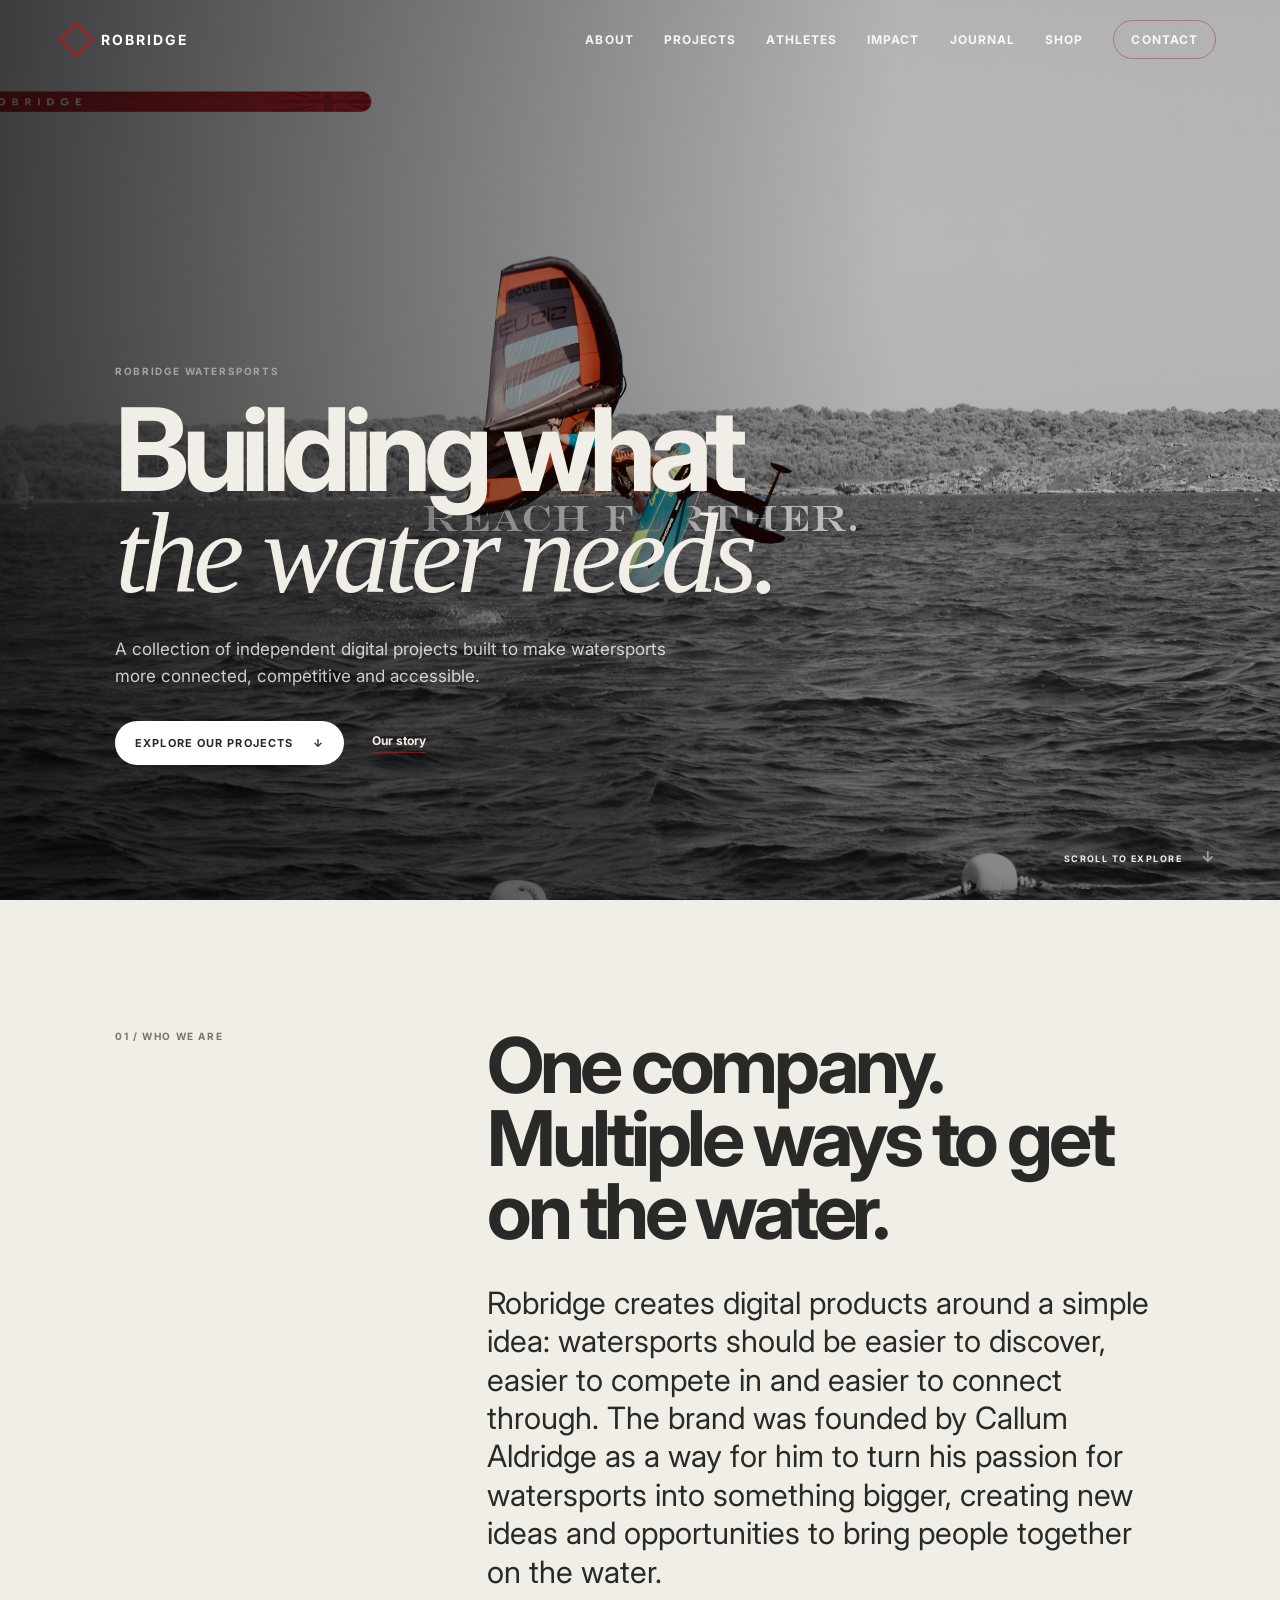
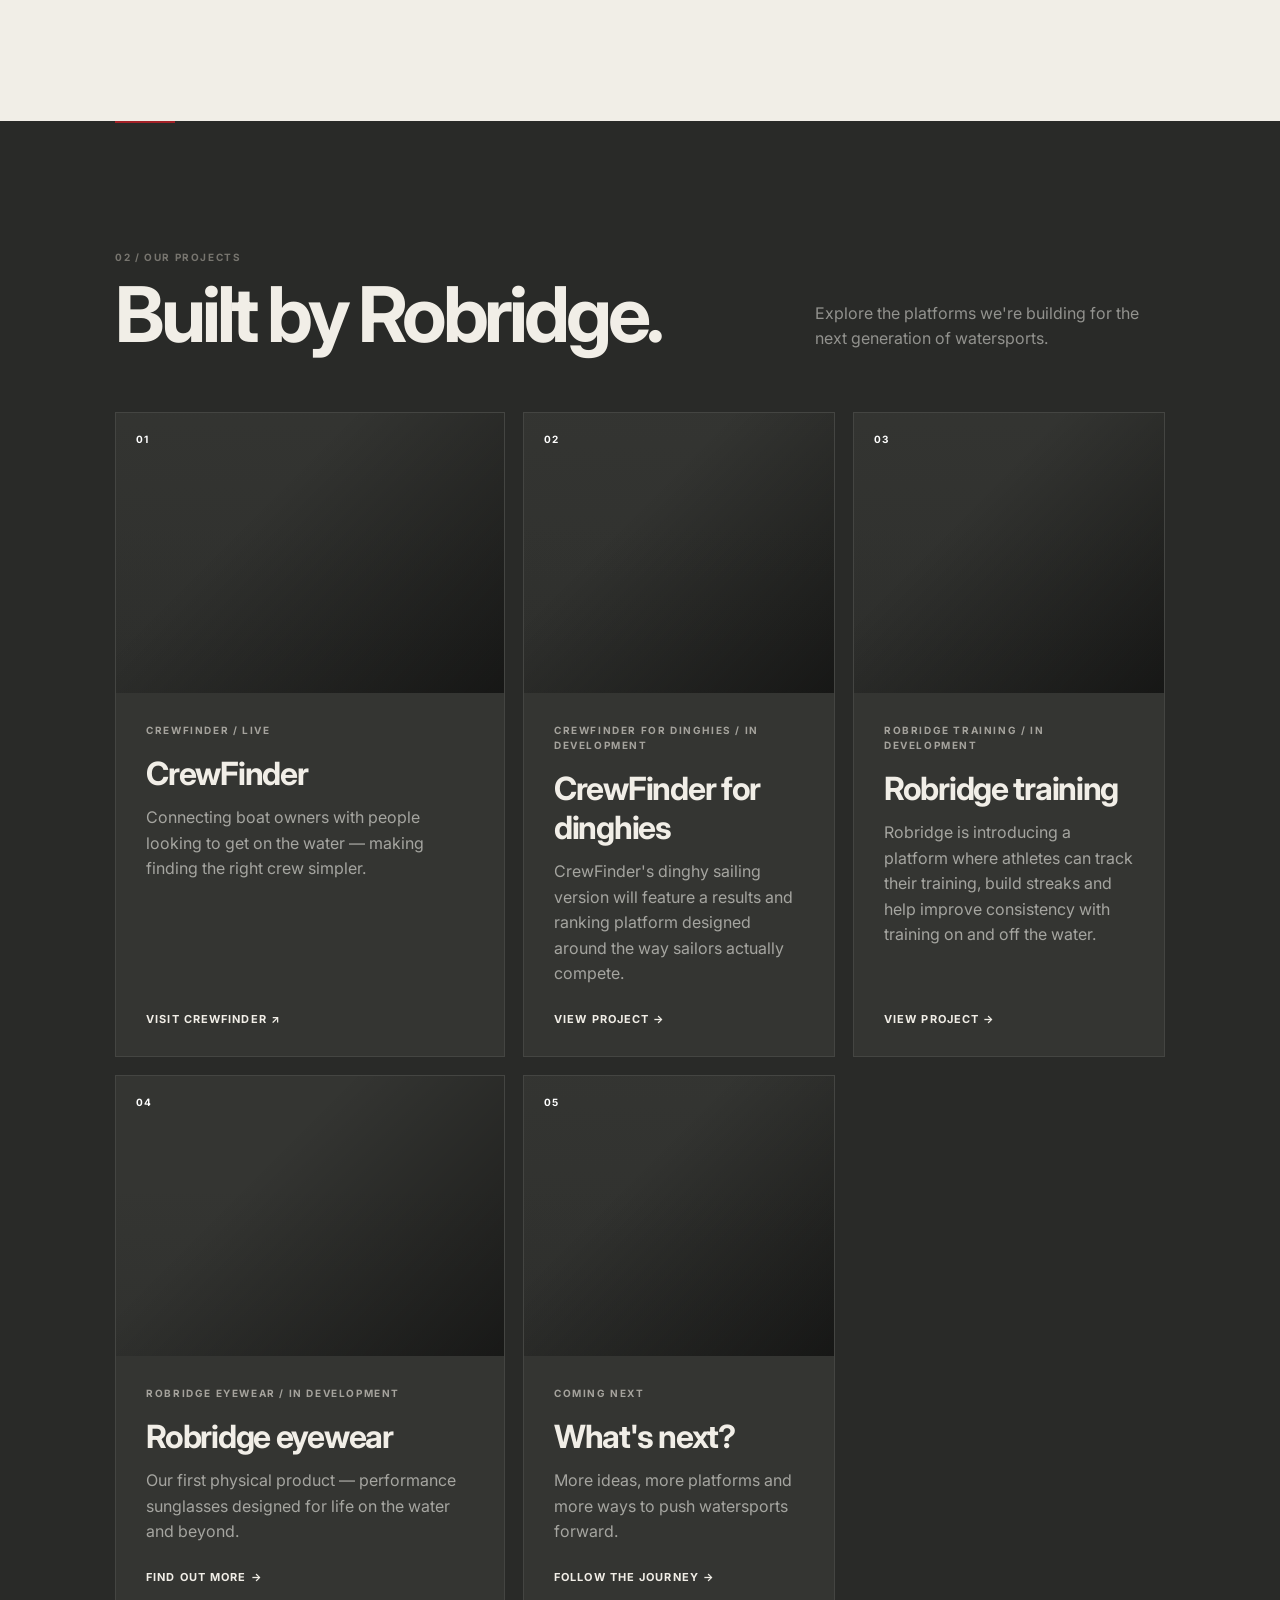
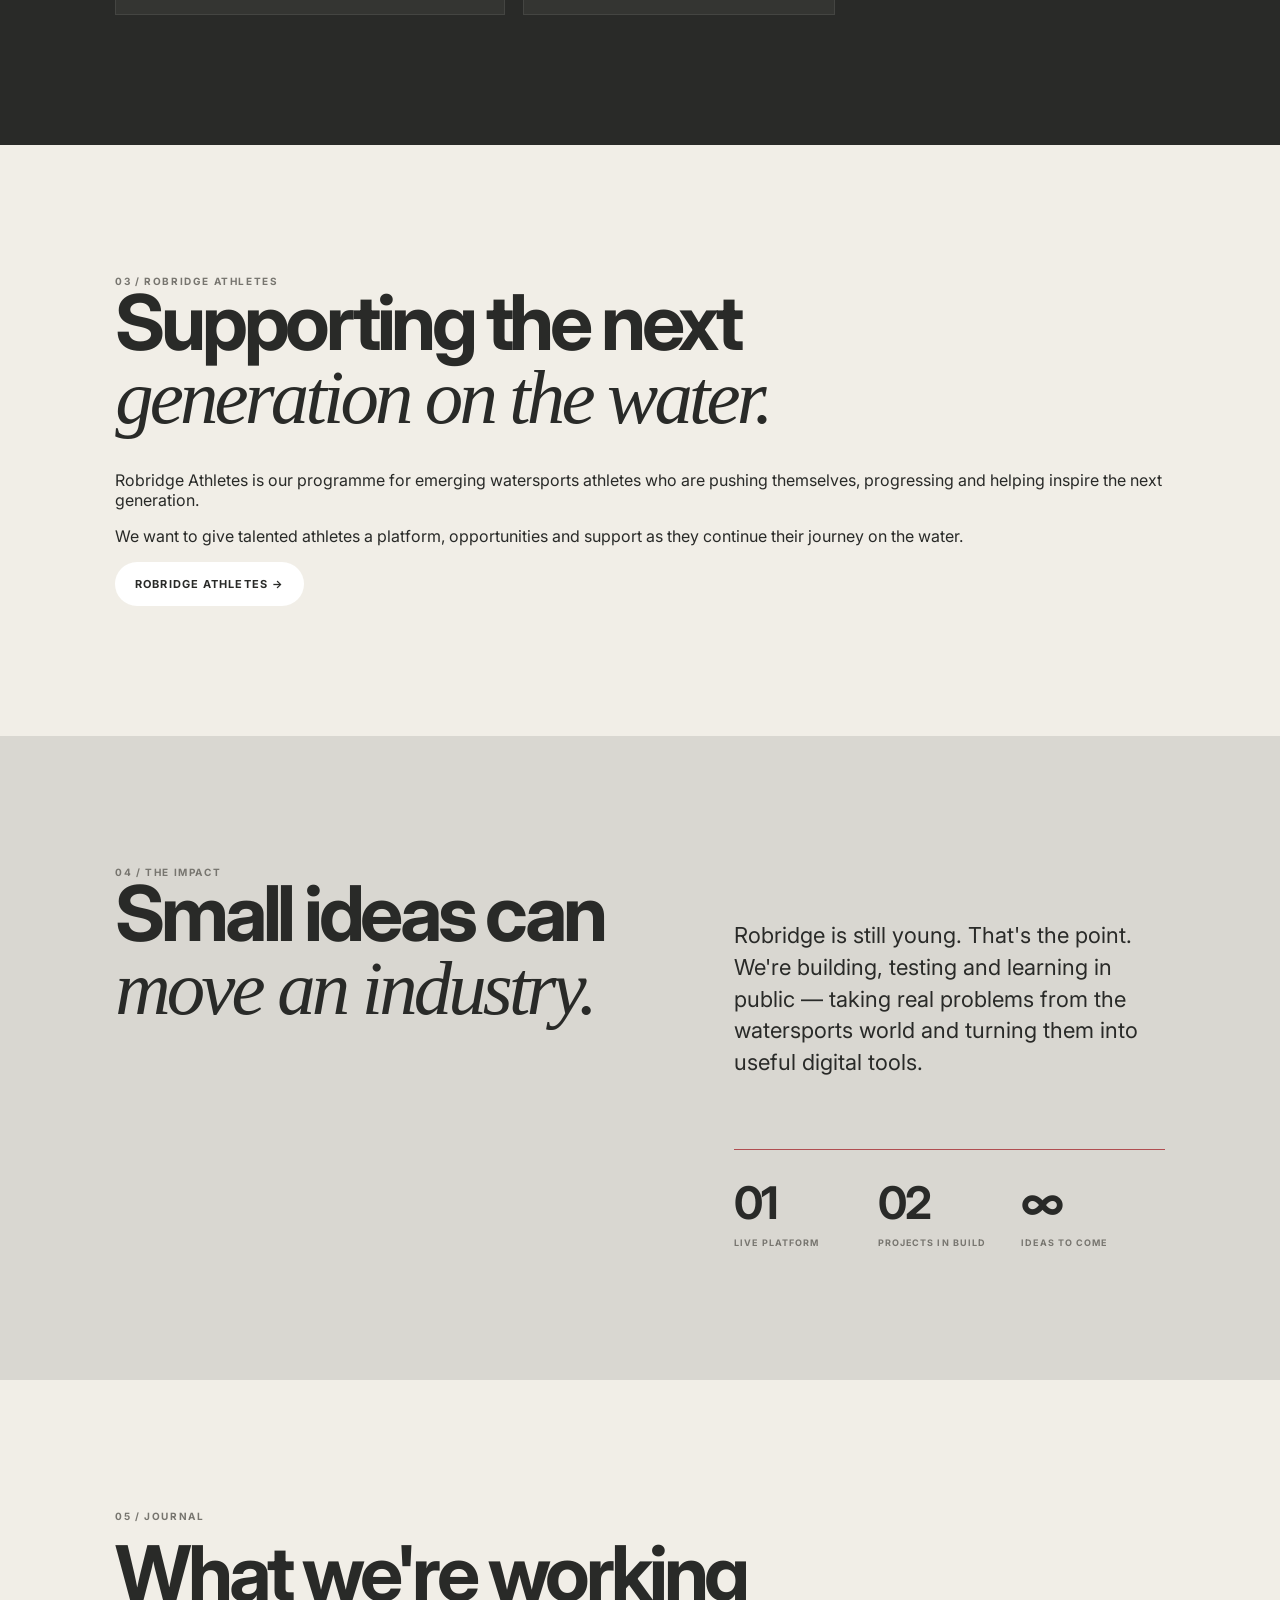
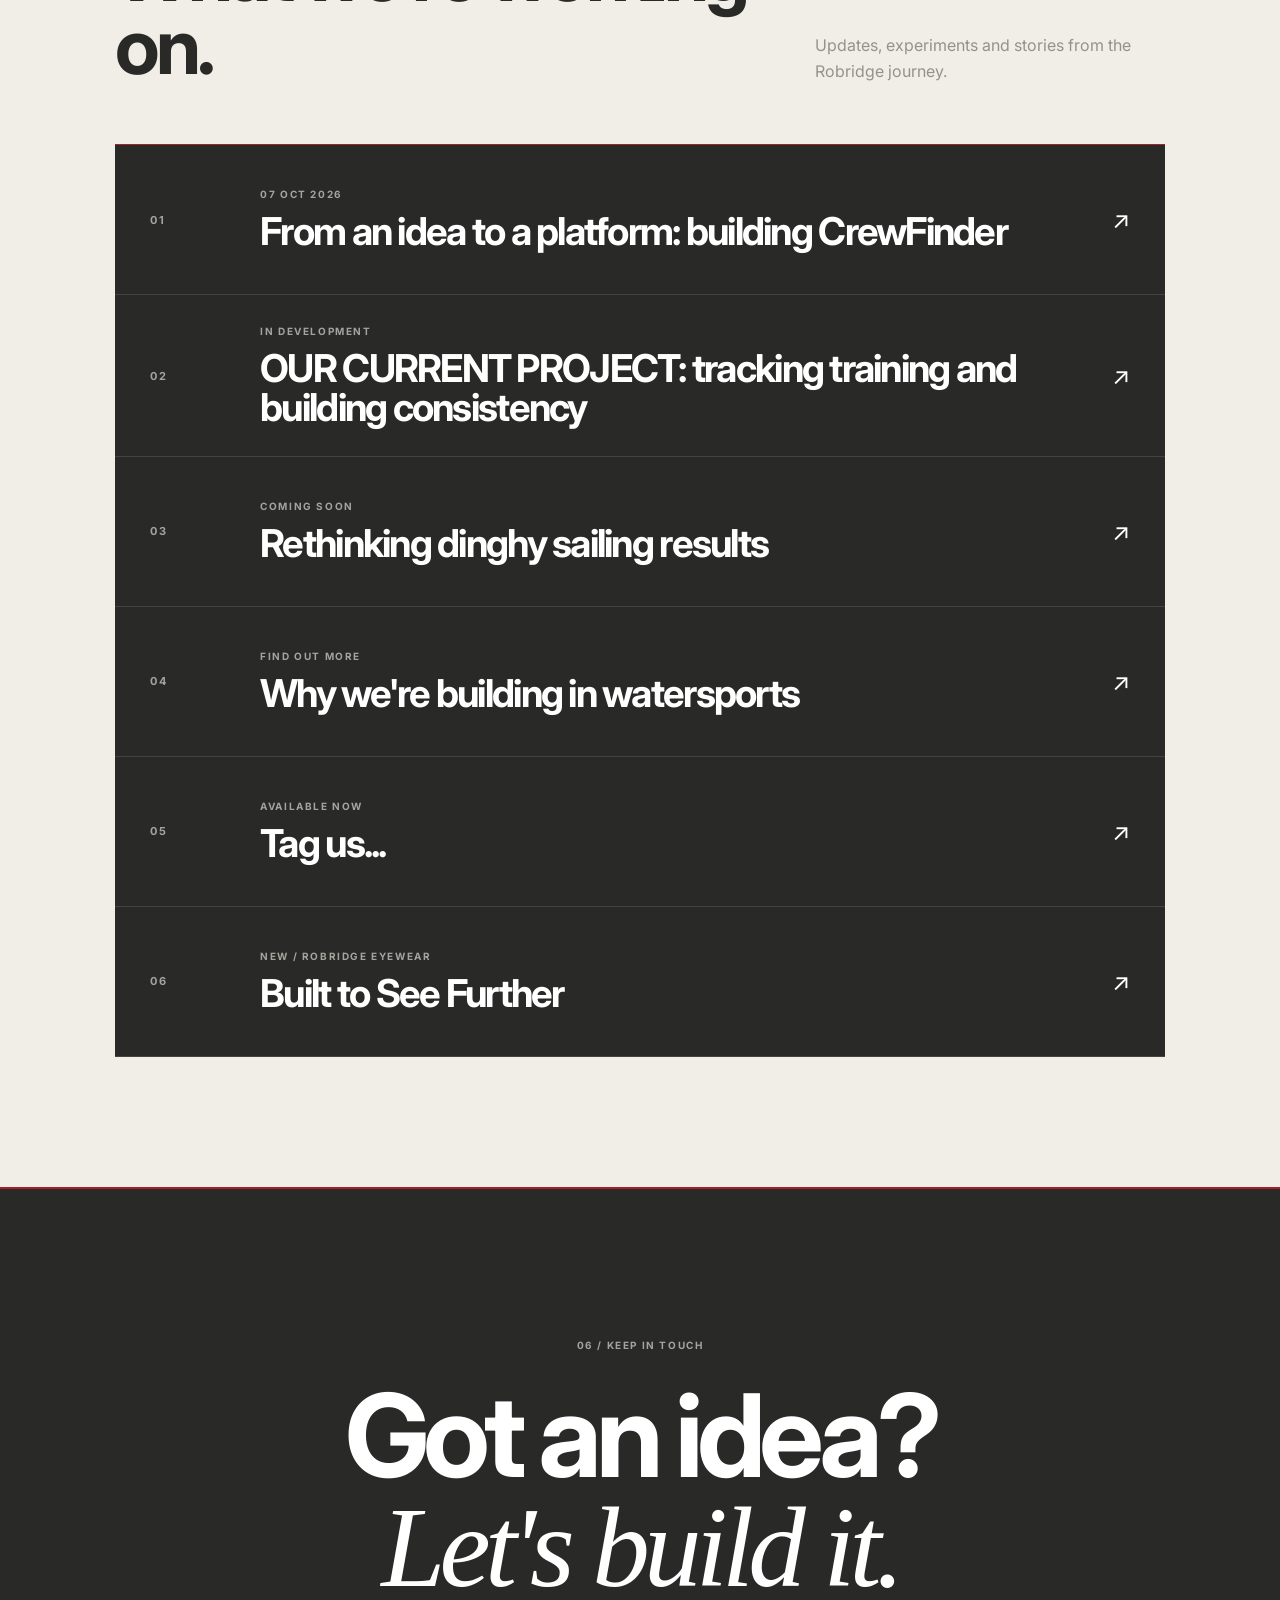
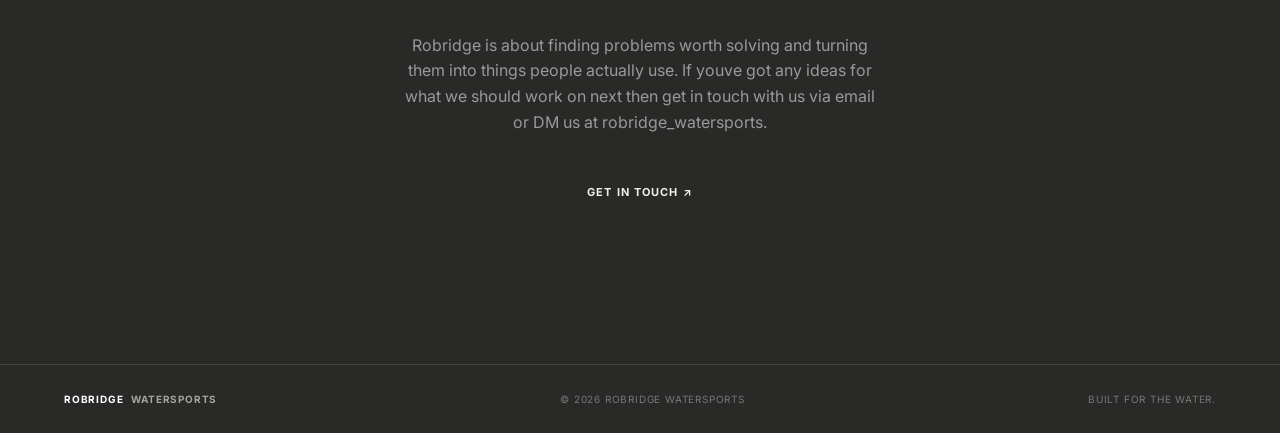
==== index.html @ 25fca072 "Update index.html" ====
<!doctype html>
<html lang="en">
<head>
  <link rel="icon" type="image/png" href="favcon.png">
  <link rel="apple-touch-icon" href="apple-touch-icon.png.png">
  <meta charset="UTF-8">
  <meta name="viewport" content="width=device-width, initial-scale=1.0">
  <meta name="description" content="Robridge Watersports — building digital platforms for the watersports community.">
  <title>Robridge Watersports</title>

  <link rel="preconnect" href="https://fonts.googleapis.com">
  <link rel="preconnect" href="https://fonts.gstatic.com" crossorigin>
  <link href="https://fonts.googleapis.com/css2?family=Inter:wght@400;500;600;700;800;900&display=swap" rel="stylesheet">

  <link rel="stylesheet" href="styles.css">
</head>

<body>

<header class="nav">
  <a class="brand" href="#top" aria-label="Robridge Watersports home">
    <span class="brand-mark"></span>
    <span>ROBRIDGE</span>
  </a>

  <button class="menu-toggle" aria-label="Open menu" aria-expanded="false">☰</button>

  <nav class="nav-links">
    <a href="#about">About</a>
    <a href="#projects">Projects</a>
    <a href="#athletes">Athletes</a>
    <a href="#impact">Impact</a>
    <a href="#journal">Journal</a>
    <a href="shop.html">Shop</a>
    <a class="nav-pill" href="#contact">Contact</a>
  </nav>
</header>

<main id="top">

  <!-- HERO -->

  <section class="hero">

    <img
      class="hero-video"
      src="copy_5648F309-B76D-4BE5-AB15-664E5B7E9C8A.jpeg"
      alt=""
      fetchpriority="high"
    >

    <div class="hero-overlay"></div>

    <div class="hero-content">

      <p class="eyebrow">
        ROBRIDGE WATERSPORTS
      </p>

      <h1>
        Building what<br>
        <em>the water needs.</em>
      </h1>

      <p class="hero-copy">
        A collection of independent digital projects built to make watersports
        more connected, competitive and accessible.
      </p>

      <div class="hero-actions">

        <a class="button button-light" href="#projects">
          Explore our projects <span>↓</span>
        </a>

        <a class="text-link" href="#about">
          Our story
        </a>

      </div>

    </div>

    <div class="scroll-hint">
      SCROLL TO EXPLORE <span>↓</span>
    </div>

  </section>


  <!-- ABOUT -->

  <section id="about" class="intro section">

    <div class="section-label">
      01 / WHO WE ARE
    </div>

    <div>

      <h2>
        One company.<br>
        <span>Multiple ways to get on the water.</span>
      </h2>

      <p class="lead">
        Robridge creates digital products around a simple idea:
        watersports should be easier to discover, easier to compete in and
        easier to connect through. The brand was founded by Callum Aldridge as a way for him to turn his passion for watersports into something bigger, creating new ideas and opportunities to bring people together on the water.
      </p>

    </div>

  </section>


  <!-- PROJECTS -->

  <section id="projects" class="projects section">

    <div class="section-head">

      <div>

        <div class="section-label">
          02 / OUR PROJECTS
        </div>

        <h2>
          Built by Robridge.
        </h2>

      </div>

      <p>
        Explore the platforms we're building for the next generation of
        watersports.
      </p>

    </div>


    <div class="project-grid">


      <!-- CREWFINDER -->

      <article class="project-card featured">

        <div class="project-image crewfinder-image">
          <span>01</span>
        </div>

        <div class="project-body">

          <div class="project-meta">
            CREWFINDER / LIVE
          </div>

          <h3>
            CrewFinder
          </h3>

          <p>
            Connecting boat owners with people looking to get on the water —
            making finding the right crew simpler.
          </p>

          <a
            href="https://crew-finder-roan.vercel.app/"
            target="_blank"
            rel="noopener"
          >
            Visit CrewFinder ↗
          </a>

        </div>

      </article>


      <!-- DINGHY CREWFINDER -->

      <article class="project-card">

        <div class="project-image dinghy-image">
          <span>02</span>
        </div>

        <div class="project-body">

          <div class="project-meta">
            CREWFINDER FOR DINGHIES / IN DEVELOPMENT
          </div>

          <h3>
            CrewFinder for dinghies
          </h3>

          <p>
            CrewFinder's dinghy sailing version will feature a results and
            ranking platform designed around the way sailors actually compete.
          </p>

          <a href="#contact">
            View project →
          </a>

        </div>

      </article>


      <!-- ROBRIDGE TRAINING -->

      <article class="project-card">

        <div class="project-image training-image">
          <span>03</span>
        </div>

        <div class="project-body">

          <div class="project-meta">
            ROBRIDGE TRAINING / IN DEVELOPMENT
          </div>

          <h3>
            Robridge training
          </h3>

          <p>
            Robridge is introducing a platform where athletes can track their
            training, build streaks and help improve consistency with training
            on and off the water.
          </p>

          <a href="#contact">
            View project →
          </a>

        </div>

      </article>


      <!-- ROBRIDGE EYEWEAR -->

      <article class="project-card">

        <div class="project-image sunglasses-image">
          <span>04</span>
        </div>

        <div class="project-body">

          <div class="project-meta">
            ROBRIDGE EYEWEAR / IN DEVELOPMENT
          </div>

          <h3>
            Robridge eyewear
          </h3>

          <p>
            Our first physical product — performance sunglasses designed for
            life on the water and beyond.
          </p>

          <a href="journal-sunglasses.html">
            Find out more →
          </a>

        </div>

      </article>


      <!-- WHAT'S NEXT -->

      <article class="project-card">

        <div class="project-image future-image">
          <span>05</span>
        </div>

        <div class="project-body">

          <div class="project-meta">
            COMING NEXT
          </div>

          <h3>
            What's next?
          </h3>

          <p>
            More ideas, more platforms and more ways to push watersports
            forward.
          </p>

          <a href="#contact">
            Follow the journey →
          </a>

        </div>

      </article>


    </div>

  </section>


  <!-- ATHLETES -->

  <section id="athletes" class="athletes section">

    <div class="athletes-inner">

      <div class="section-label">
        03 / ROBRIDGE ATHLETES
      </div>

      <div class="athletes-grid">

        <div>

          <h2>
            Supporting the next<br>
            <em>generation on the water.</em>
          </h2>

        </div>

        <div class="athletes-copy">

          <p>
            Robridge Athletes is our programme for emerging watersports
            athletes who are pushing themselves, progressing and helping
            inspire the next generation.
          </p>

          <p>
            We want to give talented athletes a platform, opportunities and
            support as they continue their journey on the water.
          </p>

          <a class="button button-light" href="athletes.html">
            Robridge Athletes →
          </a>

        </div>

      </div>

    </div>

  </section>


  <!-- IMPACT -->

  <section id="impact" class="impact section">

    <div class="section-label">
      04 / THE IMPACT
    </div>

    <div class="impact-grid">

      <div>

        <h2>
          Small ideas can<br>
          <em>move an industry.</em>
        </h2>

      </div>

      <div class="impact-copy">

        <p>
          Robridge is still young. That's the point. We're building, testing
          and learning in public — taking real problems from the watersports
          world and turning them into useful digital tools.
        </p>

        <div class="stats">

          <div>
            <strong>01</strong>
            <span>LIVE PLATFORM</span>
          </div>

          <div>
            <strong>02</strong>
            <span>PROJECTS IN BUILD</span>
          </div>

          <div>
            <strong>∞</strong>
            <span>IDEAS TO COME</span>
          </div>

        </div>

      </div>

    </div>

  </section>


  <!-- JOURNAL -->

  <section id="journal" class="journal section">

    <div class="section-head">

      <div>

        <div class="section-label">
          05 / JOURNAL
        </div>

        <h2>
          What we're working on.
        </h2>

      </div>

      <p>
        Updates, experiments and stories from the Robridge journey.
      </p>

    </div>


    <div class="journal-list">


      <a class="journal-row" href="journal-crewfinder.html">

        <div class="journal-number">01</div>

        <div class="journal-info">

          <p class="article-date">
            07 OCT 2026
          </p>

          <h3>
            From an idea to a platform: building CrewFinder
          </h3>

        </div>

        <div class="journal-arrow">↗</div>

      </a>


      <a class="journal-row" href="journal-robridgetraining.html">

        <div class="journal-number">02</div>

        <div class="journal-info">

          <p class="article-date">
            IN DEVELOPMENT
          </p>

          <h3>
            OUR CURRENT PROJECT: tracking training and building consistency
          </h3>

        </div>

        <div class="journal-arrow">↗</div>

      </a>


      <a class="journal-row" href="journal-dinghy-ranking.html">

        <div class="journal-number">03</div>

        <div class="journal-info">

          <p class="article-date">
            COMING SOON
          </p>

          <h3>
            Rethinking dinghy sailing results
          </h3>

        </div>

        <div class="journal-arrow">↗</div>

      </a>


      <a class="journal-row" href="journal-watersports.html">

        <div class="journal-number">04</div>

        <div class="journal-info">

          <p class="article-date">
            FIND OUT MORE
          </p>

          <h3>
            Why we're building in watersports
          </h3>

        </div>

        <div class="journal-arrow">↗</div>

      </a>


      <a class="journal-row" href="journal-tag-us.html">

        <div class="journal-number">05</div>

        <div class="journal-info">

          <p class="article-date">
            AVAILABLE NOW
          </p>

          <h3>
            Tag us...
          </h3>

        </div>

        <div class="journal-arrow">↗</div>

      </a>


      <a class="journal-row" href="journal-sunglasses.html">

        <div class="journal-number">06</div>

        <div class="journal-info">

          <p class="article-date">
            NEW / ROBRIDGE EYEWEAR
          </p>

          <h3>
            Built to See Further
          </h3>

        </div>

        <div class="journal-arrow">↗</div>

      </a>


    </div>

  </section>


  <!-- CONTACT -->

  <section id="contact" class="contact section">

    <div class="contact-inner">

      <div class="section-label">
        06 / KEEP IN TOUCH
      </div>

      <h2>
        Got an idea?<br>
        <em>Let's build it.</em>
      </h2>

      <p>
        Robridge is about finding problems worth solving and turning them
        into things people actually use. If youve got any ideas for what we
        should work on next then get in touch with us via email or DM us at
        robridge_watersports.
      </p>

      <a class="button button-dark" href="mailto:robridgewatersports@gmail.com">
        Get in touch ↗
      </a>

    </div>

  </section>

</main>


<footer>

  <div class="footer-brand">
    ROBRIDGE<span>WATERSPORTS</span>
  </div>

  <div>
    © 2026 Robridge Watersports
  </div>

  <div>
    Built for the water.
  </div>

</footer>


<script src="script.js"></script>

</body>
</html>
---- styles.css ----
:root{
  --ink:#292A28;
  --paper:#F1EEE7;
  --muted:#77756F;
  --line:rgba(41,42,40,.14);
  --white:#fff;
  --stone:#D9D7D1;
  --charcoal:#292A28;
  --charcoal-soft:#343532;

  /* ROBRIDGE RED */
  --accent:#A32127;
  --accent-dark:#292A28;
  --accent-light:#A5A39D;
}

*{
  box-sizing:border-box;
}

html{
  scroll-behavior:smooth;
}

body{
  margin:0;
  background:var(--paper);
  color:var(--ink);
  font-family:Inter,Arial,sans-serif;
}

a{
  color:inherit;
  text-decoration:none;
}


/* =========================
   NAVIGATION
========================= */

.nav{
  position:fixed;
  z-index:20;
  top:0;
  left:0;
  right:0;
  height:78px;
  padding:0 5vw;
  display:flex;
  align-items:center;
  justify-content:space-between;
  color:#fff;
  mix-blend-mode:normal;
}

.brand{
  display:flex;
  gap:12px;
  align-items:center;
  font-weight:700;
  letter-spacing:.14em;
  font-size:14px;
}

.brand-mark{
  width:25px;
  height:25px;
  border:2px solid var(--accent);
  display:block;
  transform:rotate(45deg);
  box-shadow:0 0 0 1px rgba(163,33,39,.05);
}

.nav-links{
  display:flex;
  align-items:center;
  gap:30px;
  font-size:12px;
  font-weight:700;
  text-transform:uppercase;
  letter-spacing:.09em;
}

.nav-links a{
  opacity:.9;
  transition:.2s;
}

.nav-links a:hover{
  opacity:1;
  color:#F1EEE7;
}

.nav-pill{
  border:1px solid rgba(163,33,39,.45);
  padding:11px 17px;
  border-radius:100px;
}

.menu-toggle{
  display:none;
  background:none;
  border:0;
  color:#F1EEE7;
  font-size:25px;
}


/* =========================
   HERO
========================= */

.hero{
  height:100svh;
  min-height:680px;
  position:relative;
  overflow:hidden;
  background:#292A28;
  color:#F1EEE7;
}

.hero-video{
  position:absolute;
  inset:0;
  width:100%;
  height:100%;
  object-fit:cover;
}

.hero-overlay{
  position:absolute;
  inset:0;
  background:
    linear-gradient(90deg,rgba(0,0,0,.72),rgba(0,0,0,.18) 70%),
    linear-gradient(0deg,rgba(0,0,0,.35),transparent 50%);
}

.hero-content{
  position:absolute;
  left:9vw;
  bottom:15vh;
  max-width:760px;
}

.eyebrow,
.section-label,
.project-meta,
.article-date{
  font-size:10px;
  letter-spacing:.16em;
  font-weight:700;
}

.eyebrow{
  margin-bottom:22px;
  color:var(--accent-light);
}

h1{
  font-size:clamp(60px,9vw,138px);
  line-height:.88;
  letter-spacing:-.065em;
  margin:0;
  font-weight:700;
}

h1 em,
h2 em{
  font-family:Georgia,serif;
  font-weight:400;
  letter-spacing:-.05em;
}

.hero-copy{
  font-size:17px;
  line-height:1.55;
  max-width:560px;
  color:rgba(255,255,255,.78);
  margin:32px 0;
}

.hero-actions{
  display:flex;
  align-items:center;
  gap:28px;
}

.button{
  display:inline-flex;
  align-items:center;
  gap:20px;
  padding:15px 20px;
  font-size:11px;
  font-weight:700;
  letter-spacing:.1em;
  text-transform:uppercase;
  border-radius:100px;
}

.button-light{
  background:#fff;
  color:#292A28;
}

.button-dark{
  background:#292A28;
  color:#F1EEE7;
  transition:background .2s ease;
}

.button-dark:hover{
  background:#343532;
}

.text-link{
  font-size:12px;
  font-weight:700;
  border-bottom:1px solid rgba(163,33,39,.65);
  padding-bottom:4px;
}

.scroll-hint{
  position:absolute;
  bottom:34px;
  right:5vw;
  font-size:9px;
  letter-spacing:.16em;
  font-weight:700;
}

.scroll-hint span{
  margin-left:15px;
  font-size:15px;
  color:#A5A39D;
}


/* =========================
   GENERAL SECTIONS
========================= */

.section{
  padding:130px 9vw;
}

.intro{
  display:grid;
  grid-template-columns:1fr 2.3fr;
  gap:6vw;
}

h2{
  font-size:clamp(44px,6vw,90px);
  line-height:.95;
  letter-spacing:-.055em;
  margin:0 0 35px;
  font-weight:700;
}

h2 span{
  color:inherit;
}

.lead{
  font-size:clamp(22px,2.4vw,34px);
  line-height:1.25;
  max-width:850px;
  margin:0;
}

.section-label{
  color:#77756F;
}


/* =========================
   PROJECTS
========================= */

.projects{
  background:#292A28;
  color:#F1EEE7;
  position:relative;
}

/* subtle Robridge red signature */
.projects:before{
  content:"";
  position:absolute;
  top:0;
  left:9vw;
  width:60px;
  height:2px;
  background:#A32127;
}

.section-head{
  display:flex;
  justify-content:space-between;
  align-items:flex-end;
  gap:40px;
  margin-bottom:60px;
}

.section-head h2{
  margin:16px 0 0;
}

.section-head>p{
  max-width:350px;
  color:#92928e;
  line-height:1.6;
  margin:0;
}

.project-grid{
  display:grid;
  grid-template-columns:1.25fr 1fr 1fr;
  gap:18px;
}

.project-card{
  background:#343532;
  border:1px solid rgba(255,255,255,.08);
  min-height:540px;
  display:flex;
  flex-direction:column;
  transition:
    border-color .25s ease,
    transform .25s ease;
}

.project-card:hover{
  border-color:rgba(163,33,39,.45);
  transform:translateY(-4px);
}

.project-image{
  height:280px;
  position:relative;
  overflow:hidden;
  background-size:cover;
  background-position:center;
}

.project-image:after{
  content:"";
  position:absolute;
  inset:0;
  background:
    linear-gradient(135deg,transparent 35%,rgba(0,0,0,.5)),
    linear-gradient(0deg,rgba(41,42,40,.35),transparent 60%);
}

.project-image span{
  position:absolute;
  z-index:2;
  top:20px;
  left:20px;
  font-size:10px;
  font-weight:700;
  letter-spacing:.1em;
  color:#fff;
}


/* CREWFINDER — high performance sailing */
.crewfinder-image{
  background-image:
    linear-gradient(rgba(41,42,40,.08),rgba(41,42,40,.48)),
    url("https://images.unsplash.com/photo-1790695904601-fc7c5a95091c?auto=format&fit=crop&w=1400&q=85");
  background-size:cover;
  background-position:center;
}


/* DINGHY — Nacra / 49er style racing image */
.dinghy-image{
  background-image:
    linear-gradient(rgba(41,42,40,.05),rgba(41,42,40,.42)),
    url("https://images.unsplash.com/photo-1772397677158-0b66fc93e85f?auto=format&fit=crop&fm=jpg&q=85&w=1400");
  background-size:cover;
  background-position:center;
}


/* TRAINING — performance / foiling */
.training-image{
  background-image:
    linear-gradient(rgba(41,42,40,.08),rgba(41,42,40,.48)),
    url("https://images.unsplash.com/photo-1467818488384-3a21f2b79959?auto=format&fit=crop&w=1400&q=85");
  background-size:cover;
  background-position:center;
}


/* WHAT'S NEXT */
.future-image{
  background-image:
    linear-gradient(rgba(41,42,40,.05),rgba(41,42,40,.45)),
    url("https://images.unsplash.com/photo-1763653740009-cc47d761ccb3?auto=format&fit=crop&w=1400&q=85");
  background-size:cover;
  background-position:center;
}

.project-body{
  padding:30px;
  display:flex;
  flex:1;
  flex-direction:column;
}

.project-meta{
  color:#A5A39D;
  line-height:1.5;
}

.project-body h3{
  font-size:32px;
  letter-spacing:-.04em;
  margin:16px 0 12px;
  font-weight:700;
}

.project-body p{
  color:#a5a5a0;
  line-height:1.6;
  margin:0 0 25px;
}

.project-body a{
  margin-top:auto;
  font-size:11px;
  font-weight:700;
  letter-spacing:.1em;
  text-transform:uppercase;
  transition:color .2s ease;
}

.project-body a:hover{
  color:#F1EEE7;
}


/* =========================
   IMPACT
========================= */

.impact{
  background:#d9d7d1;
}

.impact-grid{
  display:grid;
  grid-template-columns:1.2fr 1fr;
  gap:8vw;
}

.impact-copy{
  padding-top:20px;
}

.impact-copy>p{
  font-size:22px;
  line-height:1.45;
  max-width:600px;
}

.stats{
  display:grid;
  grid-template-columns:repeat(3,1fr);
  border-top:1px solid rgba(163,33,39,.75);
  margin-top:70px;
}

.stats div{
  padding:25px 15px 0 0;
}

.stats strong{
  display:block;
  font-size:45px;
  letter-spacing:-.05em;
  font-weight:700;
}

.stats span{
  font-size:9px;
  letter-spacing:.12em;
  font-weight:700;
  color:#77756F;
}


/* =========================
   JOURNAL
========================= */

.journal{
  background:var(--paper);
}

.journal-list{
  width:100%;
  border-top:1px solid #A32127;
}

.journal-row{
  width:100%;
  min-height:150px;
  background:#292A28;
  color:#fff;
  display:grid;
  grid-template-columns:80px 1fr 60px;
  align-items:center;
  gap:30px;
  padding:30px 35px;
  border-bottom:1px solid rgba(255,255,255,.12);
  transition:
    background .25s ease,
    padding .25s ease,
    border-color .25s ease;
}

.journal-row:hover{
  background:#3B3C39;
  padding-left:45px;
  border-bottom-color:rgba(163,33,39,.7);
}

.journal-number{
  font-size:11px;
  font-weight:700;
  letter-spacing:.12em;
  color:#A5A39D;
}

.journal-info{
  min-width:0;
}

.journal-info .article-date{
  margin:0 0 12px;
  color:#A5A39D;
}

.journal-info h3{
  margin:0;
  font-size:clamp(24px,3vw,42px);
  line-height:1;
  letter-spacing:-.045em;
  font-weight:700;
}

.journal-arrow{
  justify-self:end;
  font-size:24px;
  font-weight:400;
  transition:transform .25s ease;
}

.journal-row:hover .journal-arrow{
  transform:translate(5px,-5px);
  color:#F1EEE7;
}


/* =========================
   ARTICLE PAGES
========================= */

.article-page{
  background:var(--paper);
  min-height:100vh;
}

.article-hero{
  background:#292A28;
  color:#fff;
  padding:190px 9vw 90px;
  border-bottom:2px solid #A32127;
}

.article-hero-inner{
  max-width:1200px;
}

.article-hero .article-date{
  color:#A5A39D;
  margin:0 0 25px;
}

.article-hero h1{
  font-size:clamp(52px,8vw,110px);
  max-width:1100px;
  margin:0;
  line-height:.9;
}

.article-content{
  max-width:850px;
  margin:0 auto;
  padding:100px 30px 140px;
}

.article-content .article-intro{
  font-size:28px;
  line-height:1.35;
  letter-spacing:-.025em;
  margin-bottom:60px;
}

.article-content p{
  font-size:18px;
  line-height:1.75;
  color:#4e4c48;
  margin:0 0 30px;
}

.article-content h2{
  font-size:42px;
  margin:80px 0 25px;
  letter-spacing:-.045em;
}

.article-content h3{
  font-size:28px;
  margin:50px 0 20px;
  letter-spacing:-.03em;
}

.article-back{
  display:inline-flex;
  align-items:center;
  gap:12px;
  font-size:11px;
  font-weight:700;
  letter-spacing:.1em;
  text-transform:uppercase;
  border-bottom:1px solid rgba(163,33,39,.7);
  padding-bottom:6px;
  margin-top:55px;
}

.article-placeholder{
  padding:30px;
  background:#e3e0d9;
  border-left:2px solid rgba(163,33,39,.65);
  margin:30px 0;
}

.article-placeholder p{
  margin:0;
  color:#777;
  font-size:15px;
}


/* =========================
   CONTACT
========================= */

.contact{
  background:#292A28;
  color:#fff;
  text-align:center;
  padding-top:150px;
  padding-bottom:150px;
  border-top:2px solid #A32127;
}

.contact-inner{
  max-width:800px;
  margin:auto;
}

.contact .section-label{
  color:#A5A39D;
}

.contact h2{
  font-size:clamp(65px,9vw,130px);
  margin:30px 0;
}

.contact p{
  color:#999;
  max-width:480px;
  margin:0 auto 35px;
  line-height:1.6;
}


/* =========================
   FOOTER
========================= */

footer{
  background:#292A28;
  color:#777;
  border-top:1px solid #42433F;
  padding:28px 5vw;
  display:flex;
  justify-content:space-between;
  font-size:10px;
  letter-spacing:.08em;
  text-transform:uppercase;
}

.footer-brand{
  color:#fff;
  font-weight:700;
}

.footer-brand span{
  color:#A5A39D;
  margin-left:8px;
}


/* =========================
   MOBILE
========================= */

@media(max-width:850px){

  .nav{
    height:68px;
    padding:0 6vw;
  }

  .menu-toggle{
    display:block;
  }

  .nav-links{
    display:none;
    position:absolute;
    top:68px;
    left:0;
    right:0;
    background:#292A28;
    padding:25px 6vw;
    flex-direction:column;
    align-items:flex-start;
  }

  .nav-links.open{
    display:flex;
  }

  .hero-content{
    left:7vw;
    right:7vw;
    bottom:12vh;
  }

  .hero-copy{
    font-size:15px;
  }

  .section{
    padding:90px 7vw;
  }

  .intro,
  .impact-grid{
    grid-template-columns:1fr;
  }

  .project-grid,
  .article-grid{
    grid-template-columns:1fr;
  }

  .project-card{
    min-height:470px;
  }

  .project-image{
    height:230px;
  }

  .section-head{
    display:block;
  }

  .section-head>p{
    margin-top:20px;
  }

  .stats{
    margin-top:40px;
  }

  .journal-row{
    min-height:135px;
    grid-template-columns:45px 1fr 35px;
    gap:15px;
    padding:25px 18px;
  }

  .journal-row:hover{
    padding-left:23px;
  }

  .journal-info h3{
    font-size:24px;
  }

  .journal-arrow{
    font-size:20px;
  }

  .article-hero{
    padding:145px 7vw 70px;
  }

  .article-hero h1{
    font-size:clamp(48px,13vw,75px);
  }

  .article-content{
    padding:70px 7vw 100px;
  }

  .article-content .article-intro{
    font-size:23px;
  }

  .article-content p{
    font-size:17px;
    line-height:1.7;
  }

  .article-content h2{
    font-size:36px;
    margin-top:60px;
  }

  footer{
    flex-direction:column;
    gap:12px;
  }

}
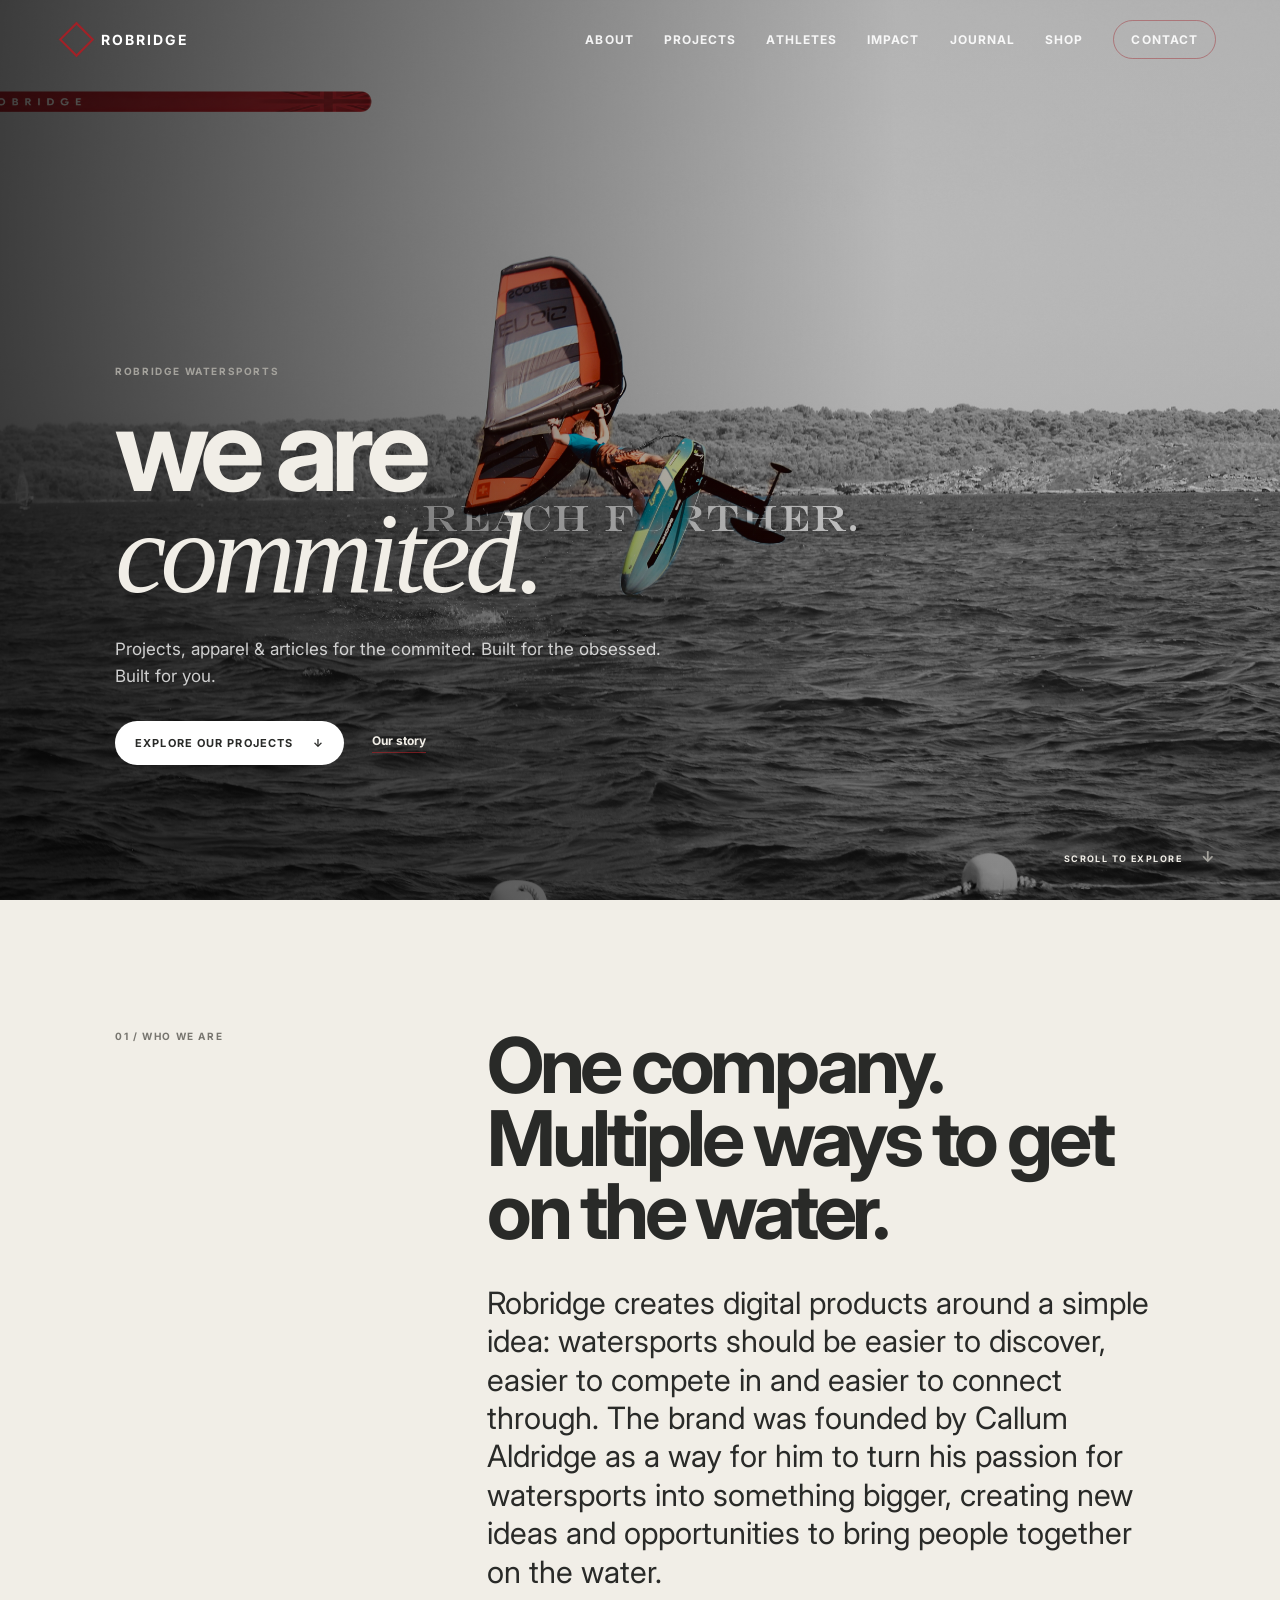
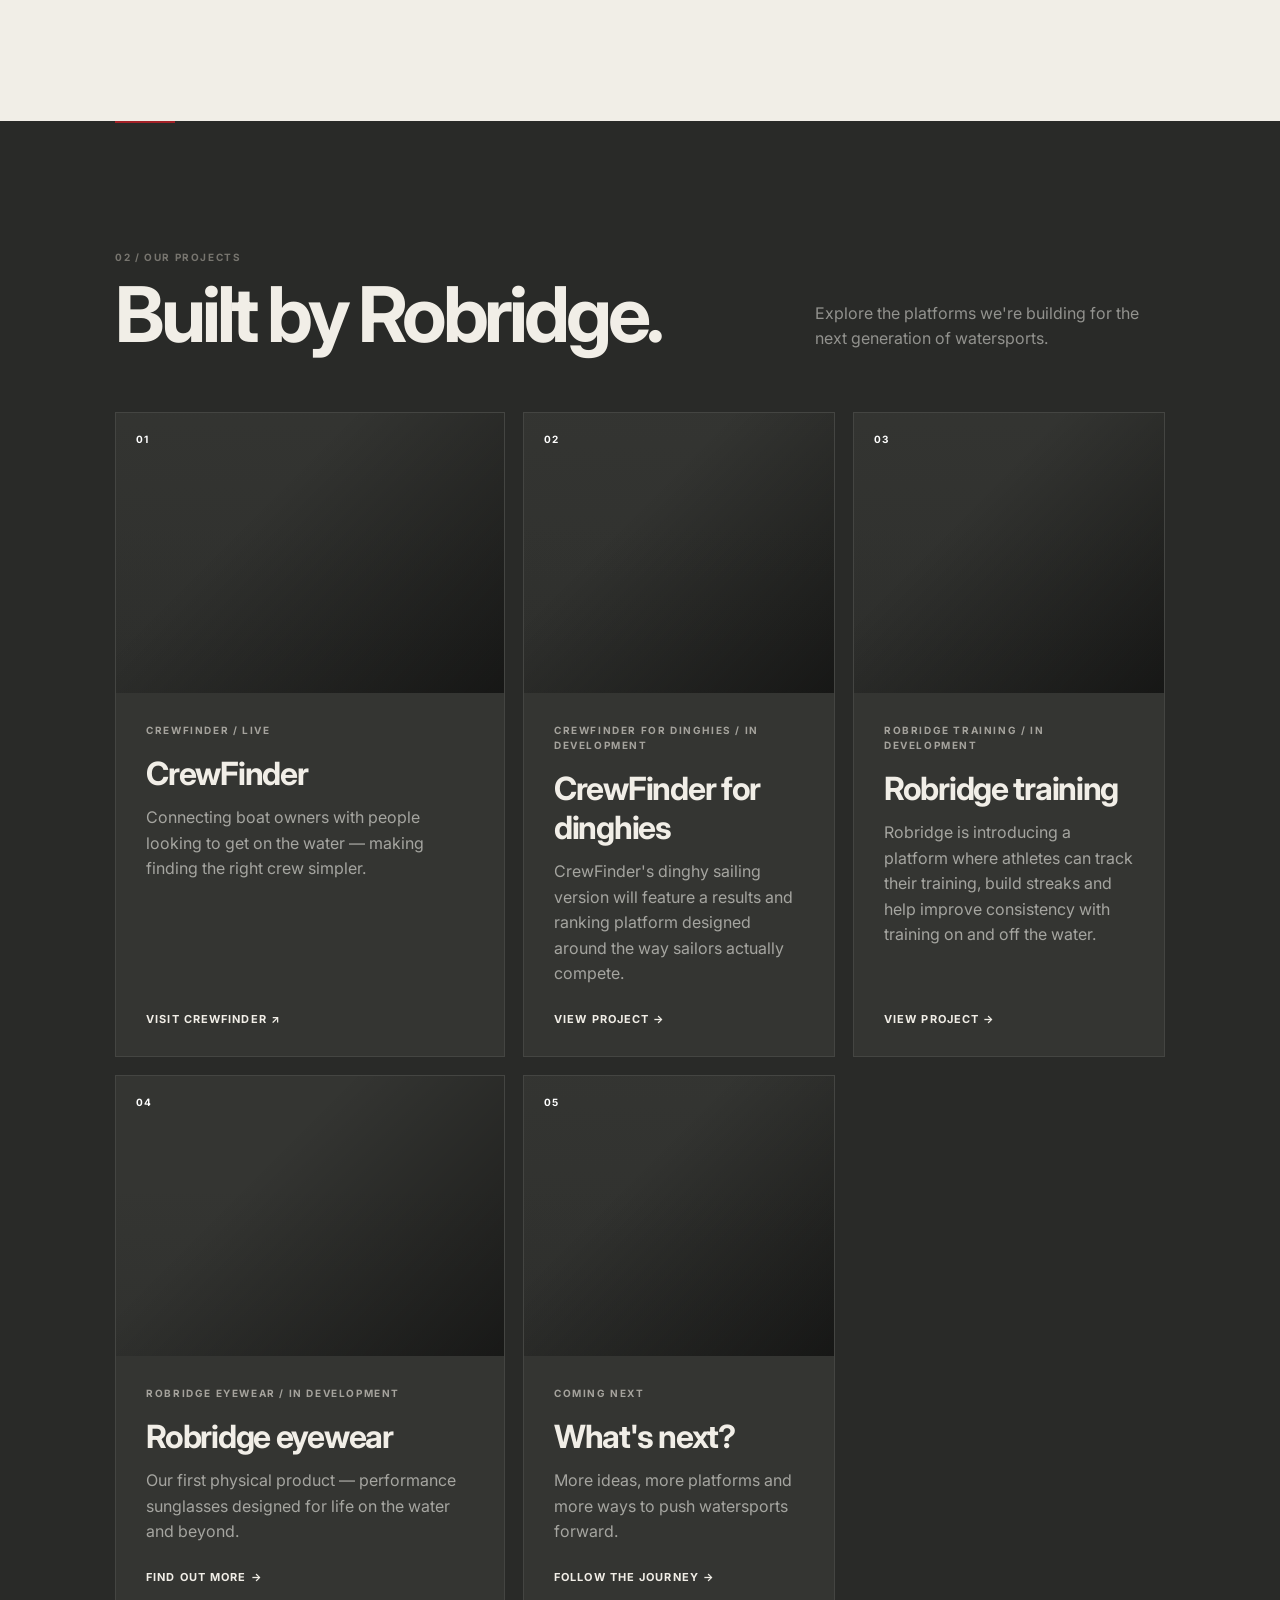
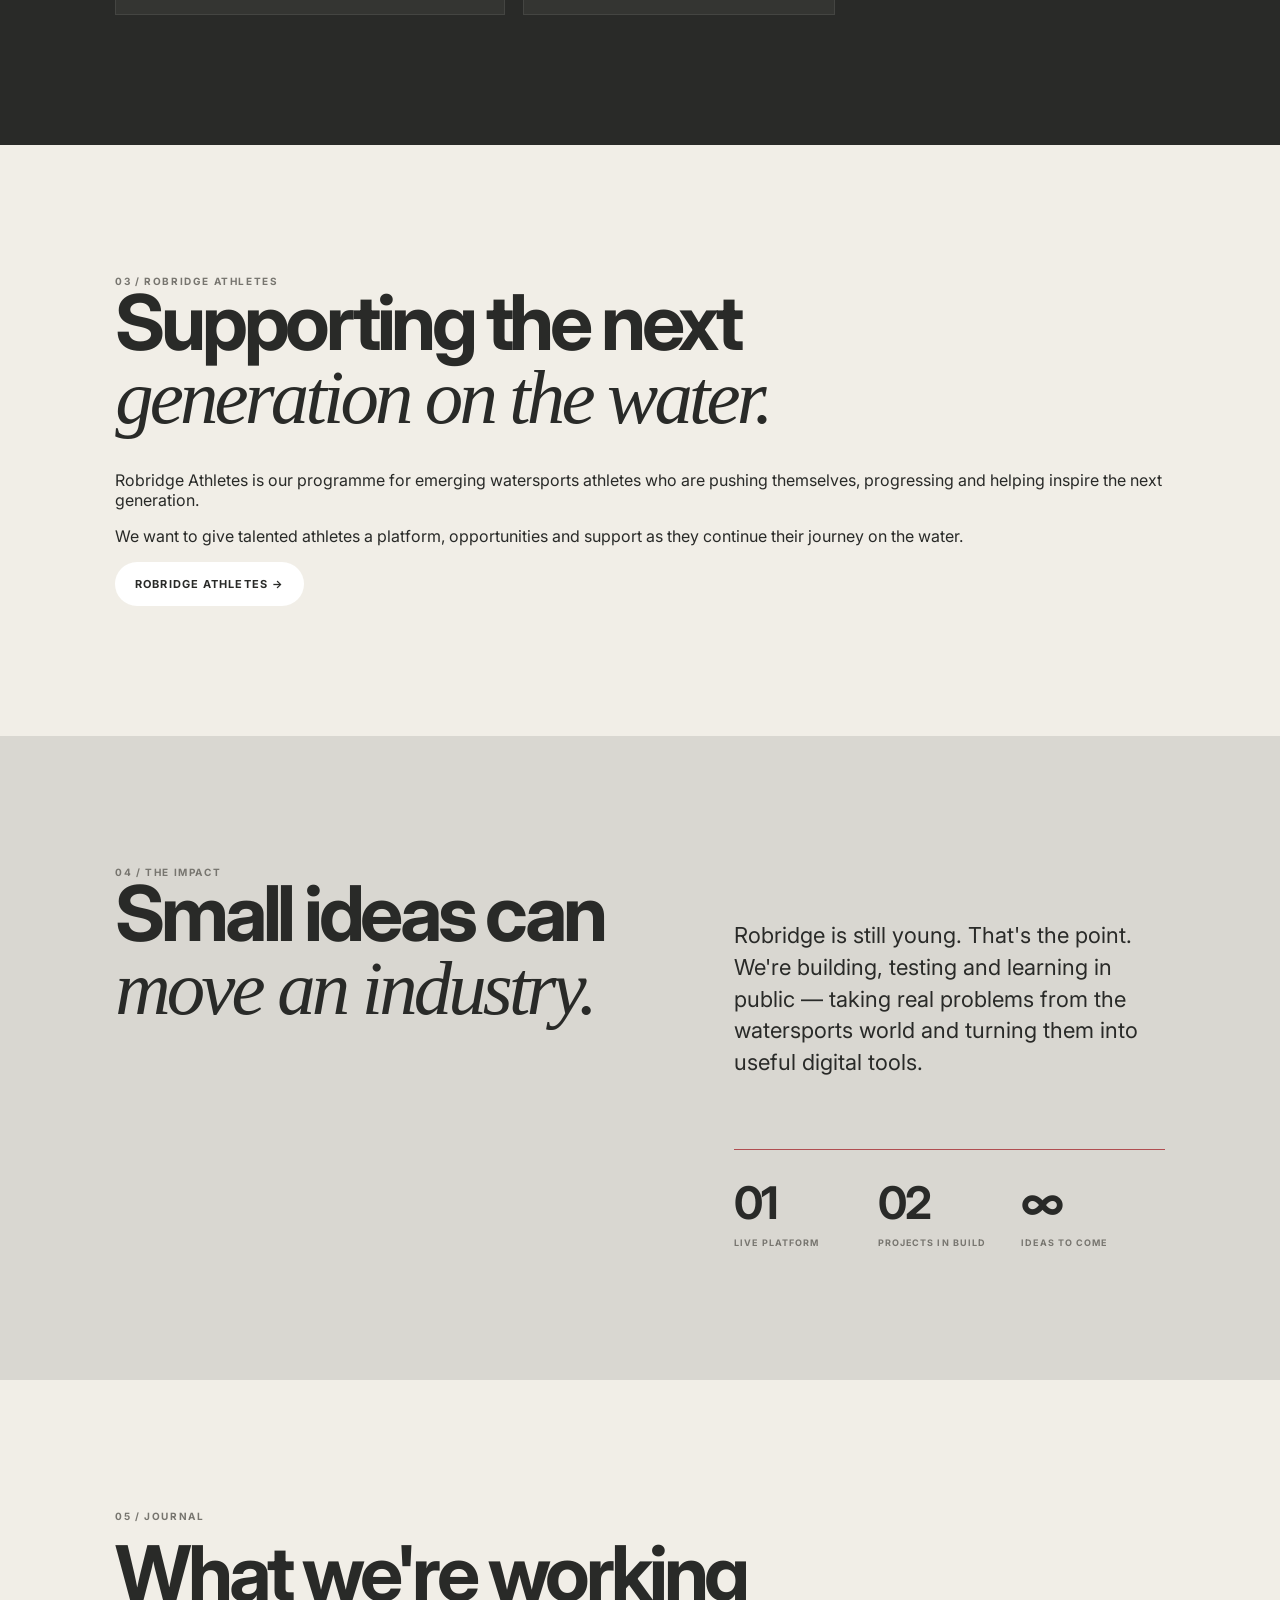
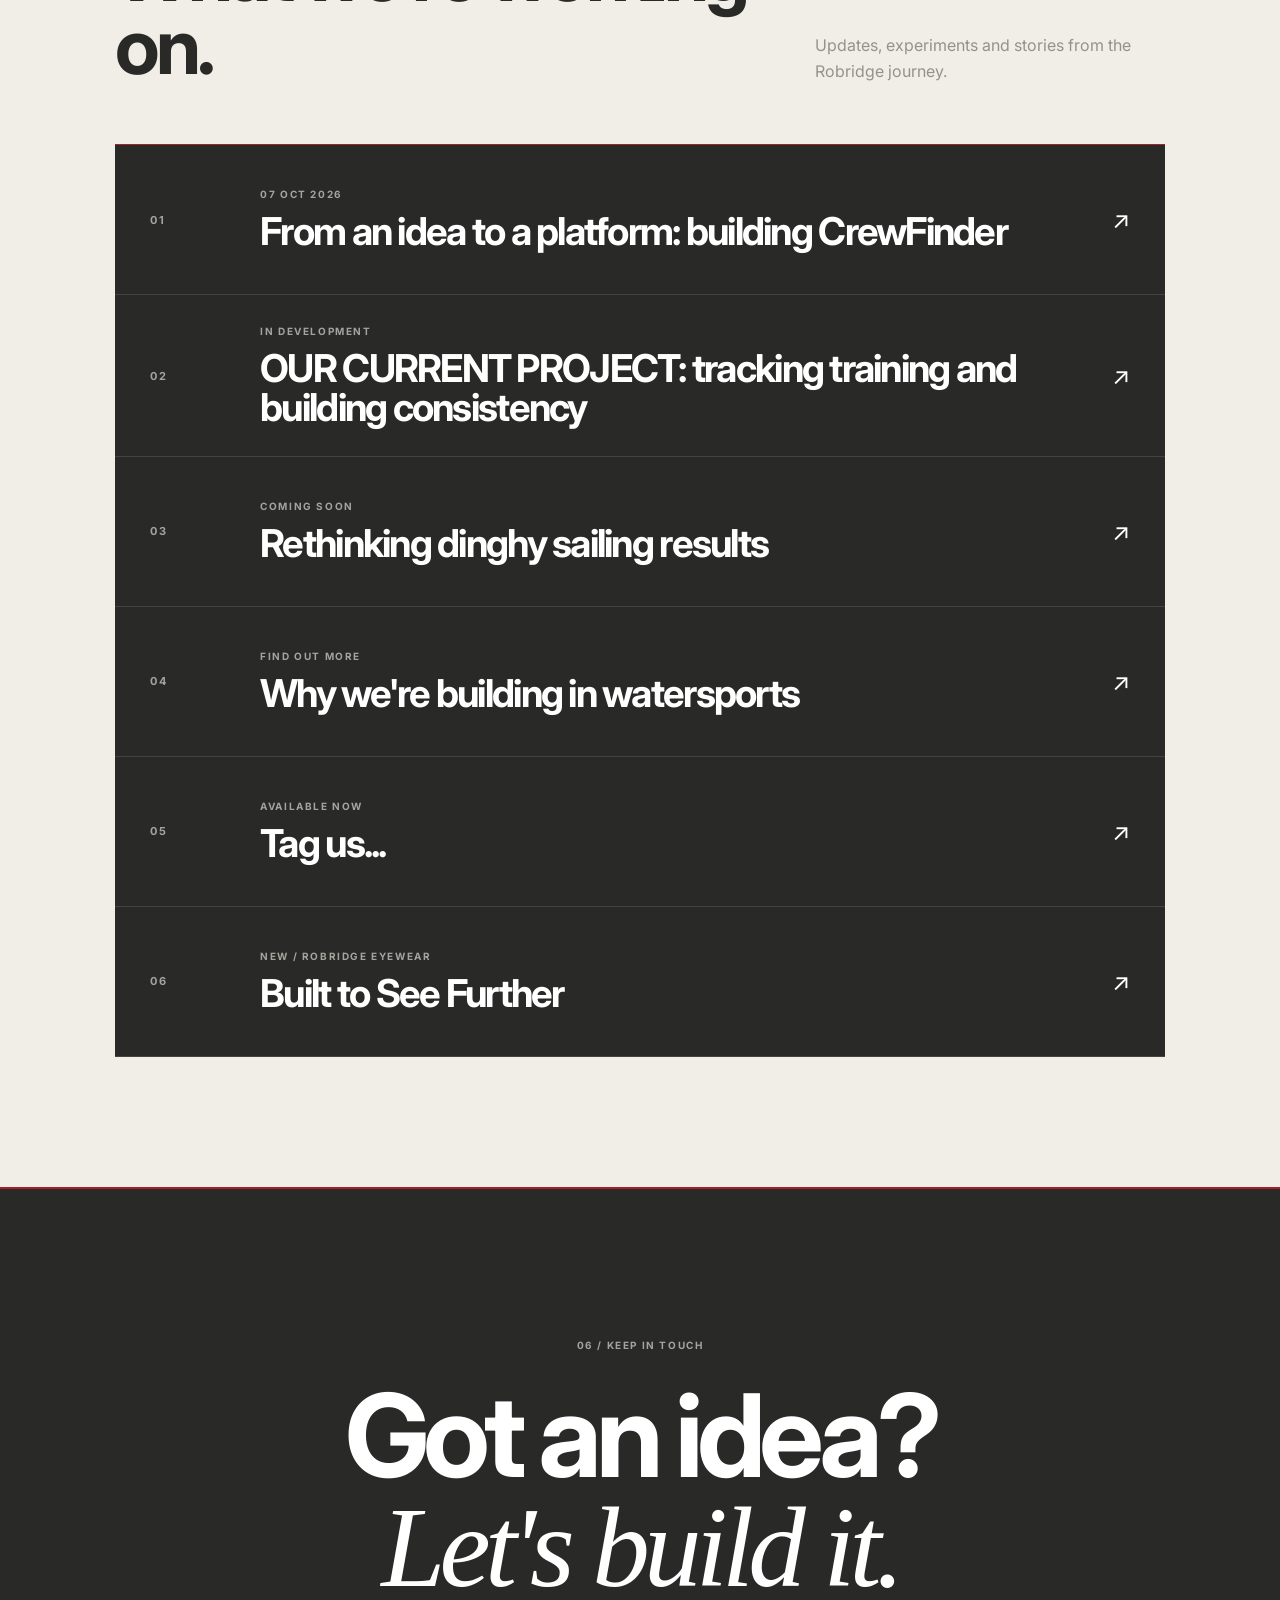
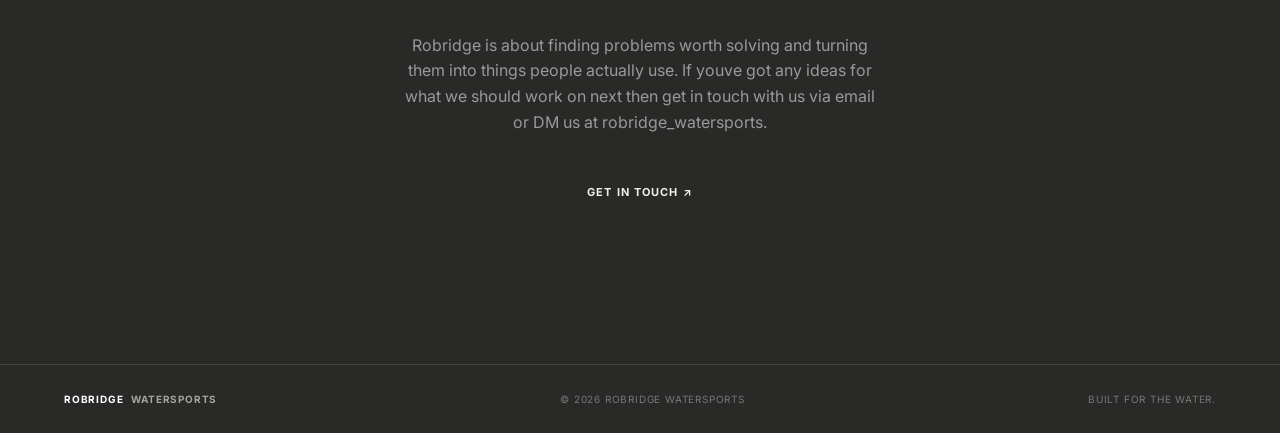
==== commit 2eee9b0d: "Update index.html" ====
--- a/index.html
+++ b/index.html
@@ -58,13 +58,12 @@
       </p>
 
       <h1>
-        Building what<br>
-        <em>the water needs.</em>
+        we are<br>
+        <em>commited.</em>
       </h1>
 
       <p class="hero-copy">
-        A collection of independent digital projects built to make watersports
-        more connected, competitive and accessible.
+        Projects, apparel & articles for the commited. Built for the obsessed. Built for you.
       </p>
 
       <div class="hero-actions">
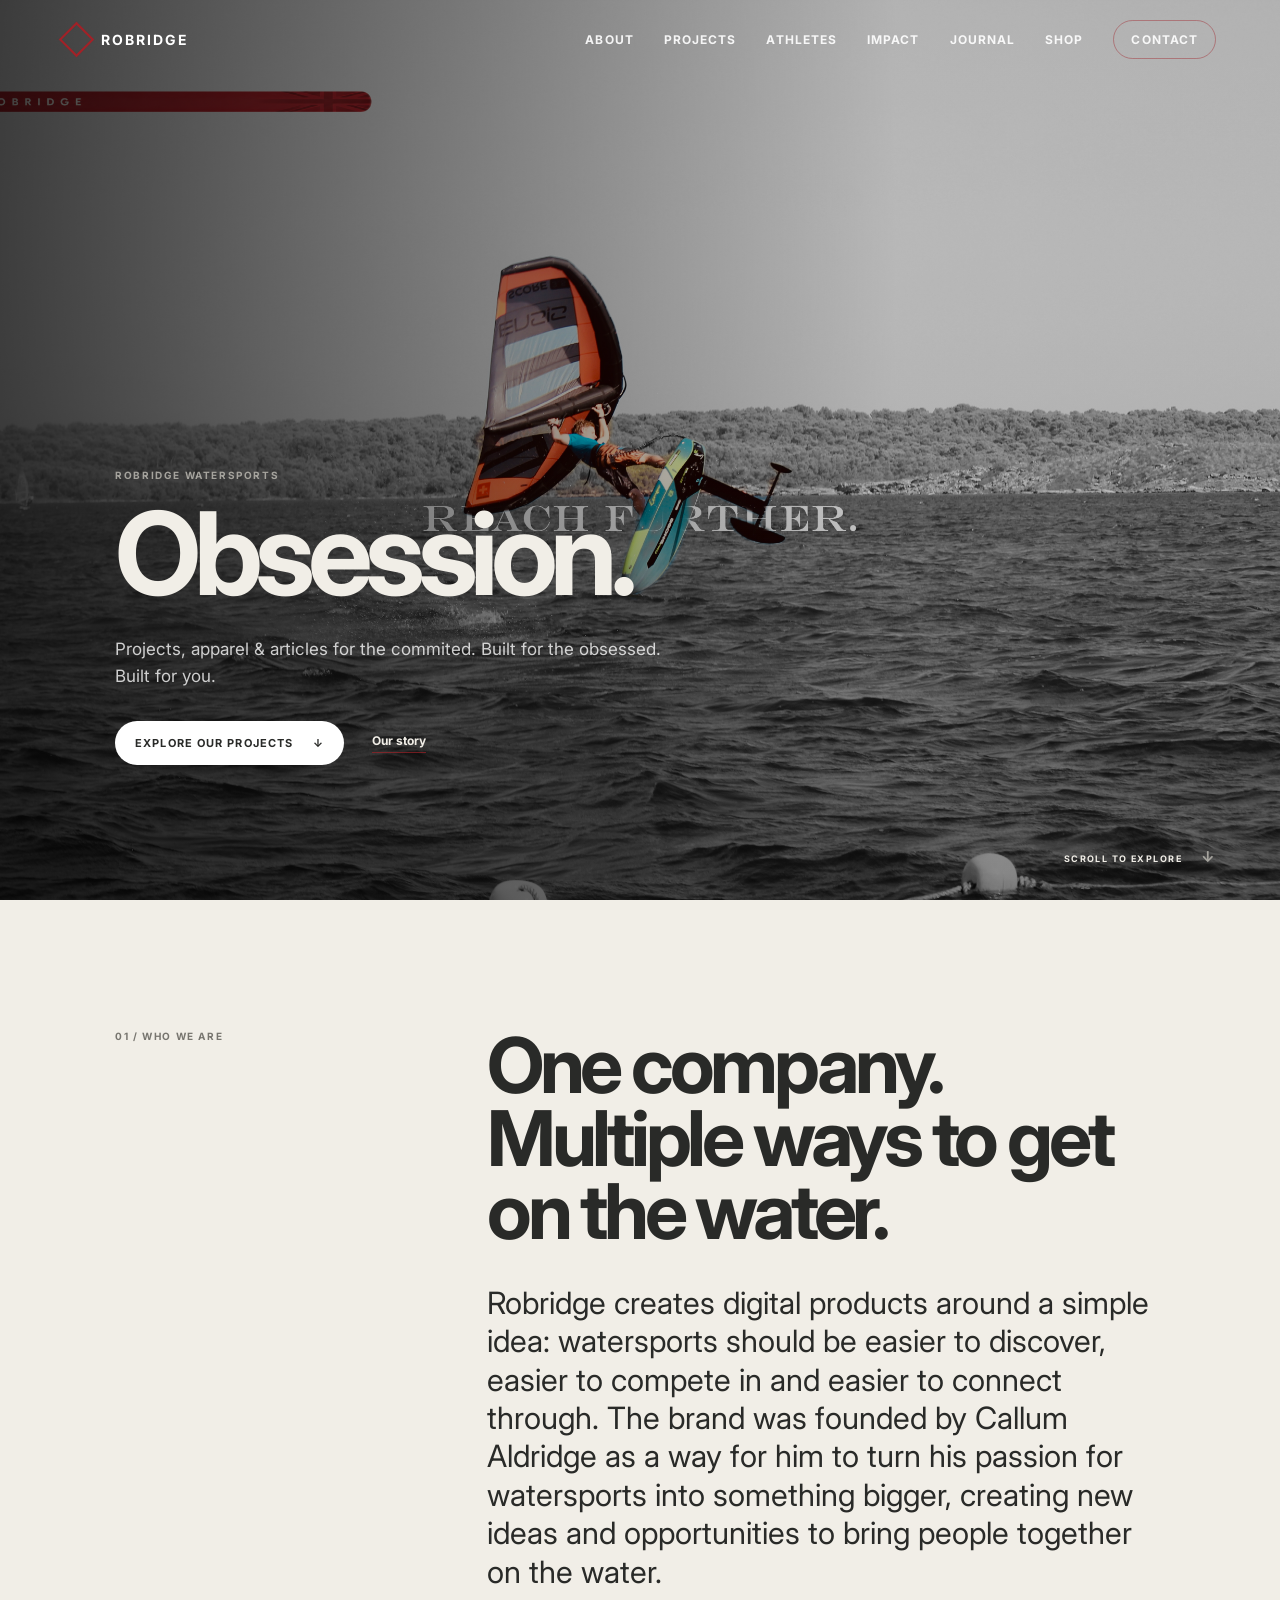
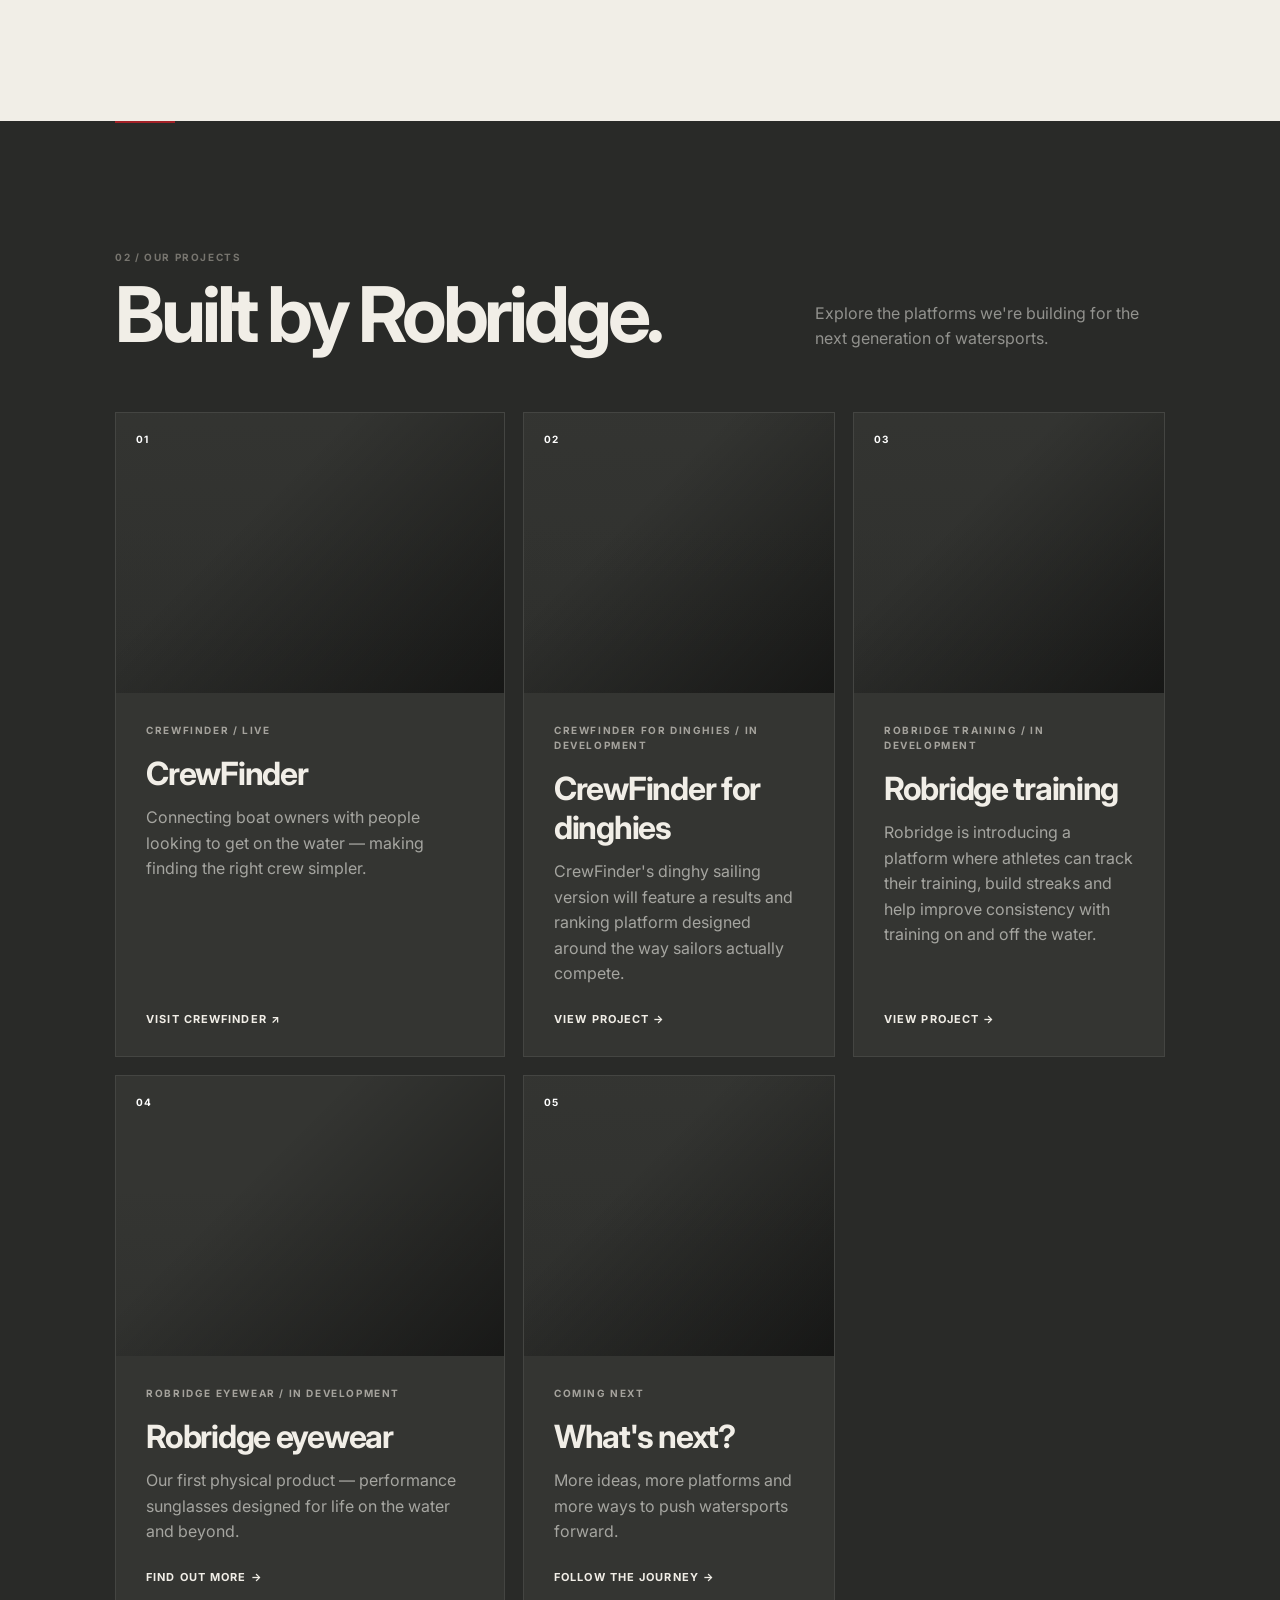
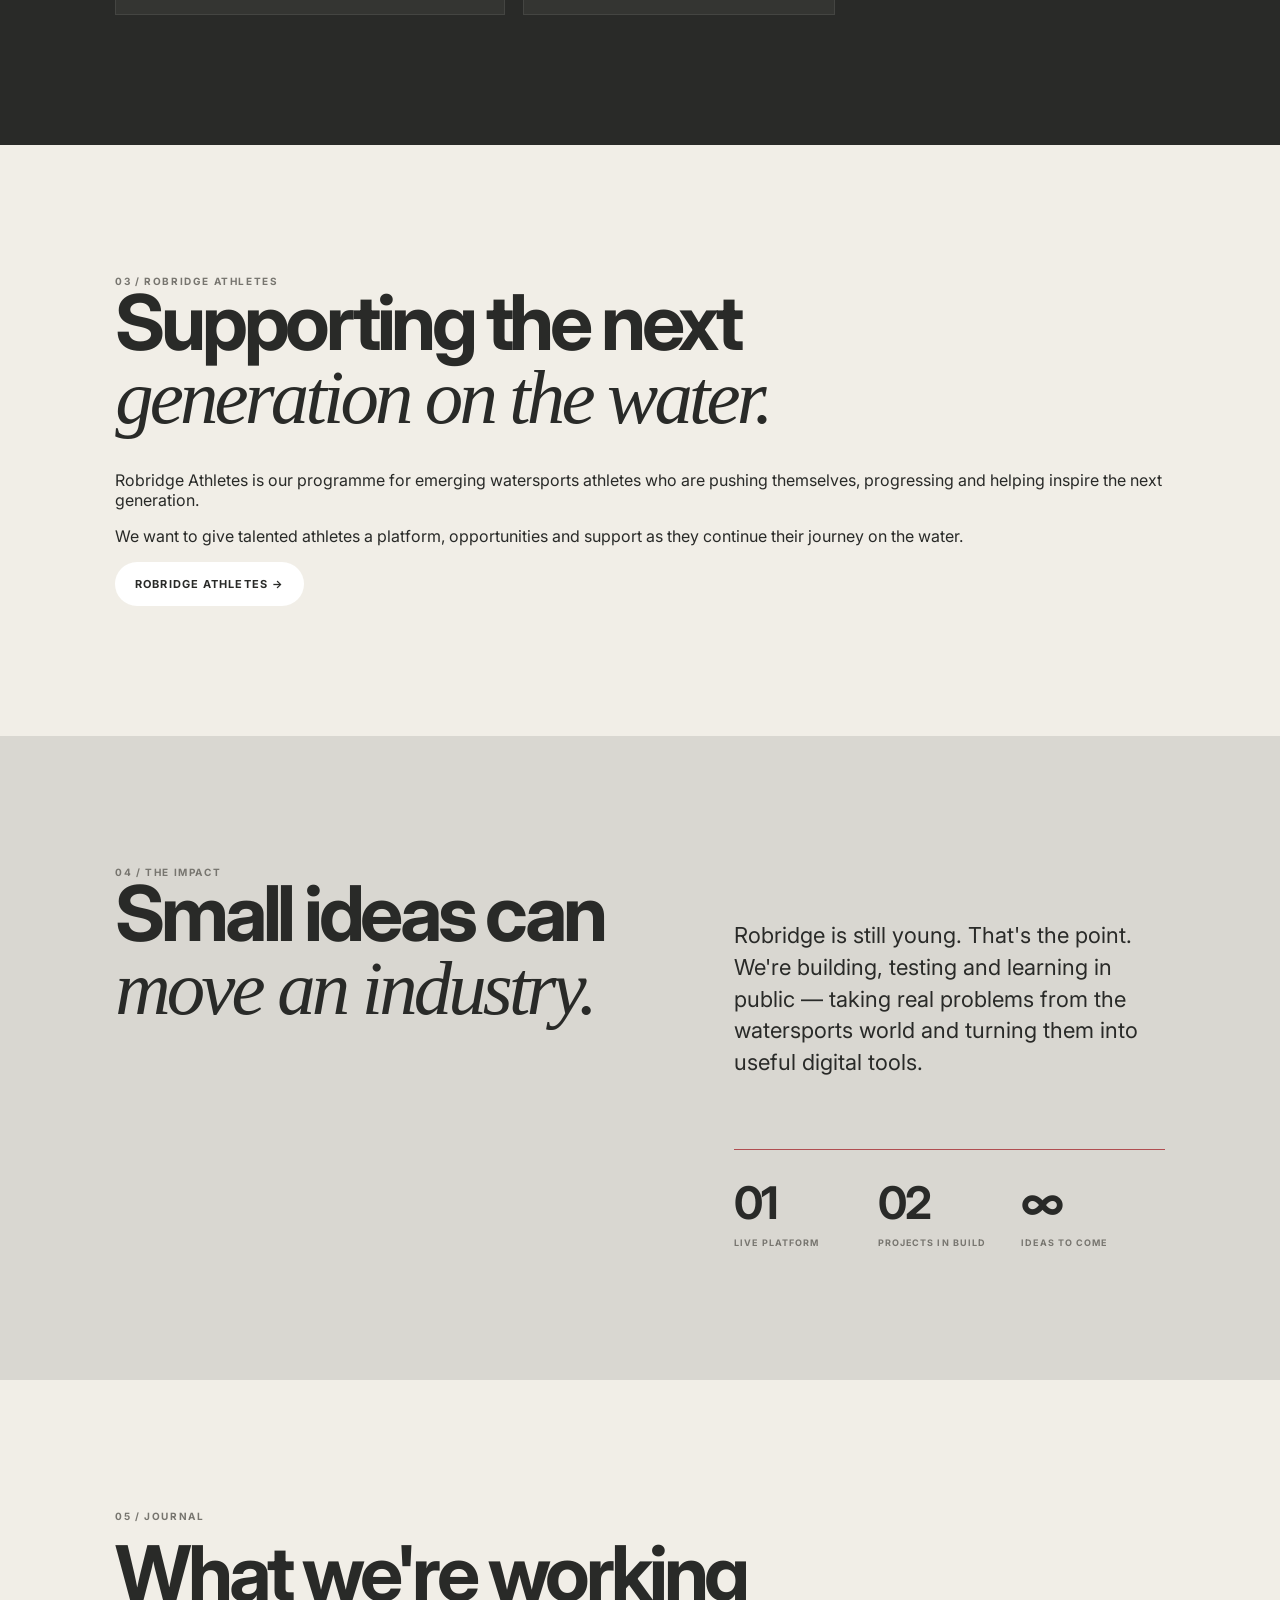
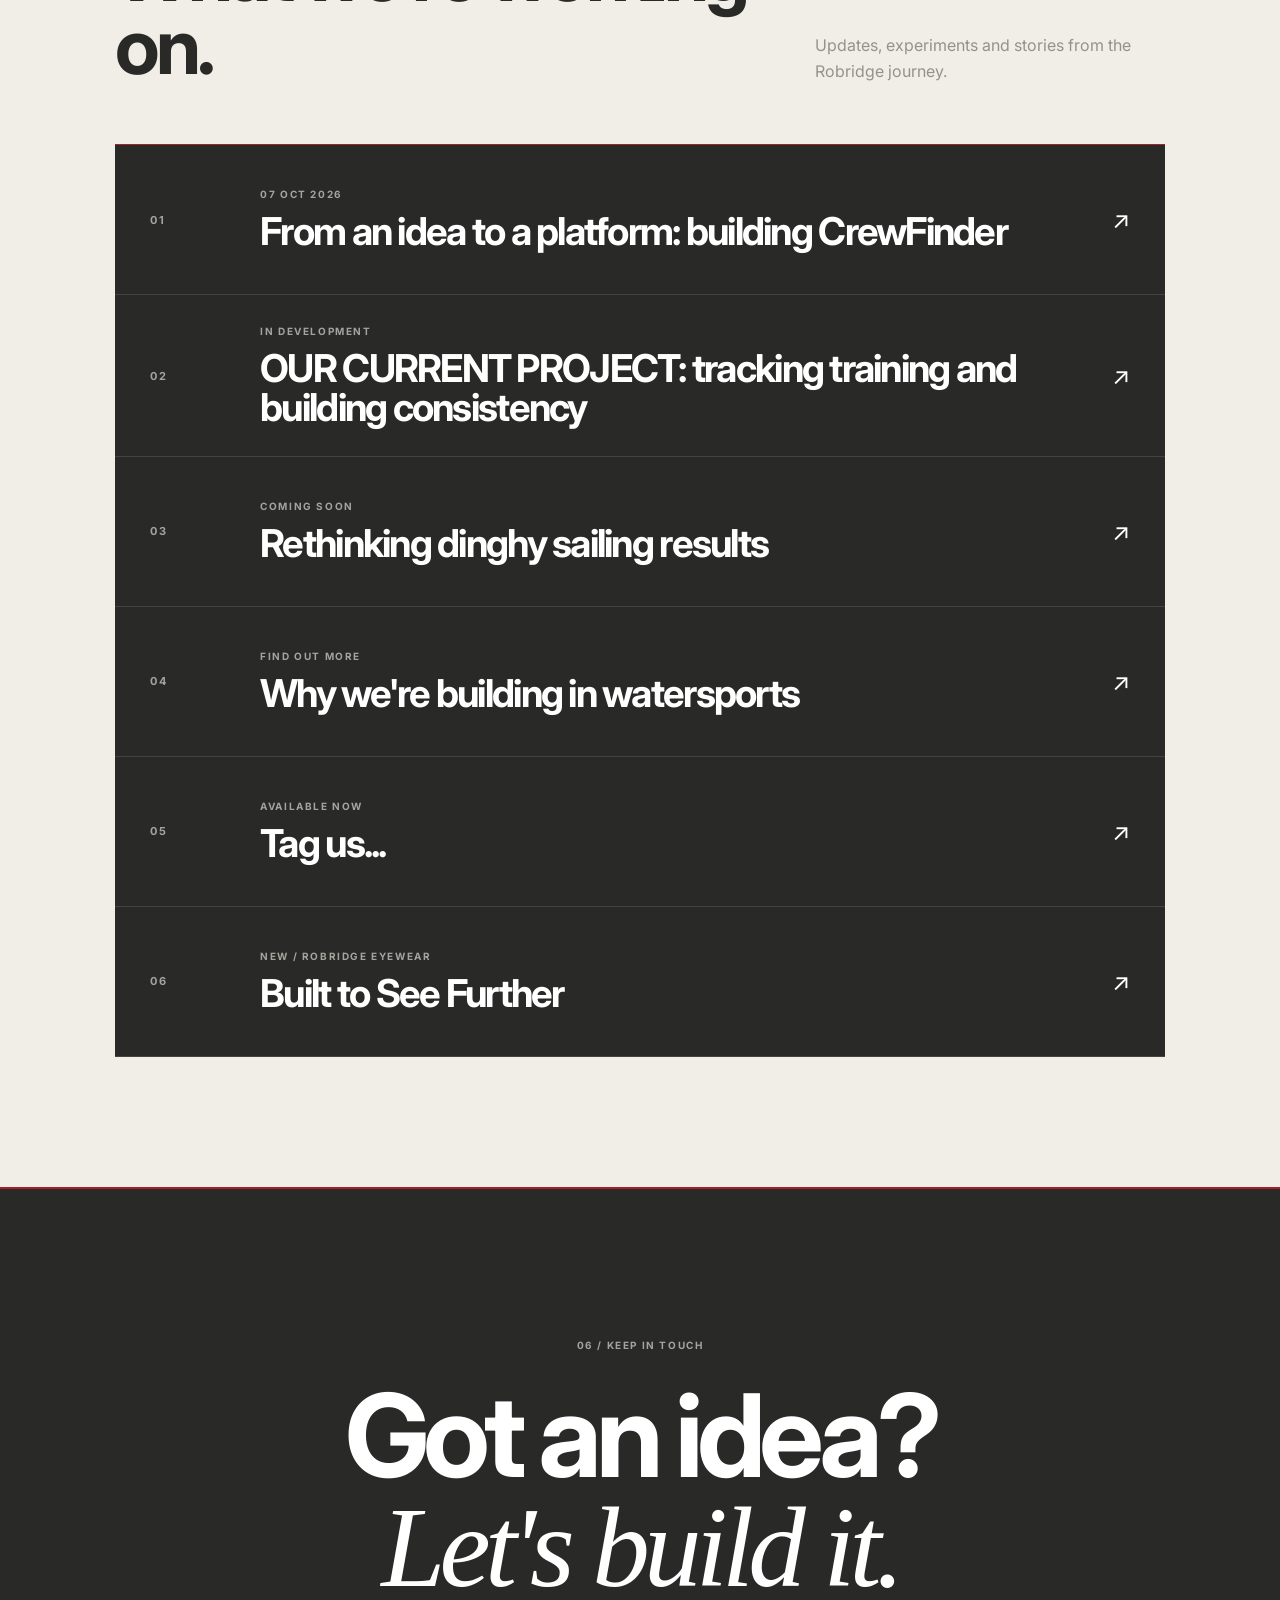
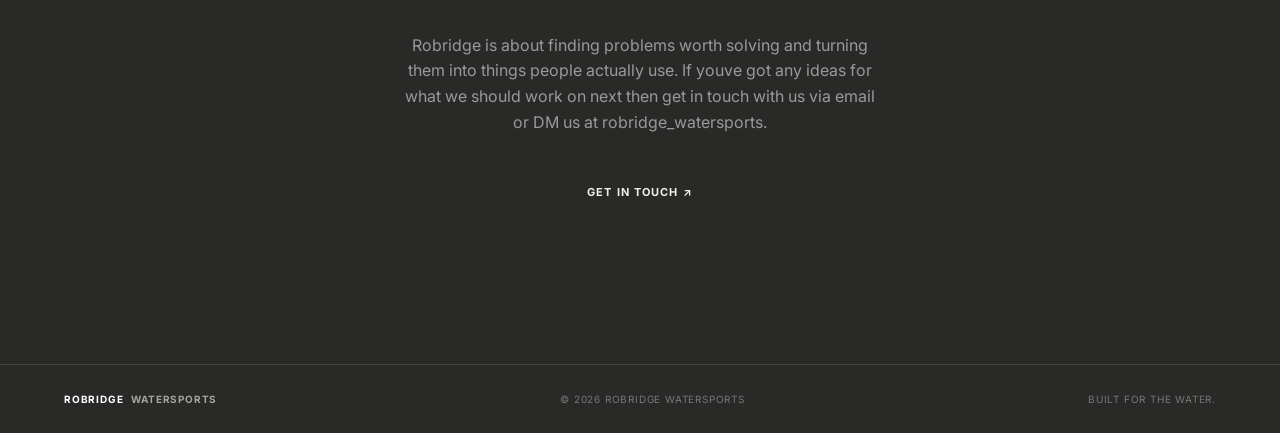
==== commit 9fc8979e: "Update header text in index.html" ====
--- a/index.html
+++ b/index.html
@@ -58,8 +58,8 @@
       </p>
 
       <h1>
-        we are<br>
-        <em>commited.</em>
+        Obsession.<br>
+        <em></em>
       </h1>
 
       <p class="hero-copy">
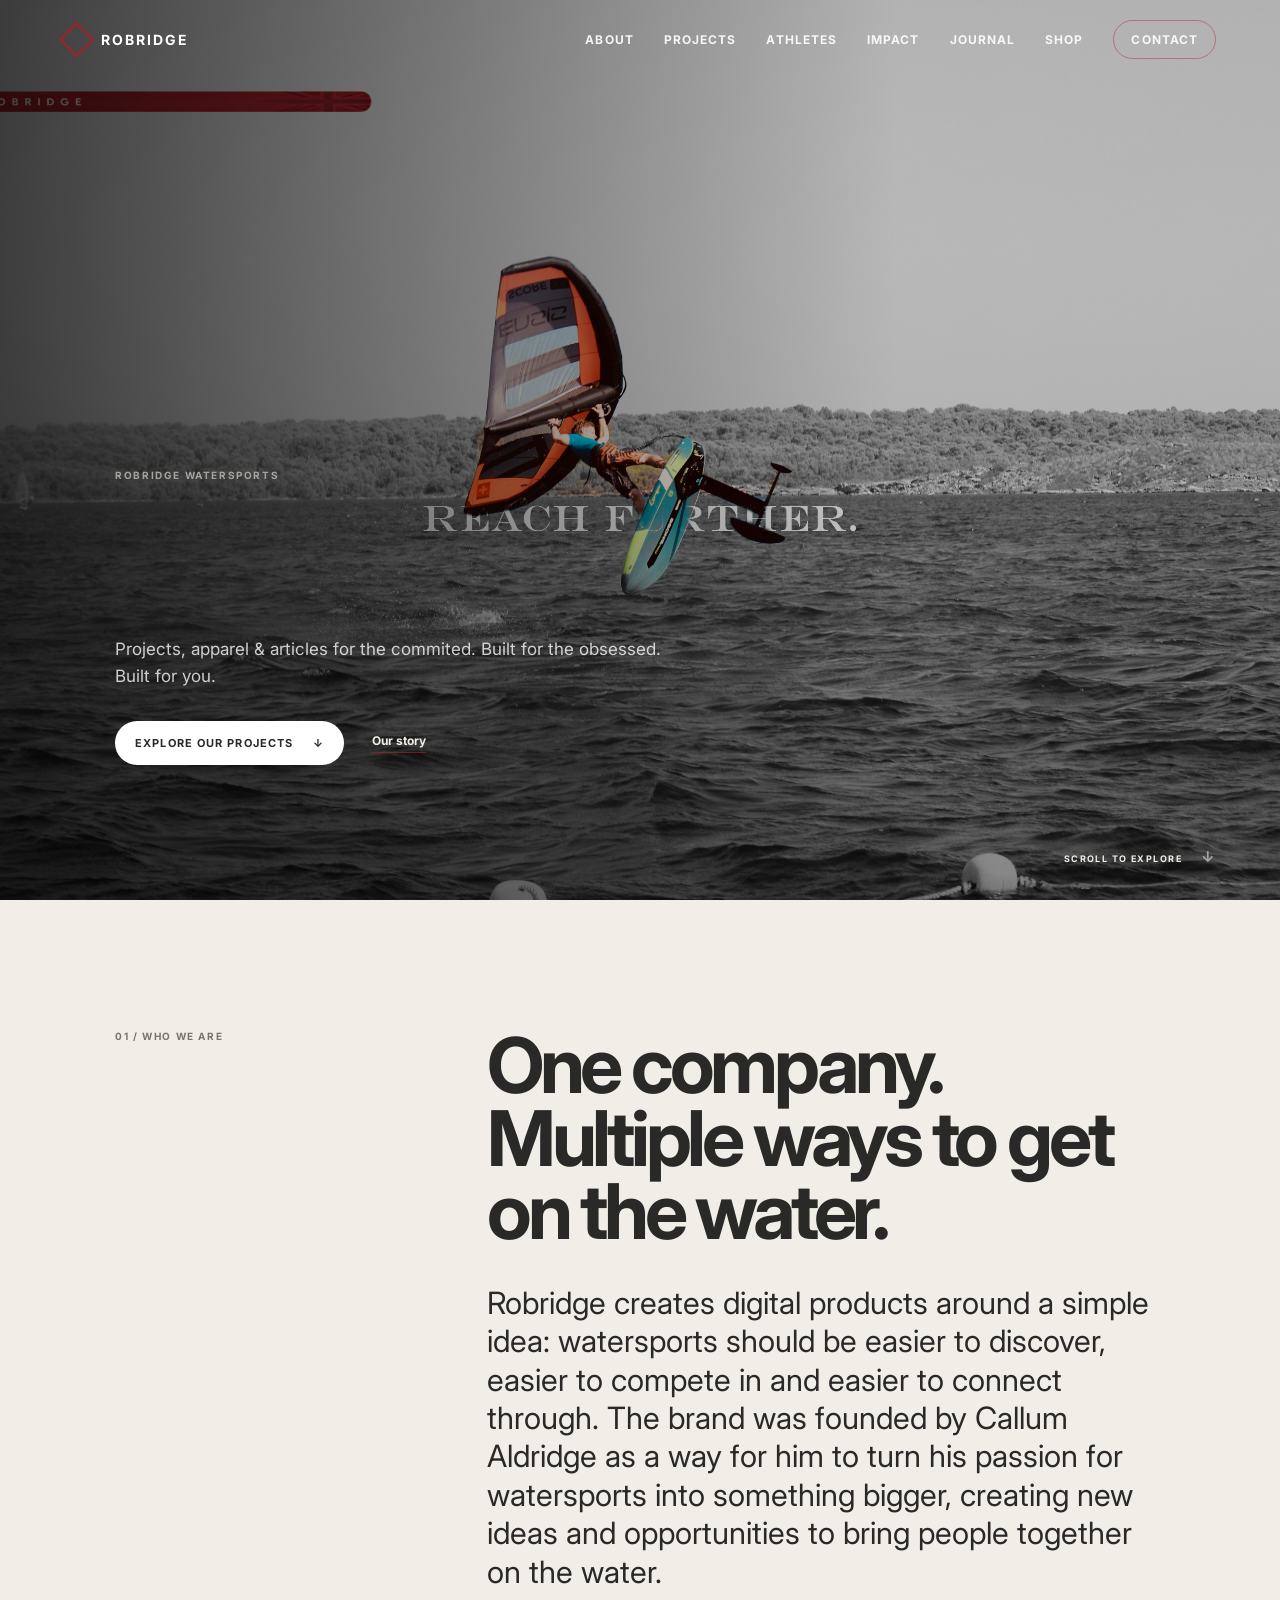
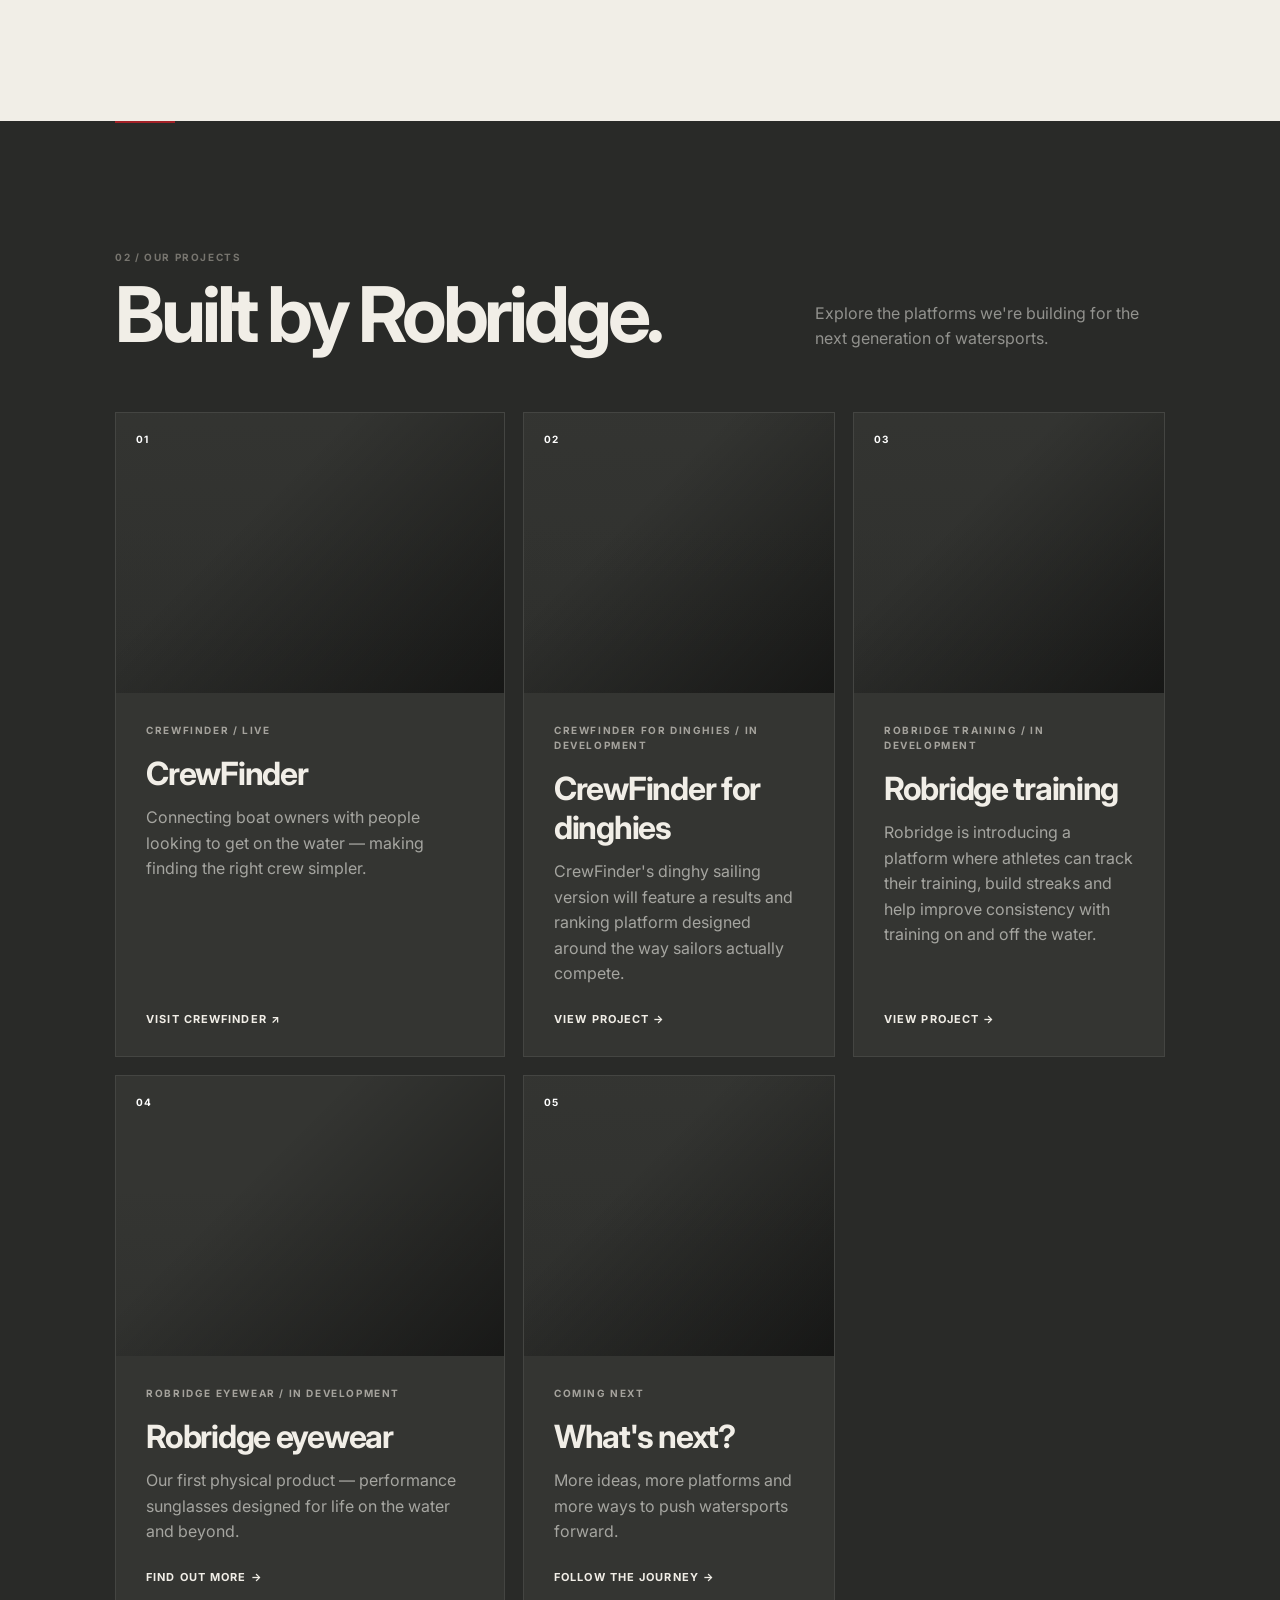
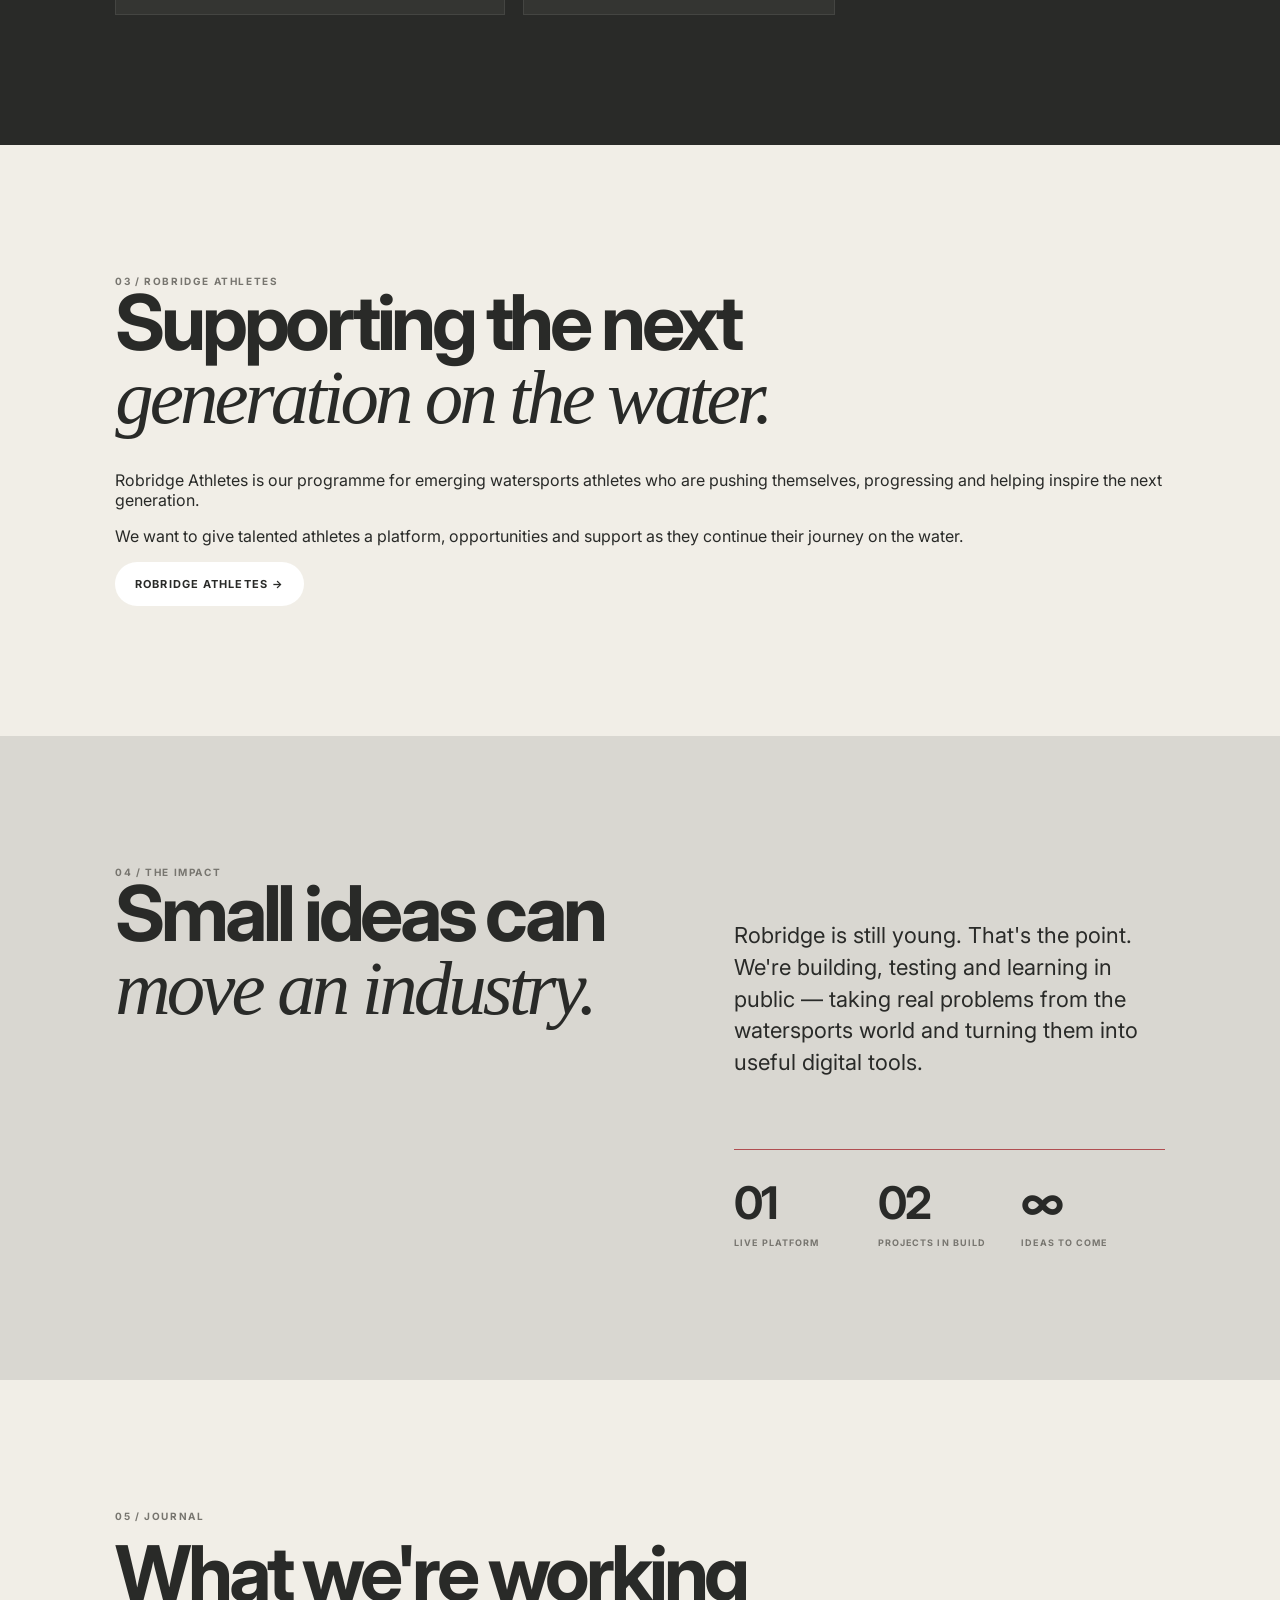
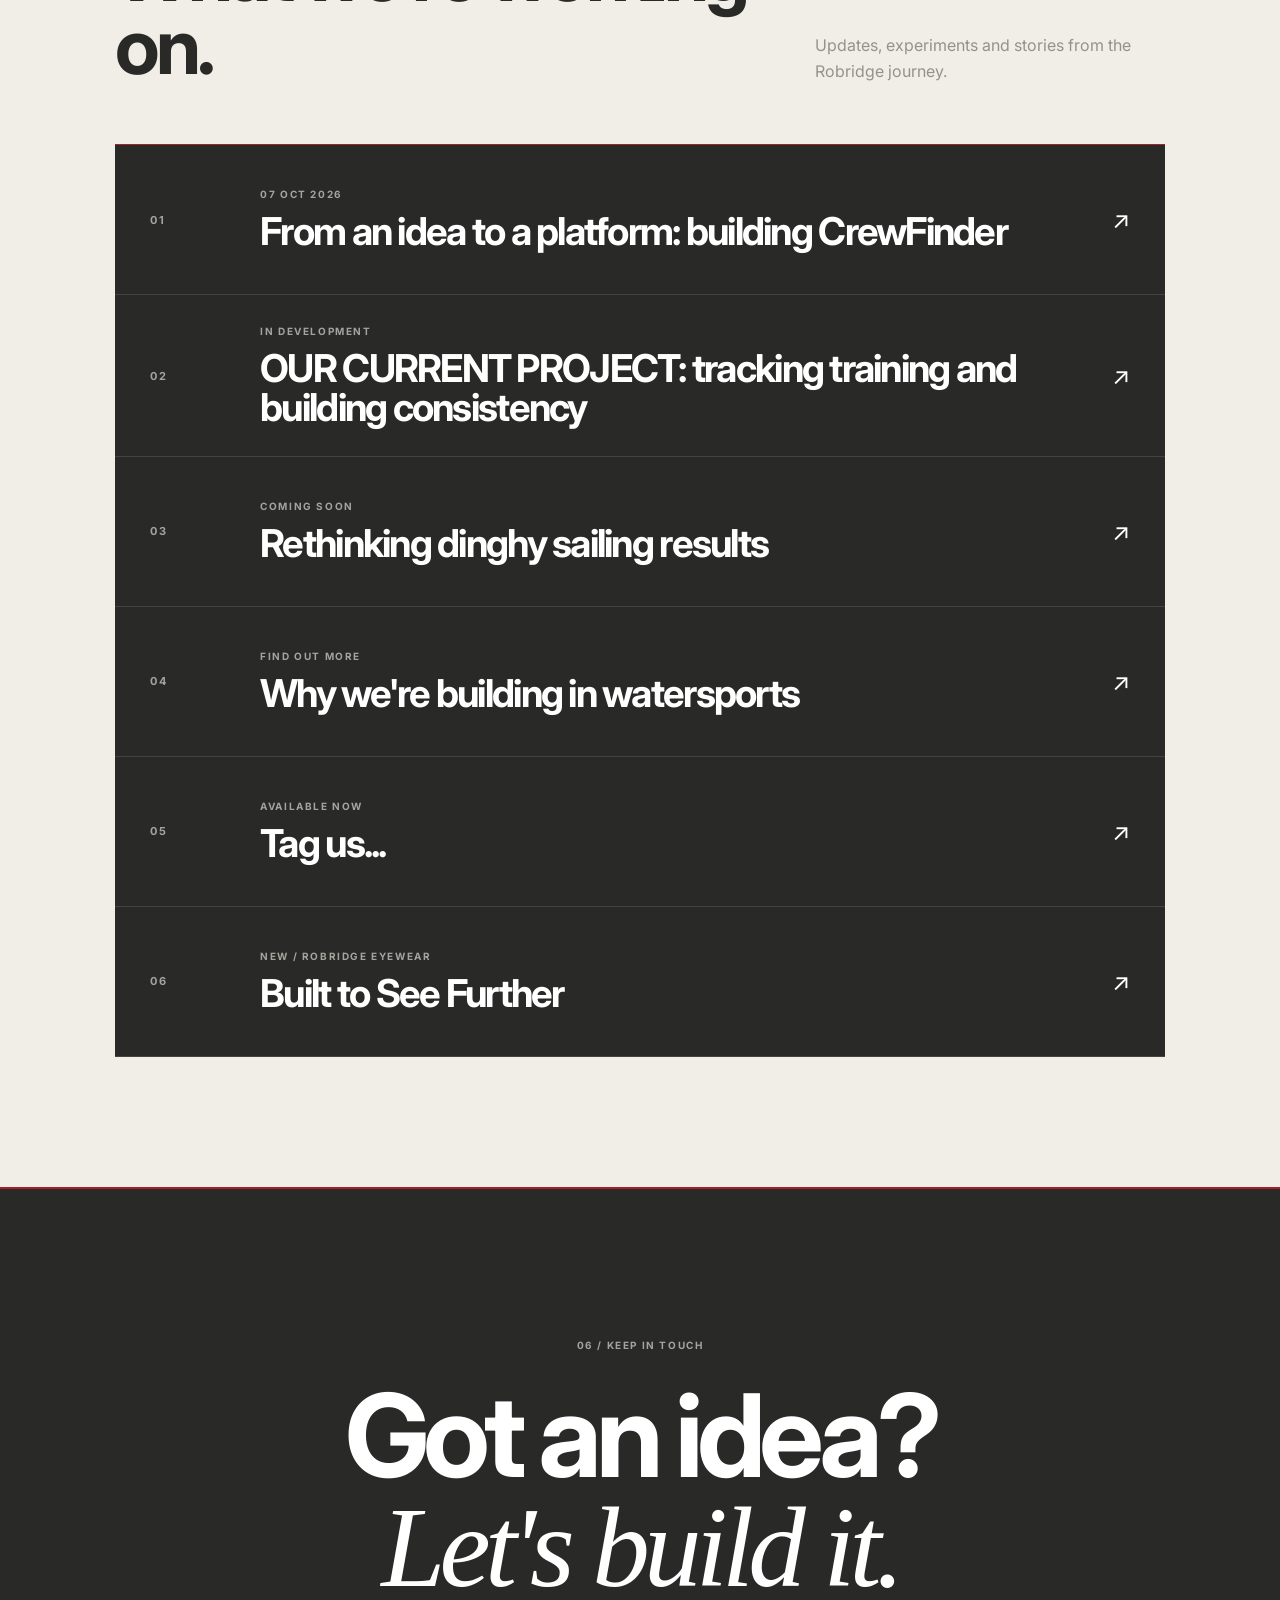
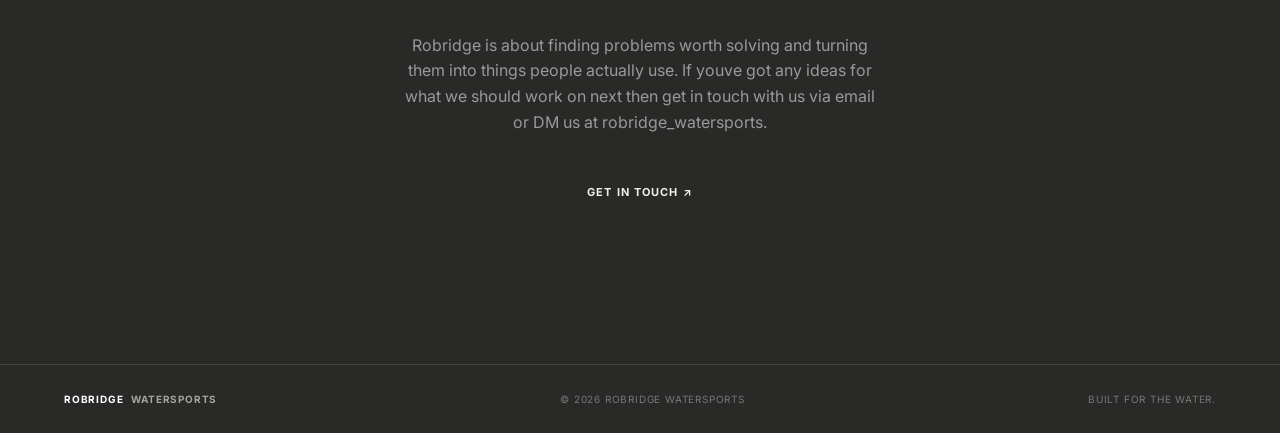
==== commit 8e7c11fb: "Fix HTML formatting in index.html" ====
--- a/index.html
+++ b/index.html
@@ -58,7 +58,7 @@
       </p>
 
       <h1>
-        Obsession.<br>
+        <br>
         <em></em>
       </h1>
 
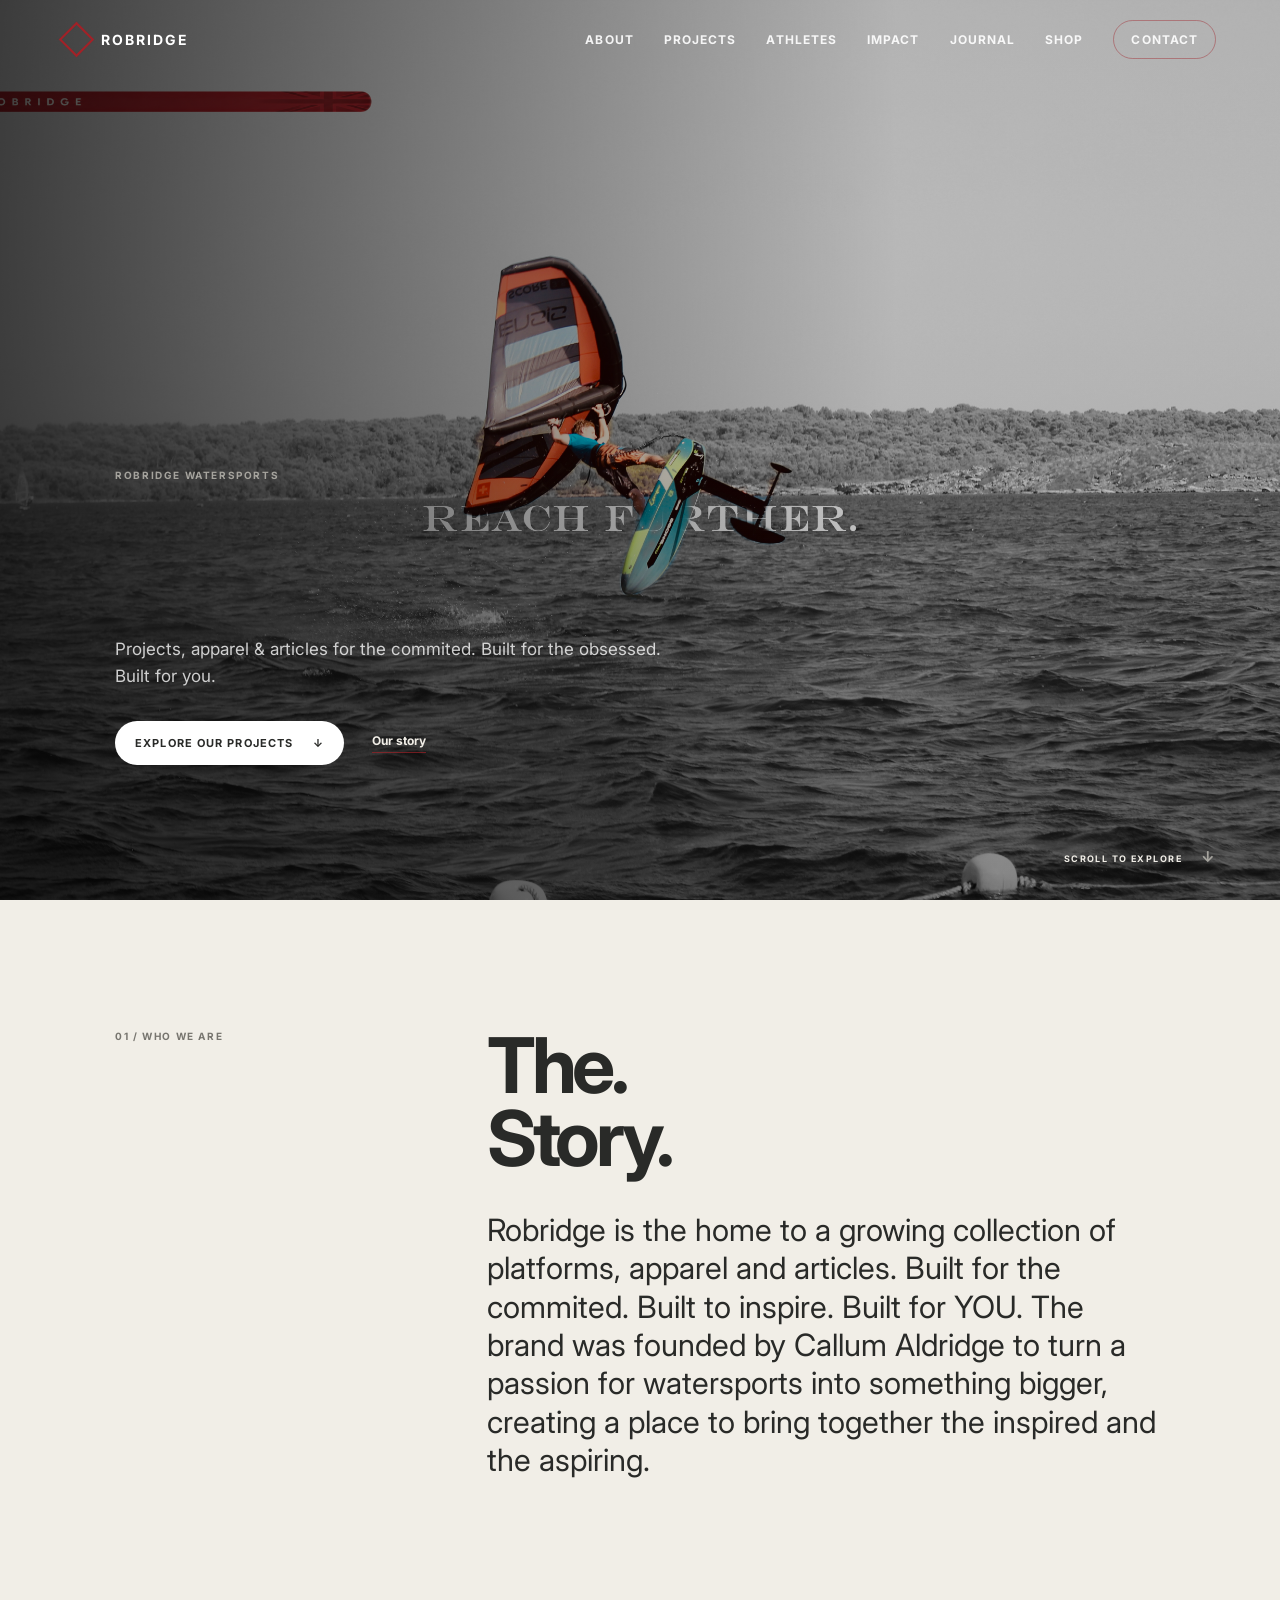
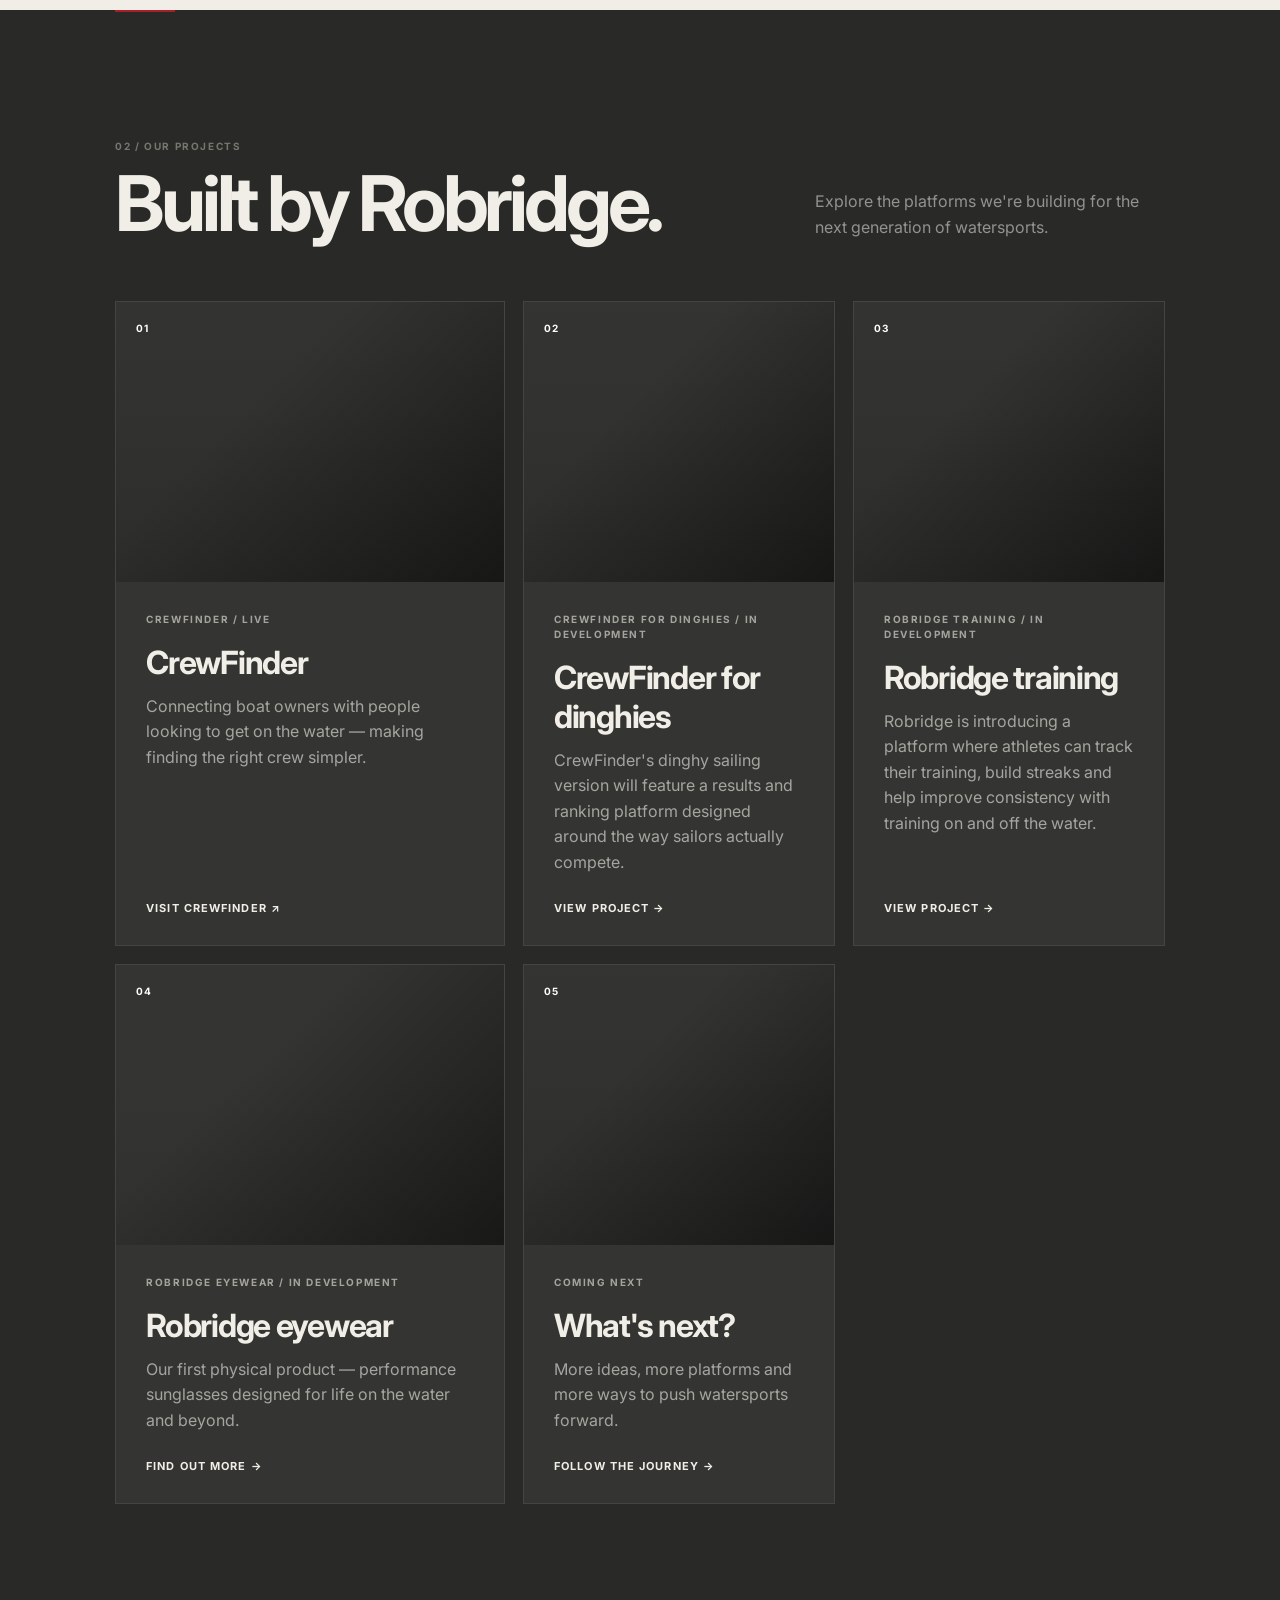
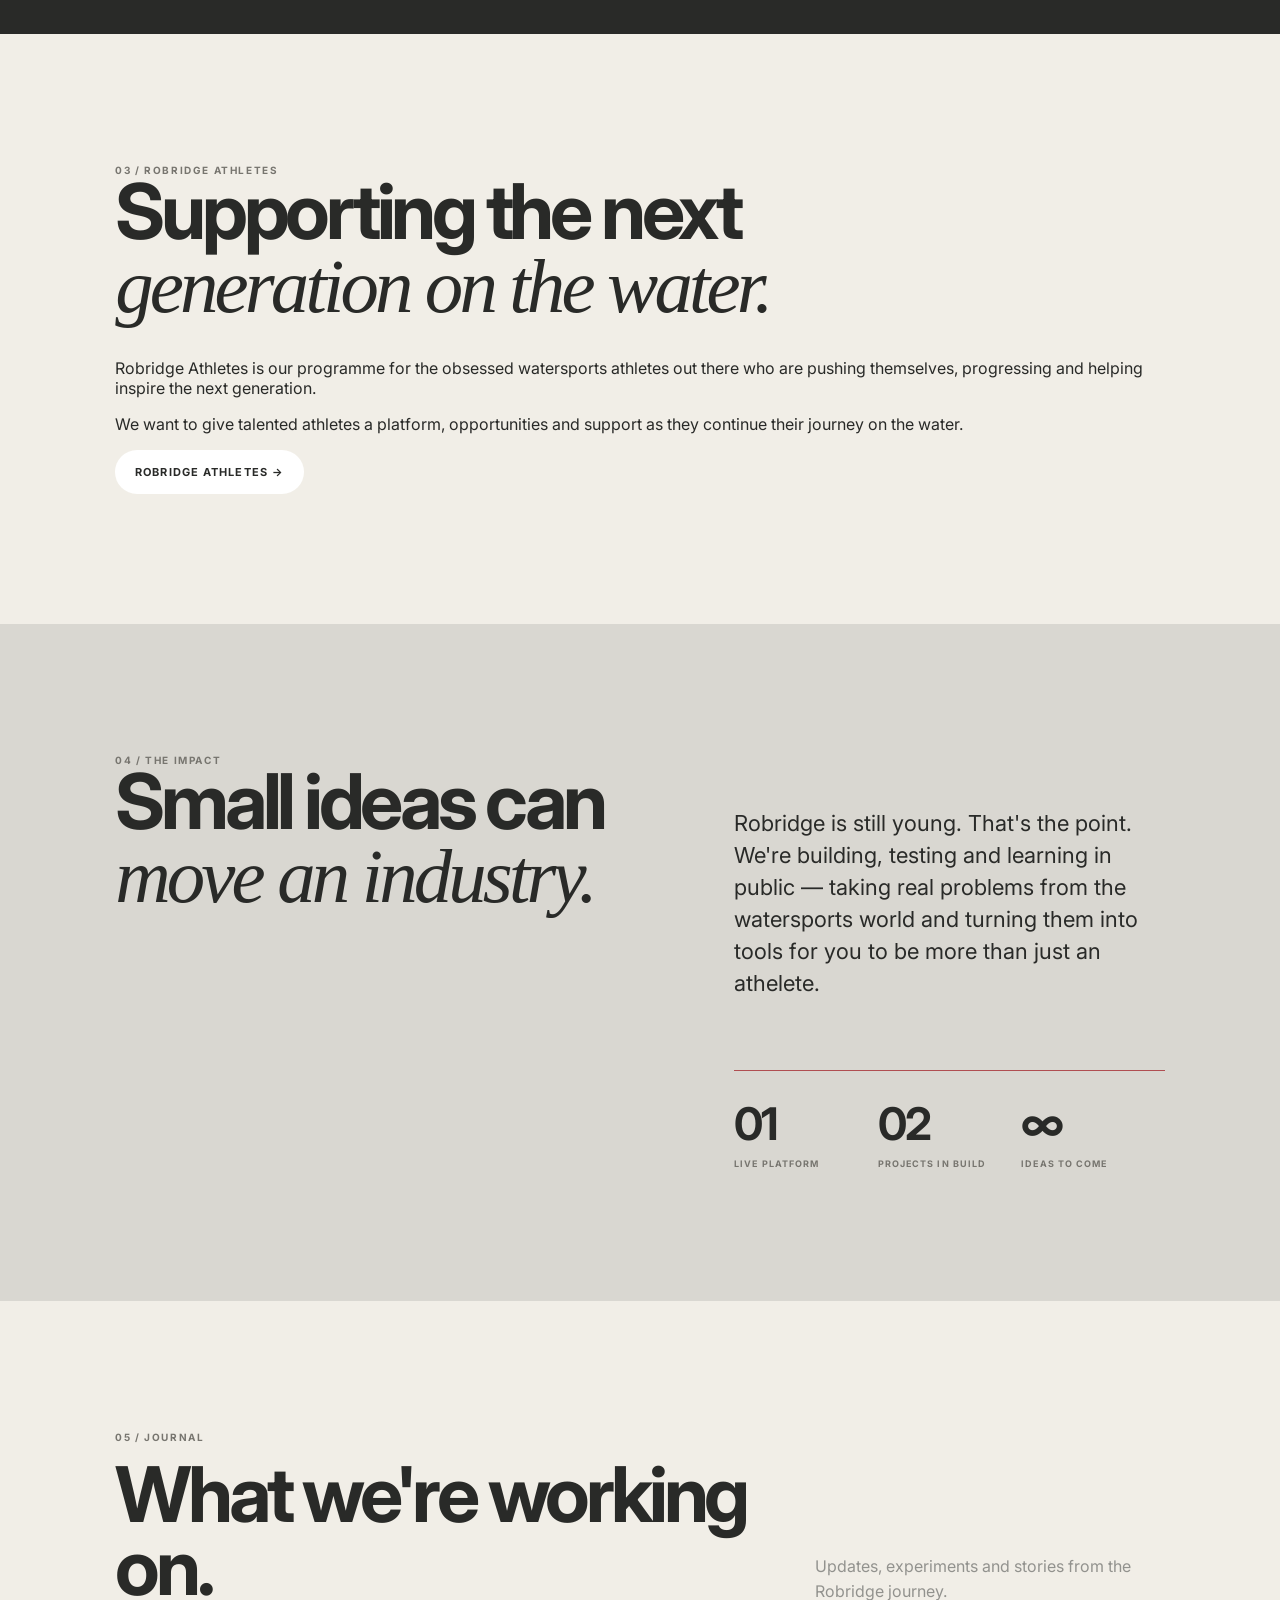
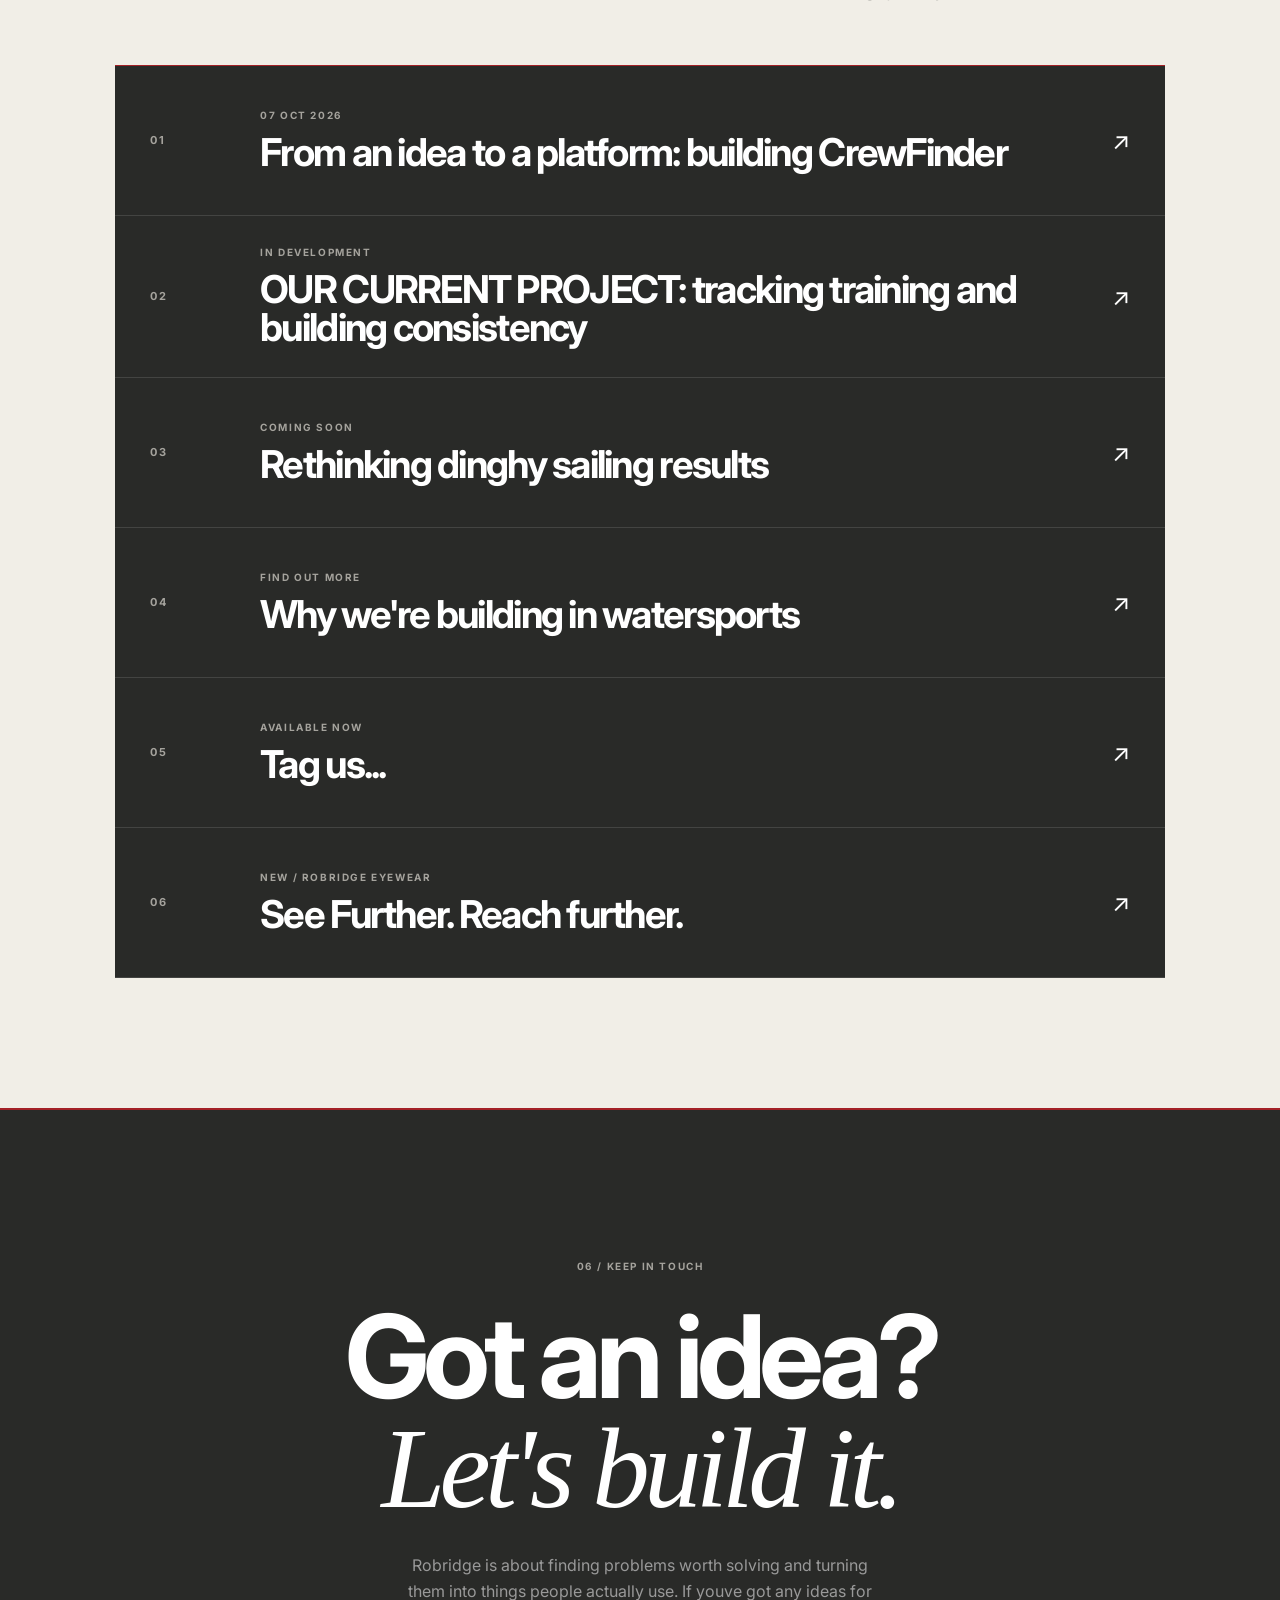
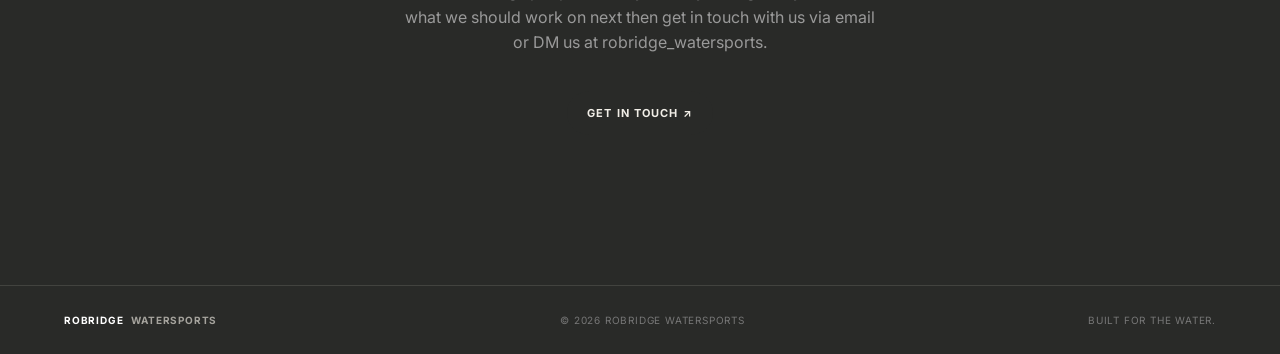
==== commit bb261f4b: "Revise brand messaging in index.html Updated text content to enhance brand messaging and clarity." ====
--- a/index.html
+++ b/index.html
@@ -98,14 +98,12 @@
     <div>
 
       <h2>
-        One company.<br>
-        <span>Multiple ways to get on the water.</span>
+        The.<br>
+        <span>Story.</span>
       </h2>
 
       <p class="lead">
-        Robridge creates digital products around a simple idea:
-        watersports should be easier to discover, easier to compete in and
-        easier to connect through. The brand was founded by Callum Aldridge as a way for him to turn his passion for watersports into something bigger, creating new ideas and opportunities to bring people together on the water.
+        Robridge is the home to a growing collection of platforms, apparel and articles. Built for the commited. Built to inspire. Built for YOU. The brand was founded by Callum Aldridge to turn a passion for watersports into something bigger, creating a place to bring together the inspired and the aspiring.
       </p>
 
     </div>
@@ -336,8 +334,8 @@
         <div class="athletes-copy">
 
           <p>
-            Robridge Athletes is our programme for emerging watersports
-            athletes who are pushing themselves, progressing and helping
+            Robridge Athletes is our programme for the obsessed watersports
+            athletes out there who are pushing themselves, progressing and helping
             inspire the next generation.
           </p>
 
@@ -383,7 +381,7 @@
         <p>
           Robridge is still young. That's the point. We're building, testing
           and learning in public — taking real problems from the watersports
-          world and turning them into useful digital tools.
+          world and turning them into tools for you to be more than just an athelete.
         </p>
 
         <div class="stats">
@@ -556,7 +554,7 @@
           </p>
 
           <h3>
-            Built to See Further
+            See Further. Reach further.
           </h3>
 
         </div>
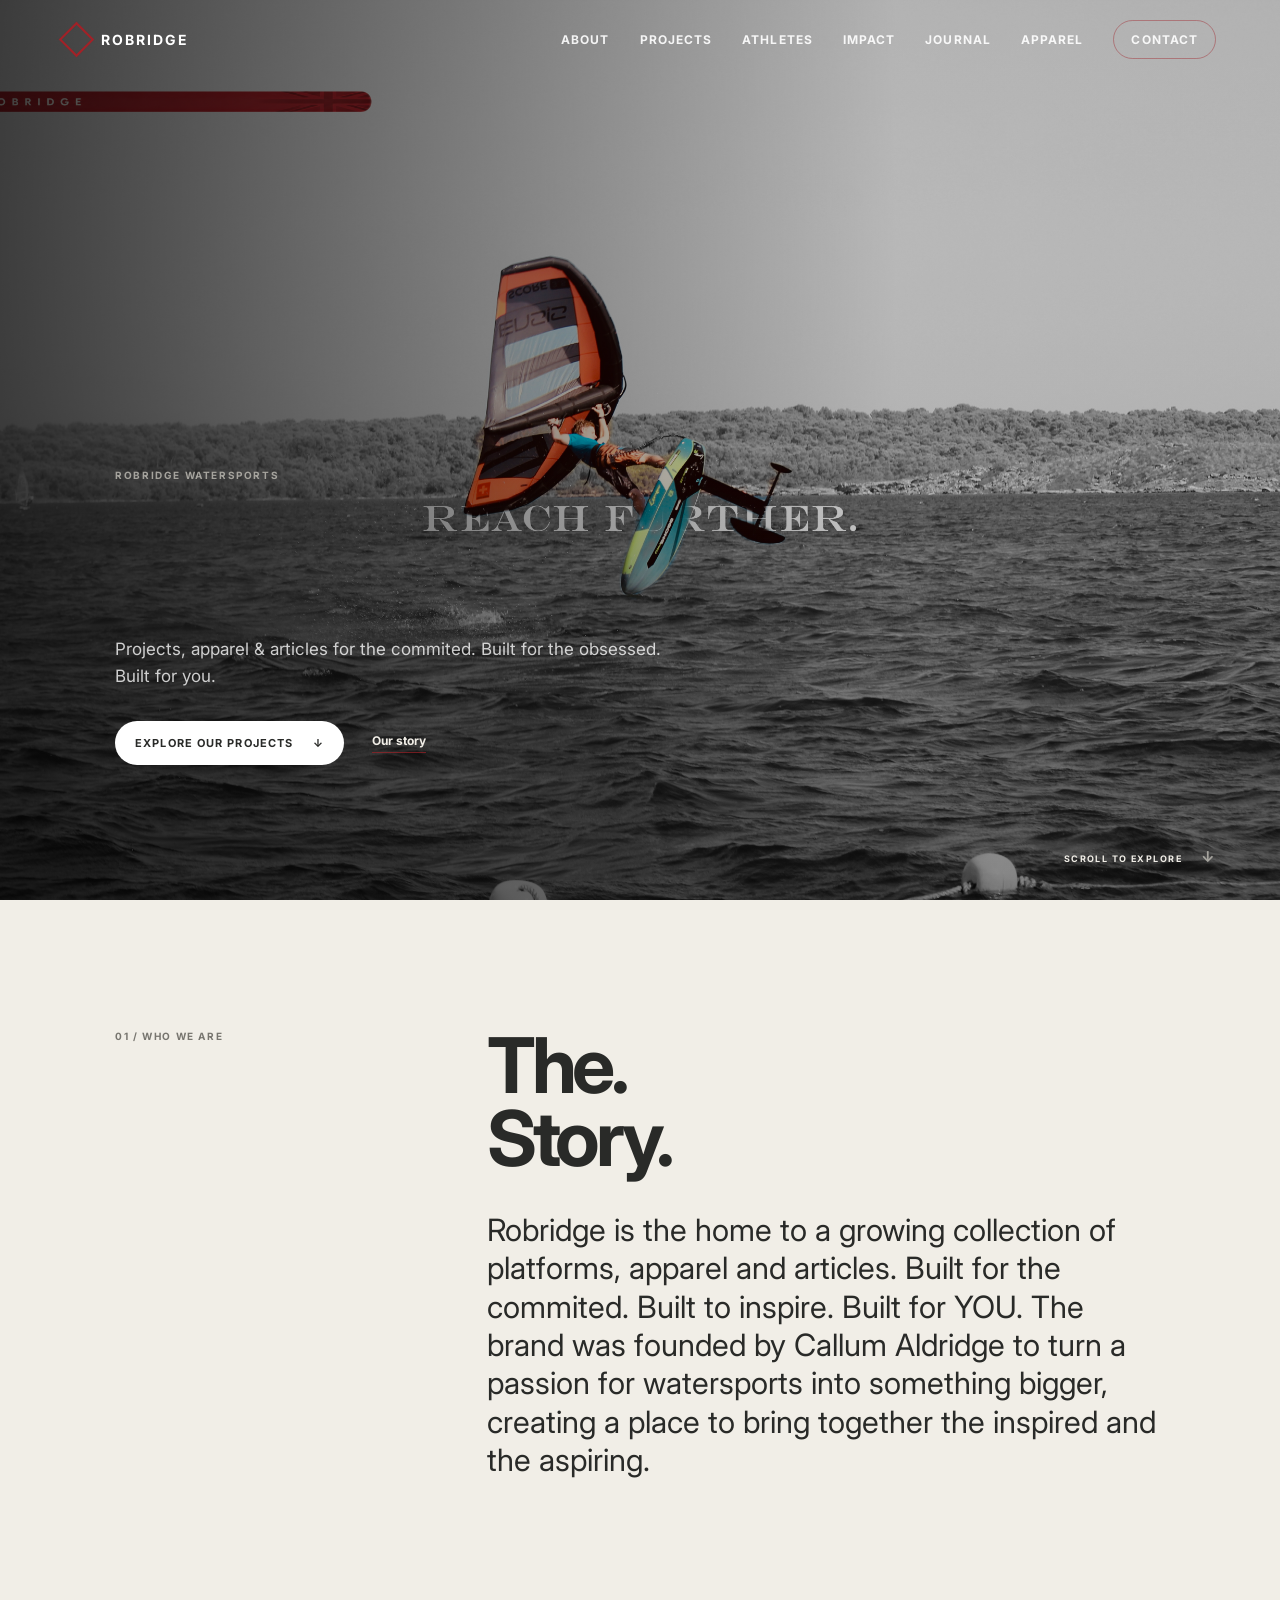
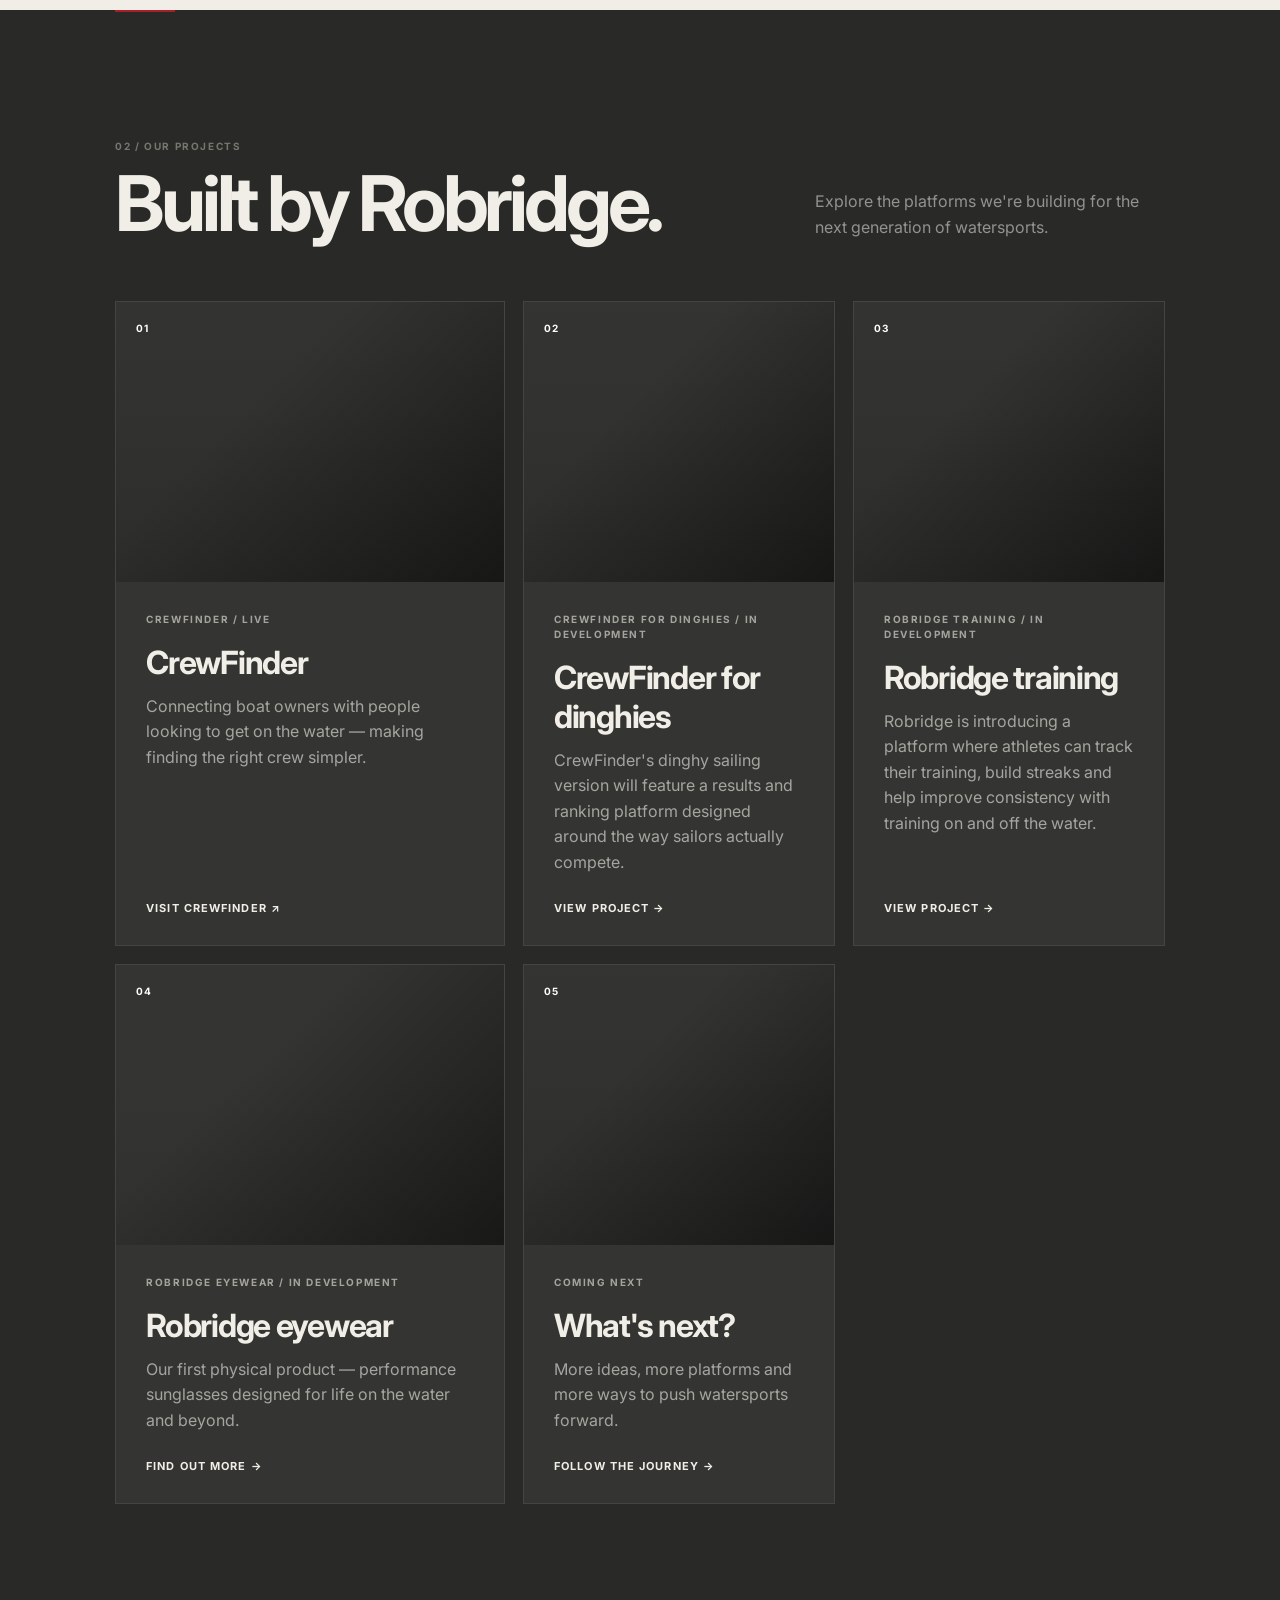
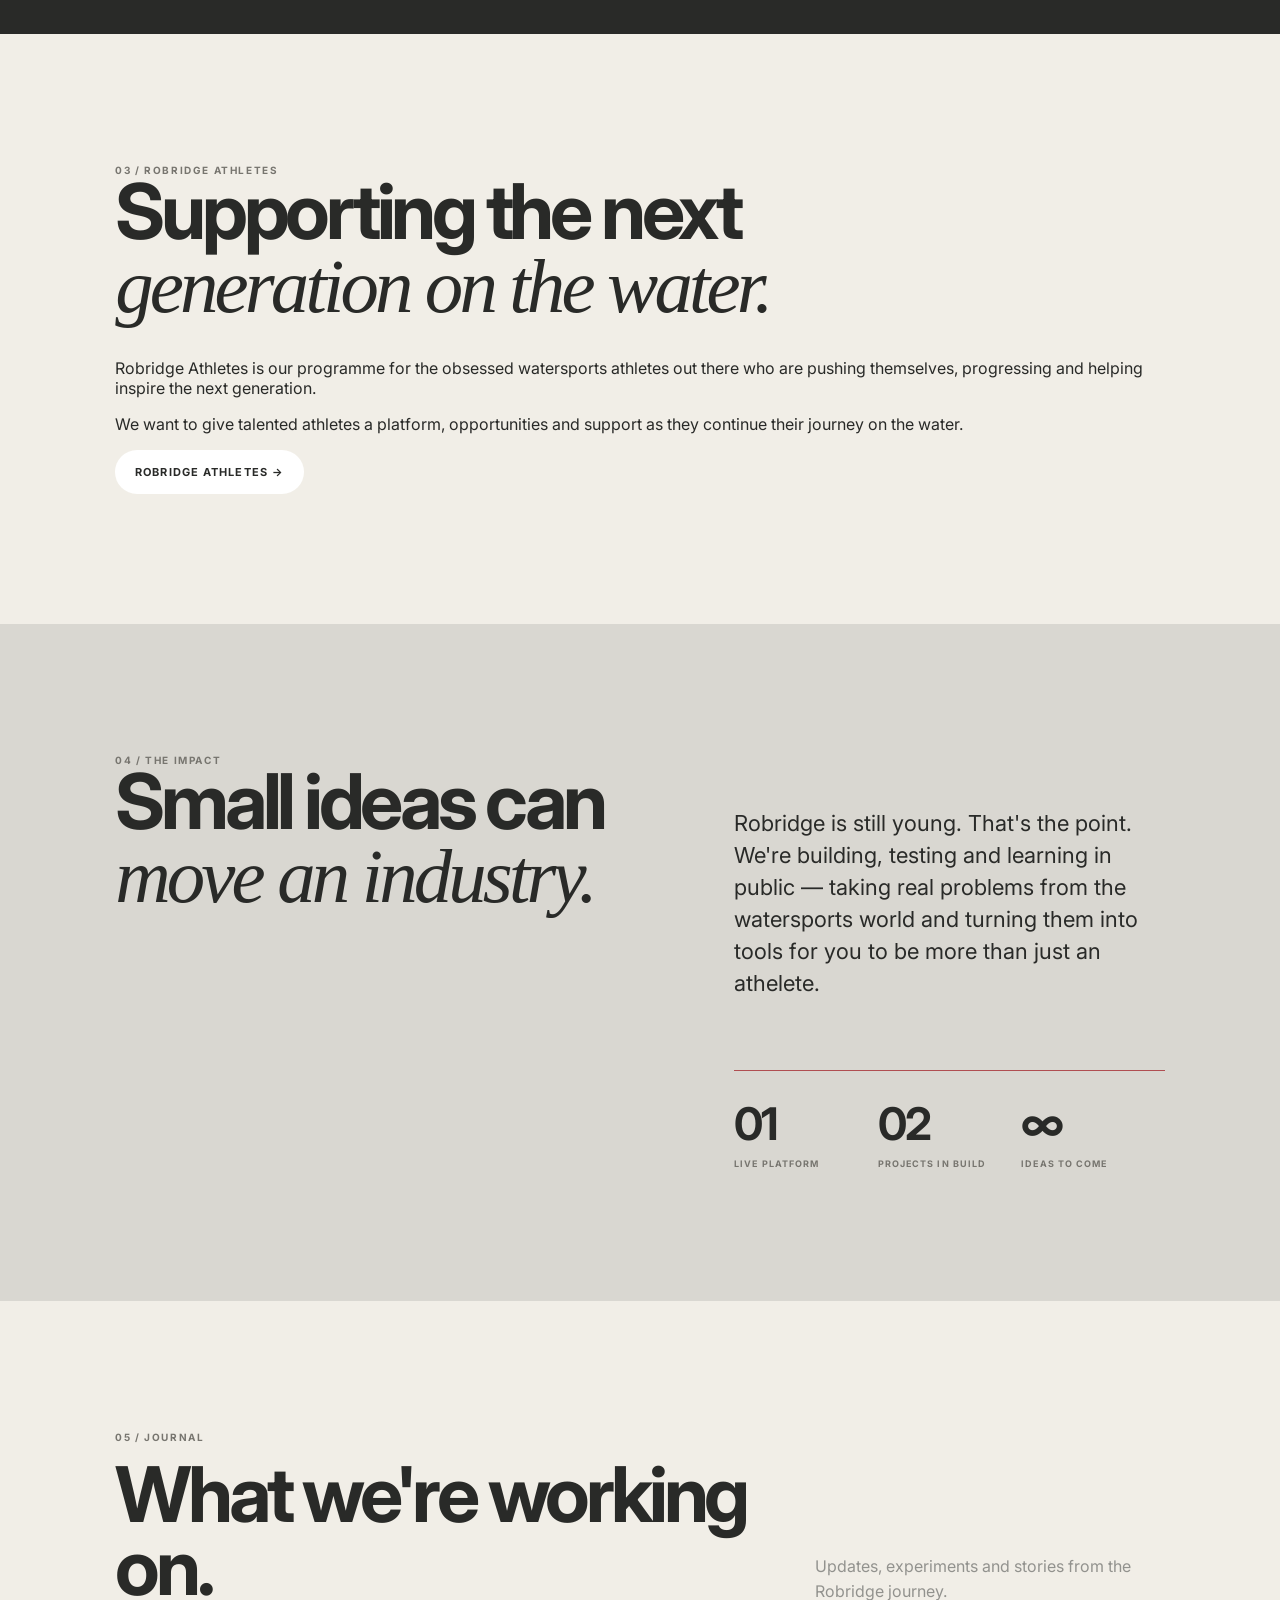
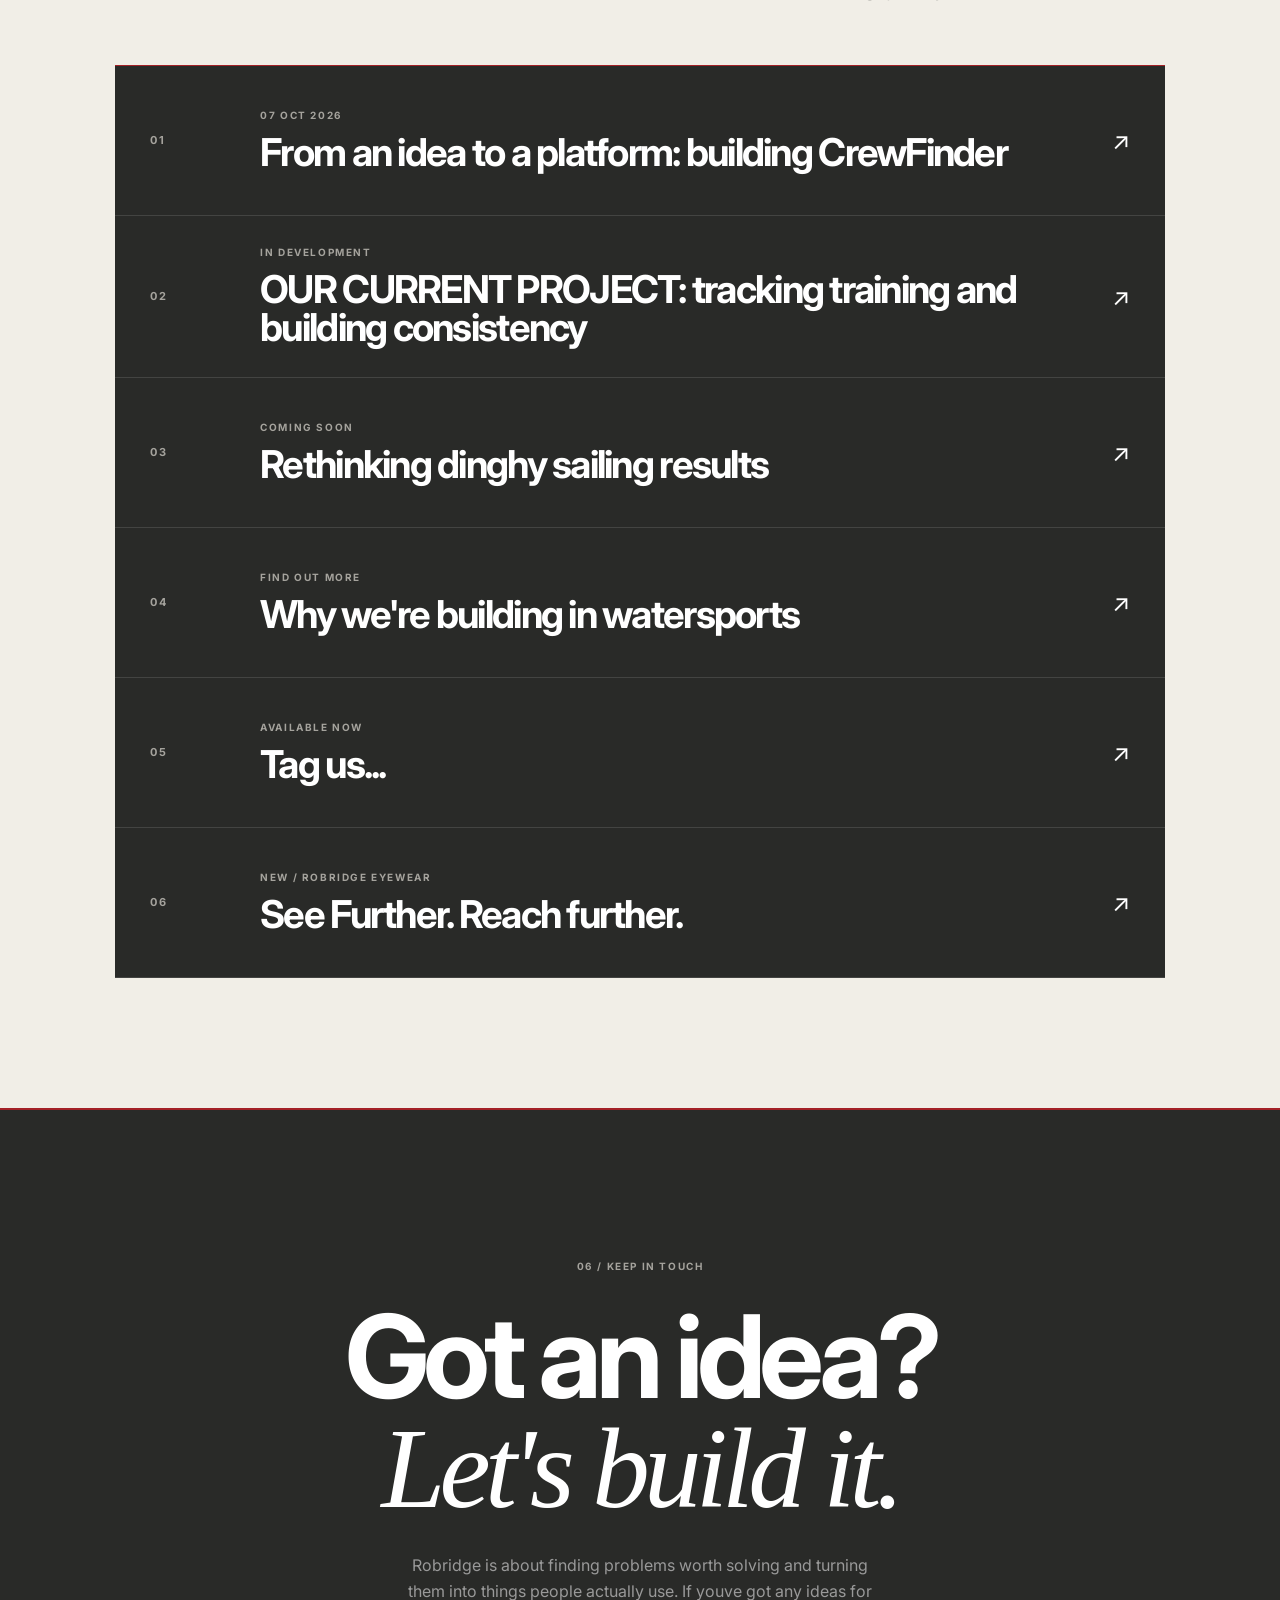
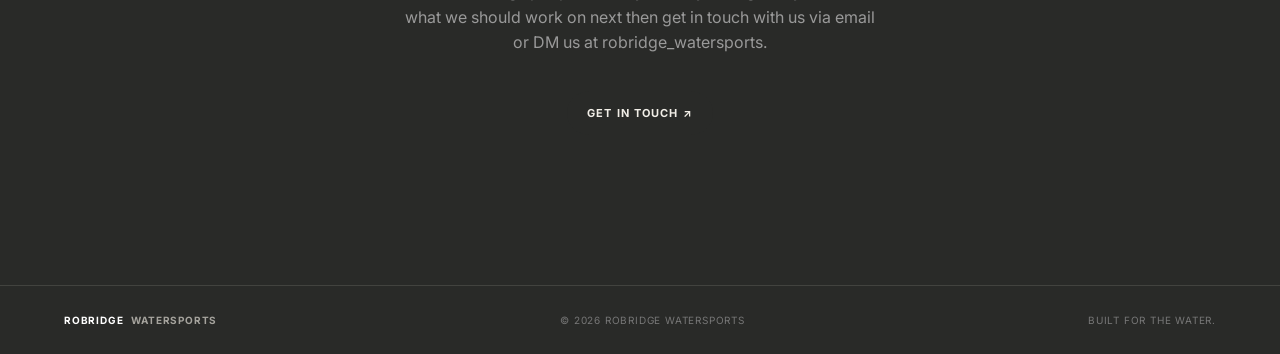
==== commit fb23aef6: "Rename 'Shop' link to 'Apparel' in navigation" ====
--- a/index.html
+++ b/index.html
@@ -31,7 +31,7 @@
     <a href="#athletes">Athletes</a>
     <a href="#impact">Impact</a>
     <a href="#journal">Journal</a>
-    <a href="shop.html">Shop</a>
+    <a href="shop.html">Apparel</a>
     <a class="nav-pill" href="#contact">Contact</a>
   </nav>
 </header>
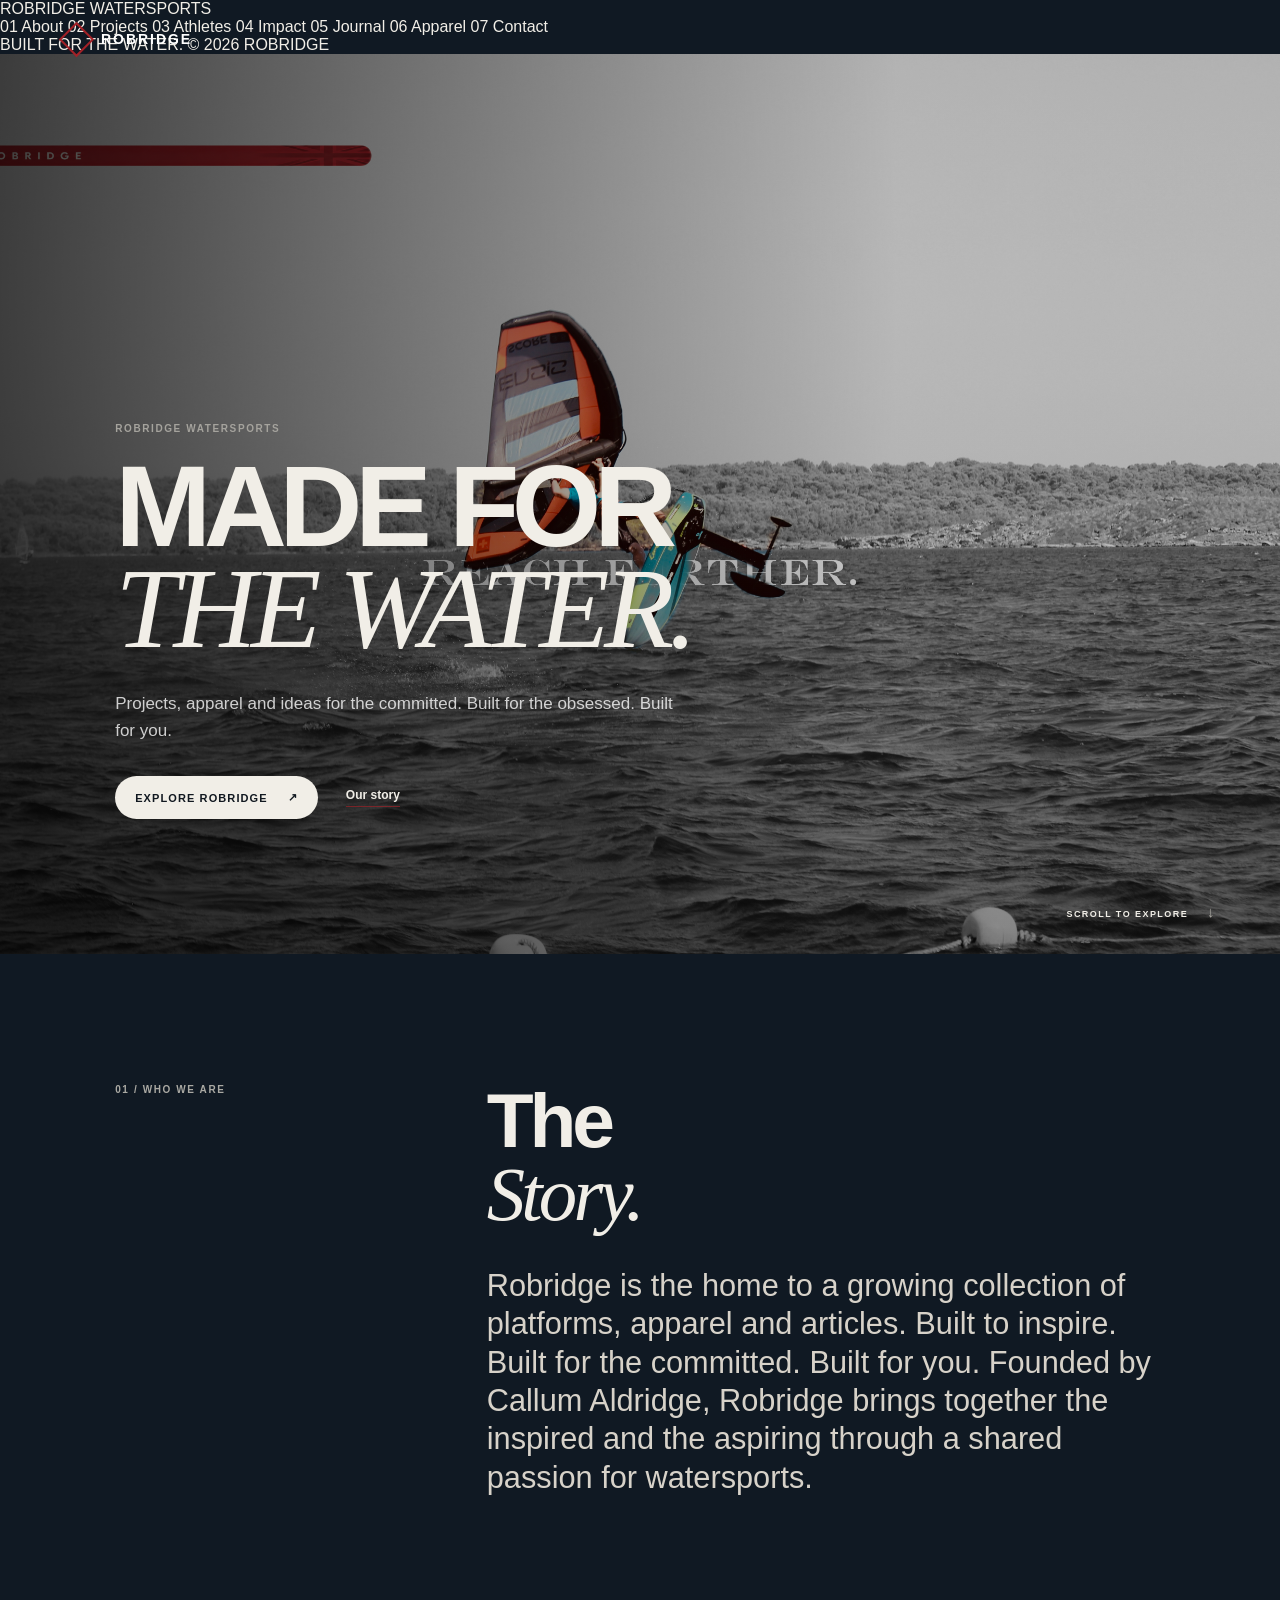
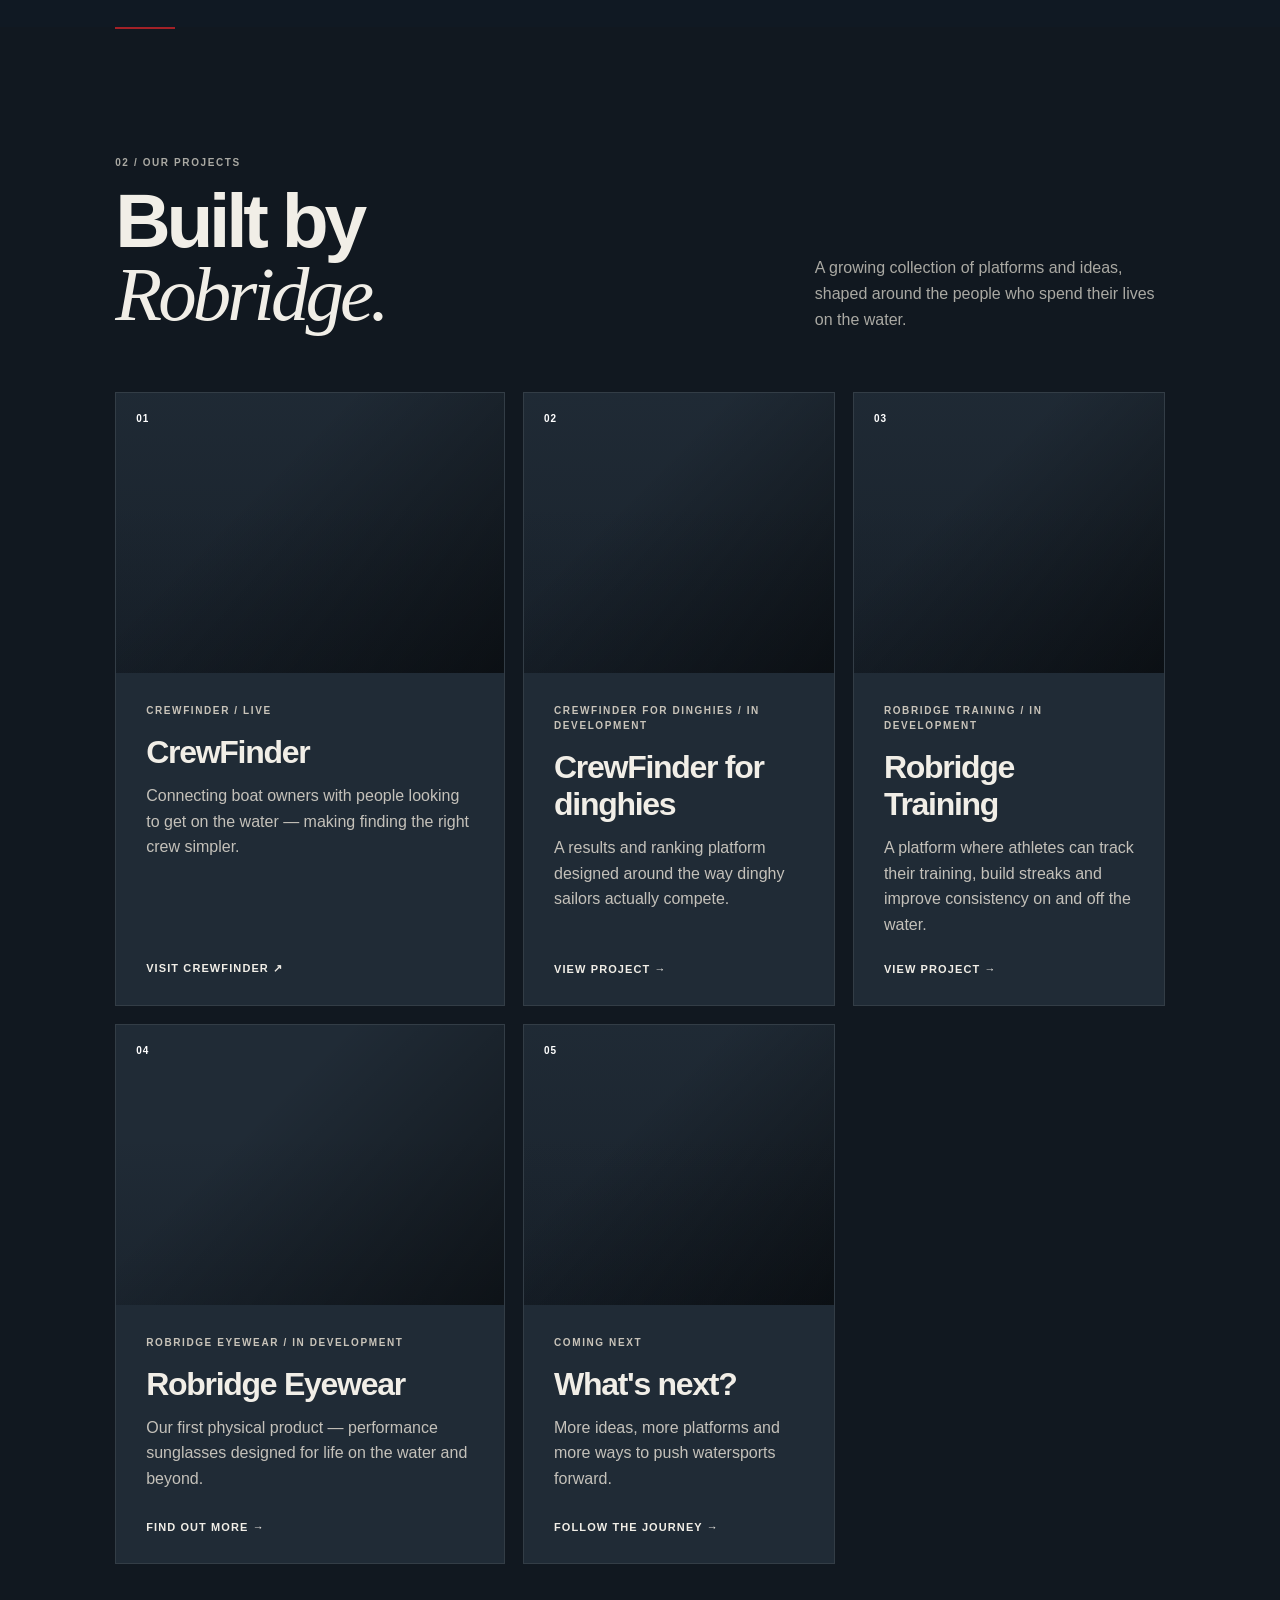
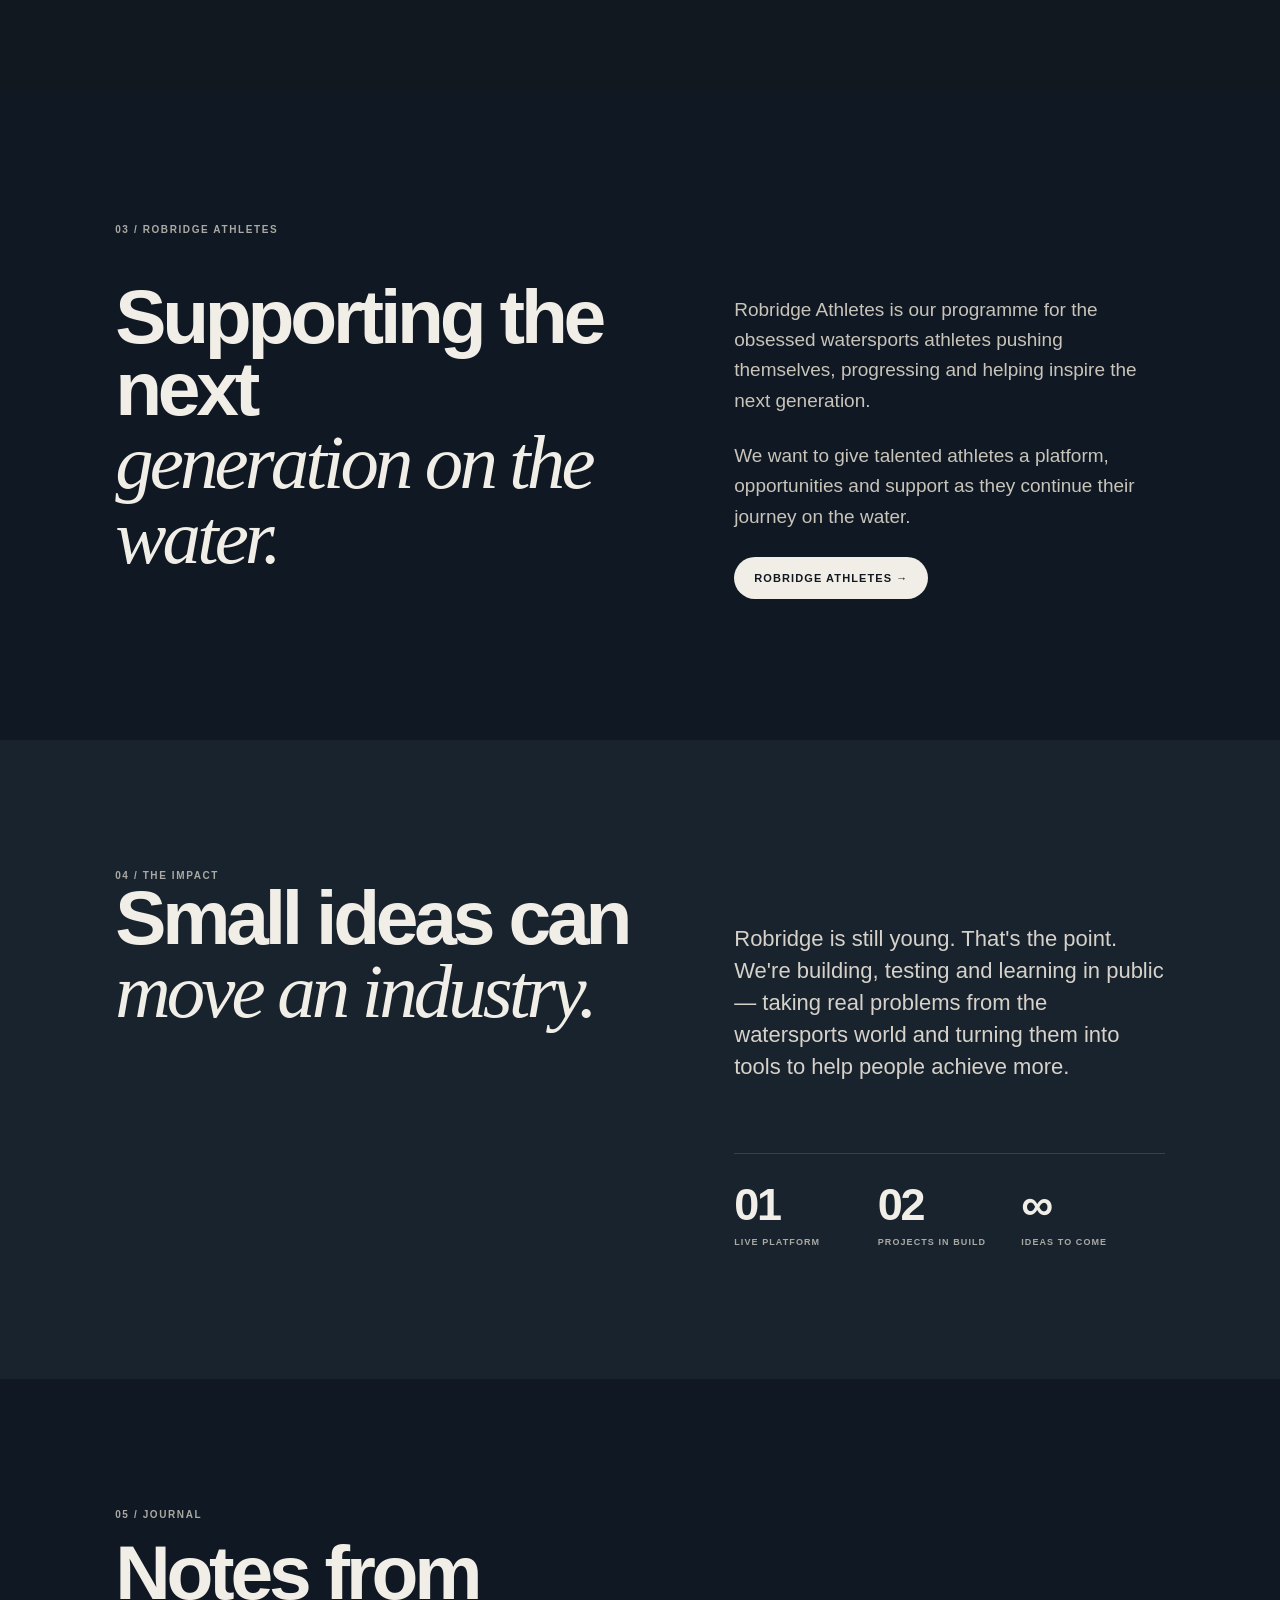
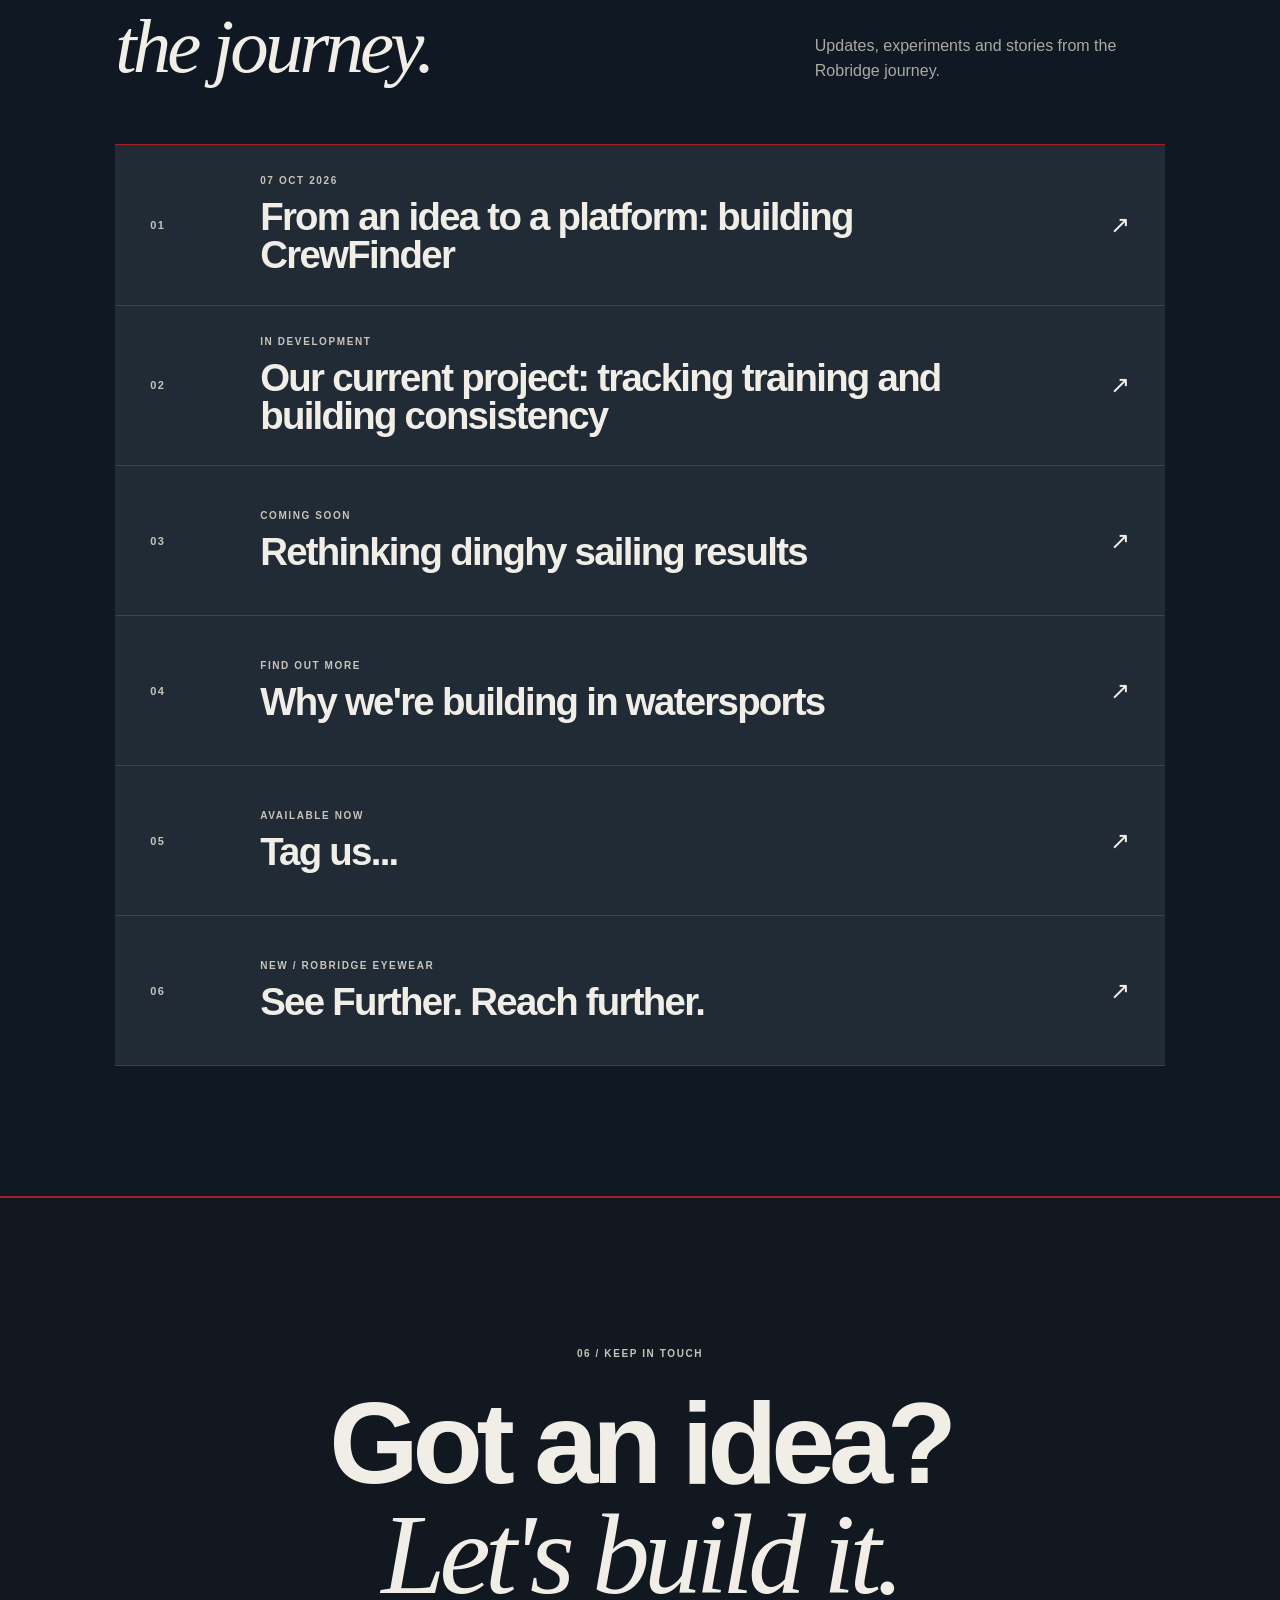
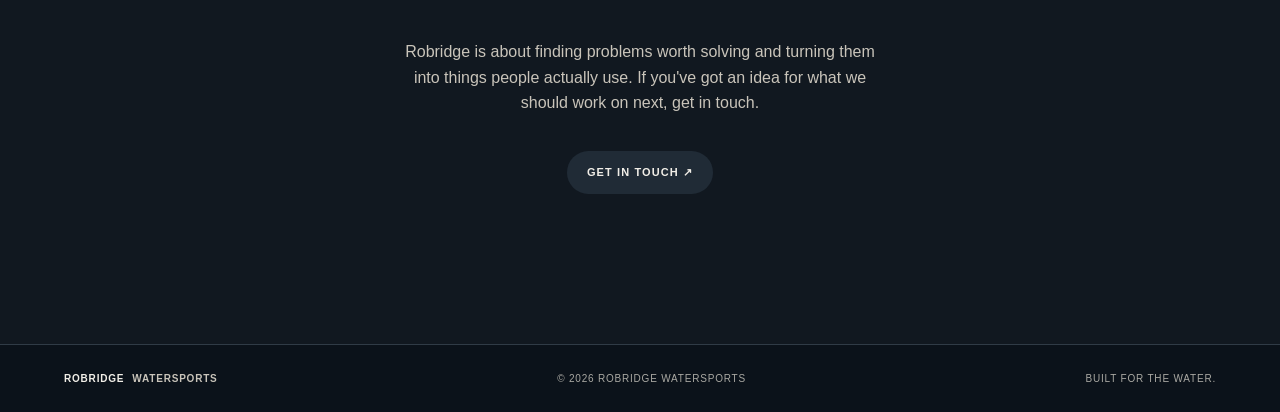
==== commit 3b4937a5: "Update index.html" ====
--- a/index.html
+++ b/index.html
@@ -1,625 +1,379 @@
+
 <!doctype html>
 <html lang="en">
 <head>
+  <meta charset="UTF-8">
+  <meta name="viewport" content="width=device-width, initial-scale=1.0">
+  <meta name="description" content="Robridge Watersports — building platforms, apparel and ideas for the watersports world.">
+  <title>Robridge — Built for the Water</title>
+
   <link rel="icon" type="image/png" href="favcon.png">
   <link rel="apple-touch-icon" href="apple-touch-icon.png.png">
-  <meta charset="UTF-8">
-  <meta name="viewport" content="width=device-width, initial-scale=1.0">
-  <meta name="description" content="Robridge Watersports — building digital platforms for the watersports community.">
-  <title>Robridge Watersports</title>
 
   <link rel="preconnect" href="https://fonts.googleapis.com">
   <link rel="preconnect" href="https://fonts.gstatic.com" crossorigin>
-  <link href="https://fonts.googleapis.com/css2?family=Inter:wght@400;500;600;700;800;900&display=swap" rel="stylesheet">
+  <link href="https://fonts.googleapis.com/css2?family=Bodoni+Moda:ital,opsz,wght@0,6..96,400;0,6..96,500;1,6..96,400;1,6..96,500&family=Manrope:wght@400;500;600;700;800&display=swap" rel="stylesheet">
 
   <link rel="stylesheet" href="styles.css">
 </head>
 
 <body>
 
-<header class="nav">
-  <a class="brand" href="#top" aria-label="Robridge Watersports home">
-    <span class="brand-mark"></span>
-    <span>ROBRIDGE</span>
-  </a>
-
-  <button class="menu-toggle" aria-label="Open menu" aria-expanded="false">☰</button>
-
-  <nav class="nav-links">
-    <a href="#about">About</a>
-    <a href="#projects">Projects</a>
-    <a href="#athletes">Athletes</a>
-    <a href="#impact">Impact</a>
-    <a href="#journal">Journal</a>
-    <a href="shop.html">Apparel</a>
-    <a class="nav-pill" href="#contact">Contact</a>
+  <div class="custom-cursor" aria-hidden="true">
+    <span class="cursor-label"></span>
+  </div>
+
+  <header class="nav">
+    <a class="brand" href="#top" aria-label="Robridge home">
+      <span class="brand-mark"></span>
+      <span>ROBRIDGE</span>
+    </a>
+
+    <button class="menu-toggle" aria-label="Open menu" aria-expanded="false">
+      <span></span>
+      <span></span>
+      <span></span>
+    </button>
+  </header>
+
+  <nav class="menu-overlay" aria-hidden="true">
+    <div class="menu-inner">
+      <div class="menu-heading">ROBRIDGE WATERSPORTS</div>
+
+      <div class="menu-links">
+        <a href="#about"><span>01</span> About</a>
+        <a href="#projects"><span>02</span> Projects</a>
+        <a href="#athletes"><span>03</span> Athletes</a>
+        <a href="#impact"><span>04</span> Impact</a>
+        <a href="#journal"><span>05</span> Journal</a>
+        <a href="shop.html"><span>06</span> Apparel</a>
+        <a href="#contact"><span>07</span> Contact</a>
+      </div>
+
+      <div class="menu-footer">
+        <span>BUILT FOR THE WATER.</span>
+        <span>© 2026 ROBRIDGE</span>
+      </div>
+    </div>
   </nav>
-</header>
-
-<main id="top">
-
-  <!-- HERO -->
-
-  <section class="hero">
-
-    <img
-      class="hero-video"
-      src="copy_5648F309-B76D-4BE5-AB15-664E5B7E9C8A.jpeg"
-      alt=""
-      fetchpriority="high"
-    >
-
-    <div class="hero-overlay"></div>
-
-    <div class="hero-content">
-
-      <p class="eyebrow">
-        ROBRIDGE WATERSPORTS
-      </p>
-
-      <h1>
-        <br>
-        <em></em>
-      </h1>
-
-      <p class="hero-copy">
-        Projects, apparel & articles for the commited. Built for the obsessed. Built for you.
-      </p>
-
-      <div class="hero-actions">
-
-        <a class="button button-light" href="#projects">
-          Explore our projects <span>↓</span>
-        </a>
-
-        <a class="text-link" href="#about">
-          Our story
-        </a>
-
-      </div>
-
-    </div>
-
-    <div class="scroll-hint">
-      SCROLL TO EXPLORE <span>↓</span>
-    </div>
-
-  </section>
-
-
-  <!-- ABOUT -->
-
-  <section id="about" class="intro section">
-
-    <div class="section-label">
-      01 / WHO WE ARE
-    </div>
-
-    <div>
-
-      <h2>
-        The.<br>
-        <span>Story.</span>
-      </h2>
-
-      <p class="lead">
-        Robridge is the home to a growing collection of platforms, apparel and articles. Built for the commited. Built to inspire. Built for YOU. The brand was founded by Callum Aldridge to turn a passion for watersports into something bigger, creating a place to bring together the inspired and the aspiring.
-      </p>
-
-    </div>
-
-  </section>
-
-
-  <!-- PROJECTS -->
-
-  <section id="projects" class="projects section">
-
-    <div class="section-head">
+
+  <main id="top">
+
+    <section class="hero">
+      <img
+        class="hero-video"
+        src="copy_5648F309-B76D-4BE5-AB15-664E5B7E9C8A.jpeg"
+        alt=""
+        fetchpriority="high"
+      >
+
+      <div class="hero-overlay"></div>
+
+      <div class="hero-content">
+        <p class="eyebrow">ROBRIDGE WATERSPORTS</p>
+
+        <h1>
+          MADE FOR<br>
+          <em>THE WATER.</em>
+        </h1>
+
+        <p class="hero-copy">
+          Projects, apparel and ideas for the committed.
+          Built for the obsessed. Built for you.
+        </p>
+
+        <div class="hero-actions">
+          <a class="button button-light" href="#projects">
+            Explore Robridge <span>↗</span>
+          </a>
+          <a class="text-link" href="#about">Our story</a>
+        </div>
+      </div>
+
+      <div class="scroll-hint">
+        SCROLL TO EXPLORE <span>↓</span>
+      </div>
+    </section>
+
+    <section id="about" class="intro section">
+      <div class="section-label">01 / WHO WE ARE</div>
 
       <div>
-
-        <div class="section-label">
-          02 / OUR PROJECTS
-        </div>
+        <h2>The<br><em>Story.</em></h2>
+
+        <p class="lead">
+          Robridge is the home to a growing collection of platforms,
+          apparel and articles. Built to inspire. Built for the committed.
+          Built for you. Founded by Callum Aldridge, Robridge brings
+          together the inspired and the aspiring through a shared passion
+          for watersports.
+        </p>
+      </div>
+    </section>
+
+    <section id="projects" class="projects section">
+      <div class="section-head">
+        <div>
+          <div class="section-label">02 / OUR PROJECTS</div>
+          <h2>Built by<br><em>Robridge.</em></h2>
+        </div>
+
+        <p>
+          A growing collection of platforms and ideas, shaped around
+          the people who spend their lives on the water.
+        </p>
+      </div>
+
+      <div class="project-grid">
+
+        <article class="project-card featured">
+          <div class="project-image crewfinder-image">
+            <span>01</span>
+          </div>
+          <div class="project-body">
+            <div class="project-meta">CREWFINDER / LIVE</div>
+            <h3>CrewFinder</h3>
+            <p>
+              Connecting boat owners with people looking to get on the water —
+              making finding the right crew simpler.
+            </p>
+            <a href="https://crew-finder-roan.vercel.app/" target="_blank" rel="noopener">
+              Visit CrewFinder ↗
+            </a>
+          </div>
+        </article>
+
+        <article class="project-card">
+          <div class="project-image dinghy-image">
+            <span>02</span>
+          </div>
+          <div class="project-body">
+            <div class="project-meta">CREWFINDER FOR DINGHIES / IN DEVELOPMENT</div>
+            <h3>CrewFinder for dinghies</h3>
+            <p>
+              A results and ranking platform designed around the way
+              dinghy sailors actually compete.
+            </p>
+            <a href="#contact">View project →</a>
+          </div>
+        </article>
+
+        <article class="project-card">
+          <div class="project-image training-image">
+            <span>03</span>
+          </div>
+          <div class="project-body">
+            <div class="project-meta">ROBRIDGE TRAINING / IN DEVELOPMENT</div>
+            <h3>Robridge Training</h3>
+            <p>
+              A platform where athletes can track their training,
+              build streaks and improve consistency on and off the water.
+            </p>
+            <a href="#contact">View project →</a>
+          </div>
+        </article>
+
+        <article class="project-card">
+          <div class="project-image sunglasses-image">
+            <span>04</span>
+          </div>
+          <div class="project-body">
+            <div class="project-meta">ROBRIDGE EYEWEAR / IN DEVELOPMENT</div>
+            <h3>Robridge Eyewear</h3>
+            <p>
+              Our first physical product — performance sunglasses
+              designed for life on the water and beyond.
+            </p>
+            <a href="journal-sunglasses.html">Find out more →</a>
+          </div>
+        </article>
+
+        <article class="project-card">
+          <div class="project-image future-image">
+            <span>05</span>
+          </div>
+          <div class="project-body">
+            <div class="project-meta">COMING NEXT</div>
+            <h3>What's next?</h3>
+            <p>
+              More ideas, more platforms and more ways to push
+              watersports forward.
+            </p>
+            <a href="#contact">Follow the journey →</a>
+          </div>
+        </article>
+
+      </div>
+    </section>
+
+    <section id="athletes" class="athletes section">
+      <div class="athletes-inner">
+        <div class="section-label">03 / ROBRIDGE ATHLETES</div>
+
+        <div class="athletes-grid">
+          <div>
+            <h2>
+              Supporting the next<br>
+              <em>generation on the water.</em>
+            </h2>
+          </div>
+
+          <div class="athletes-copy">
+            <p>
+              Robridge Athletes is our programme for the obsessed
+              watersports athletes pushing themselves, progressing
+              and helping inspire the next generation.
+            </p>
+            <p>
+              We want to give talented athletes a platform,
+              opportunities and support as they continue their
+              journey on the water.
+            </p>
+            <a class="button button-light" href="athletes.html">
+              Robridge Athletes →
+            </a>
+          </div>
+        </div>
+      </div>
+    </section>
+
+    <section id="impact" class="impact section">
+      <div class="section-label">04 / THE IMPACT</div>
+
+      <div class="impact-grid">
+        <div>
+          <h2>
+            Small ideas can<br>
+            <em>move an industry.</em>
+          </h2>
+        </div>
+
+        <div class="impact-copy">
+          <p>
+            Robridge is still young. That's the point. We're building,
+            testing and learning in public — taking real problems from
+            the watersports world and turning them into tools to help
+            people achieve more.
+          </p>
+
+          <div class="stats">
+            <div>
+              <strong>01</strong>
+              <span>LIVE PLATFORM</span>
+            </div>
+            <div>
+              <strong>02</strong>
+              <span>PROJECTS IN BUILD</span>
+            </div>
+            <div>
+              <strong>∞</strong>
+              <span>IDEAS TO COME</span>
+            </div>
+          </div>
+        </div>
+      </div>
+    </section>
+
+    <section id="journal" class="journal section">
+      <div class="section-head">
+        <div>
+          <div class="section-label">05 / JOURNAL</div>
+          <h2>Notes from<br><em>the journey.</em></h2>
+        </div>
+
+        <p>
+          Updates, experiments and stories from the Robridge journey.
+        </p>
+      </div>
+
+      <div class="journal-list">
+
+        <a class="journal-row" href="journal-crewfinder.html">
+          <div class="journal-number">01</div>
+          <div class="journal-info">
+            <p class="article-date">07 OCT 2026</p>
+            <h3>From an idea to a platform: building CrewFinder</h3>
+          </div>
+          <div class="journal-arrow">↗</div>
+        </a>
+
+        <a class="journal-row" href="journal-robridgetraining.html">
+          <div class="journal-number">02</div>
+          <div class="journal-info">
+            <p class="article-date">IN DEVELOPMENT</p>
+            <h3>Our current project: tracking training and building consistency</h3>
+          </div>
+          <div class="journal-arrow">↗</div>
+        </a>
+
+        <a class="journal-row" href="journal-dinghy-ranking.html">
+          <div class="journal-number">03</div>
+          <div class="journal-info">
+            <p class="article-date">COMING SOON</p>
+            <h3>Rethinking dinghy sailing results</h3>
+          </div>
+          <div class="journal-arrow">↗</div>
+        </a>
+
+        <a class="journal-row" href="journal-watersports.html">
+          <div class="journal-number">04</div>
+          <div class="journal-info">
+            <p class="article-date">FIND OUT MORE</p>
+            <h3>Why we're building in watersports</h3>
+          </div>
+          <div class="journal-arrow">↗</div>
+        </a>
+
+        <a class="journal-row" href="journal-tag-us.html">
+          <div class="journal-number">05</div>
+          <div class="journal-info">
+            <p class="article-date">AVAILABLE NOW</p>
+            <h3>Tag us...</h3>
+          </div>
+          <div class="journal-arrow">↗</div>
+        </a>
+
+        <a class="journal-row" href="journal-sunglasses.html">
+          <div class="journal-number">06</div>
+          <div class="journal-info">
+            <p class="article-date">NEW / ROBRIDGE EYEWEAR</p>
+            <h3>See Further. Reach further.</h3>
+          </div>
+          <div class="journal-arrow">↗</div>
+        </a>
+
+      </div>
+    </section>
+
+    <section id="contact" class="contact section">
+      <div class="contact-inner">
+        <div class="section-label">06 / KEEP IN TOUCH</div>
 
         <h2>
-          Built by Robridge.
+          Got an idea?<br>
+          <em>Let's build it.</em>
         </h2>
 
-      </div>
-
-      <p>
-        Explore the platforms we're building for the next generation of
-        watersports.
-      </p>
-
-    </div>
-
-
-    <div class="project-grid">
-
-
-      <!-- CREWFINDER -->
-
-      <article class="project-card featured">
-
-        <div class="project-image crewfinder-image">
-          <span>01</span>
-        </div>
-
-        <div class="project-body">
-
-          <div class="project-meta">
-            CREWFINDER / LIVE
-          </div>
-
-          <h3>
-            CrewFinder
-          </h3>
-
-          <p>
-            Connecting boat owners with people looking to get on the water —
-            making finding the right crew simpler.
-          </p>
-
-          <a
-            href="https://crew-finder-roan.vercel.app/"
-            target="_blank"
-            rel="noopener"
-          >
-            Visit CrewFinder ↗
-          </a>
-
-        </div>
-
-      </article>
-
-
-      <!-- DINGHY CREWFINDER -->
-
-      <article class="project-card">
-
-        <div class="project-image dinghy-image">
-          <span>02</span>
-        </div>
-
-        <div class="project-body">
-
-          <div class="project-meta">
-            CREWFINDER FOR DINGHIES / IN DEVELOPMENT
-          </div>
-
-          <h3>
-            CrewFinder for dinghies
-          </h3>
-
-          <p>
-            CrewFinder's dinghy sailing version will feature a results and
-            ranking platform designed around the way sailors actually compete.
-          </p>
-
-          <a href="#contact">
-            View project →
-          </a>
-
-        </div>
-
-      </article>
-
-
-      <!-- ROBRIDGE TRAINING -->
-
-      <article class="project-card">
-
-        <div class="project-image training-image">
-          <span>03</span>
-        </div>
-
-        <div class="project-body">
-
-          <div class="project-meta">
-            ROBRIDGE TRAINING / IN DEVELOPMENT
-          </div>
-
-          <h3>
-            Robridge training
-          </h3>
-
-          <p>
-            Robridge is introducing a platform where athletes can track their
-            training, build streaks and help improve consistency with training
-            on and off the water.
-          </p>
-
-          <a href="#contact">
-            View project →
-          </a>
-
-        </div>
-
-      </article>
-
-
-      <!-- ROBRIDGE EYEWEAR -->
-
-      <article class="project-card">
-
-        <div class="project-image sunglasses-image">
-          <span>04</span>
-        </div>
-
-        <div class="project-body">
-
-          <div class="project-meta">
-            ROBRIDGE EYEWEAR / IN DEVELOPMENT
-          </div>
-
-          <h3>
-            Robridge eyewear
-          </h3>
-
-          <p>
-            Our first physical product — performance sunglasses designed for
-            life on the water and beyond.
-          </p>
-
-          <a href="journal-sunglasses.html">
-            Find out more →
-          </a>
-
-        </div>
-
-      </article>
-
-
-      <!-- WHAT'S NEXT -->
-
-      <article class="project-card">
-
-        <div class="project-image future-image">
-          <span>05</span>
-        </div>
-
-        <div class="project-body">
-
-          <div class="project-meta">
-            COMING NEXT
-          </div>
-
-          <h3>
-            What's next?
-          </h3>
-
-          <p>
-            More ideas, more platforms and more ways to push watersports
-            forward.
-          </p>
-
-          <a href="#contact">
-            Follow the journey →
-          </a>
-
-        </div>
-
-      </article>
-
-
-    </div>
-
-  </section>
-
-
-  <!-- ATHLETES -->
-
-  <section id="athletes" class="athletes section">
-
-    <div class="athletes-inner">
-
-      <div class="section-label">
-        03 / ROBRIDGE ATHLETES
-      </div>
-
-      <div class="athletes-grid">
-
-        <div>
-
-          <h2>
-            Supporting the next<br>
-            <em>generation on the water.</em>
-          </h2>
-
-        </div>
-
-        <div class="athletes-copy">
-
-          <p>
-            Robridge Athletes is our programme for the obsessed watersports
-            athletes out there who are pushing themselves, progressing and helping
-            inspire the next generation.
-          </p>
-
-          <p>
-            We want to give talented athletes a platform, opportunities and
-            support as they continue their journey on the water.
-          </p>
-
-          <a class="button button-light" href="athletes.html">
-            Robridge Athletes →
-          </a>
-
-        </div>
-
-      </div>
-
-    </div>
-
-  </section>
-
-
-  <!-- IMPACT -->
-
-  <section id="impact" class="impact section">
-
-    <div class="section-label">
-      04 / THE IMPACT
-    </div>
-
-    <div class="impact-grid">
-
-      <div>
-
-        <h2>
-          Small ideas can<br>
-          <em>move an industry.</em>
-        </h2>
-
-      </div>
-
-      <div class="impact-copy">
-
         <p>
-          Robridge is still young. That's the point. We're building, testing
-          and learning in public — taking real problems from the watersports
-          world and turning them into tools for you to be more than just an athelete.
-        </p>
-
-        <div class="stats">
-
-          <div>
-            <strong>01</strong>
-            <span>LIVE PLATFORM</span>
-          </div>
-
-          <div>
-            <strong>02</strong>
-            <span>PROJECTS IN BUILD</span>
-          </div>
-
-          <div>
-            <strong>∞</strong>
-            <span>IDEAS TO COME</span>
-          </div>
-
-        </div>
-
-      </div>
-
-    </div>
-
-  </section>
-
-
-  <!-- JOURNAL -->
-
-  <section id="journal" class="journal section">
-
-    <div class="section-head">
-
-      <div>
-
-        <div class="section-label">
-          05 / JOURNAL
-        </div>
-
-        <h2>
-          What we're working on.
-        </h2>
-
-      </div>
-
-      <p>
-        Updates, experiments and stories from the Robridge journey.
-      </p>
-
-    </div>
-
-
-    <div class="journal-list">
-
-
-      <a class="journal-row" href="journal-crewfinder.html">
-
-        <div class="journal-number">01</div>
-
-        <div class="journal-info">
-
-          <p class="article-date">
-            07 OCT 2026
-          </p>
-
-          <h3>
-            From an idea to a platform: building CrewFinder
-          </h3>
-
-        </div>
-
-        <div class="journal-arrow">↗</div>
-
-      </a>
-
-
-      <a class="journal-row" href="journal-robridgetraining.html">
-
-        <div class="journal-number">02</div>
-
-        <div class="journal-info">
-
-          <p class="article-date">
-            IN DEVELOPMENT
-          </p>
-
-          <h3>
-            OUR CURRENT PROJECT: tracking training and building consistency
-          </h3>
-
-        </div>
-
-        <div class="journal-arrow">↗</div>
-
-      </a>
-
-
-      <a class="journal-row" href="journal-dinghy-ranking.html">
-
-        <div class="journal-number">03</div>
-
-        <div class="journal-info">
-
-          <p class="article-date">
-            COMING SOON
-          </p>
-
-          <h3>
-            Rethinking dinghy sailing results
-          </h3>
-
-        </div>
-
-        <div class="journal-arrow">↗</div>
-
-      </a>
-
-
-      <a class="journal-row" href="journal-watersports.html">
-
-        <div class="journal-number">04</div>
-
-        <div class="journal-info">
-
-          <p class="article-date">
-            FIND OUT MORE
-          </p>
-
-          <h3>
-            Why we're building in watersports
-          </h3>
-
-        </div>
-
-        <div class="journal-arrow">↗</div>
-
-      </a>
-
-
-      <a class="journal-row" href="journal-tag-us.html">
-
-        <div class="journal-number">05</div>
-
-        <div class="journal-info">
-
-          <p class="article-date">
-            AVAILABLE NOW
-          </p>
-
-          <h3>
-            Tag us...
-          </h3>
-
-        </div>
-
-        <div class="journal-arrow">↗</div>
-
-      </a>
-
-
-      <a class="journal-row" href="journal-sunglasses.html">
-
-        <div class="journal-number">06</div>
-
-        <div class="journal-info">
-
-          <p class="article-date">
-            NEW / ROBRIDGE EYEWEAR
-          </p>
-
-          <h3>
-            See Further. Reach further.
-          </h3>
-
-        </div>
-
-        <div class="journal-arrow">↗</div>
-
-      </a>
-
-
-    </div>
-
-  </section>
-
-
-  <!-- CONTACT -->
-
-  <section id="contact" class="contact section">
-
-    <div class="contact-inner">
-
-      <div class="section-label">
-        06 / KEEP IN TOUCH
-      </div>
-
-      <h2>
-        Got an idea?<br>
-        <em>Let's build it.</em>
-      </h2>
-
-      <p>
-        Robridge is about finding problems worth solving and turning them
-        into things people actually use. If youve got any ideas for what we
-        should work on next then get in touch with us via email or DM us at
-        robridge_watersports.
-      </p>
-
-      <a class="button button-dark" href="mailto:robridgewatersports@gmail.com">
-        Get in touch ↗
-      </a>
-
-    </div>
-
-  </section>
-
-</main>
-
-
-<footer>
-
-  <div class="footer-brand">
-    ROBRIDGE<span>WATERSPORTS</span>
-  </div>
-
-  <div>
-    © 2026 Robridge Watersports
-  </div>
-
-  <div>
-    Built for the water.
-  </div>
-
-</footer>
-
-
-<script src="script.js"></script>
-
+          Robridge is about finding problems worth solving and turning
+          them into things people actually use. If you've got an idea
+          for what we should work on next, get in touch.
+        </p>
+
+        <a class="button button-dark" href="mailto:robridgewatersports@gmail.com">
+          Get in touch ↗
+        </a>
+      </div>
+    </section>
+
+  </main>
+
+  <footer>
+    <div class="footer-brand">ROBRIDGE<span>WATERSPORTS</span></div>
+    <div>© 2026 Robridge Watersports</div>
+    <div>Built for the water.</div>
+  </footer>
+
+  <script src="script.js"></script>
 </body>
 </html>
--- a/styles.css
+++ b/styles.css
@@ -1,14 +1,15 @@
+
 :root{
-  --ink:#292A28;
-  --paper:#F1EEE7;
-  --muted:#77756F;
-  --line:rgba(41,42,40,.14);
-  --white:#fff;
-  --stone:#D9D7D1;
-  --charcoal:#292A28;
-  --charcoal-soft:#343532;
-
-  /* ROBRIDGE RED */
+  --ink:#F1EEE7;
+  --paper:#101923;
+  --muted:#AAA9A3;
+  --line:rgba(241,238,231,.14);
+  --white:#18232E;
+  --stone:#303B46;
+  --charcoal:#111820;
+  --charcoal-soft:#202B36;
+
+  /* ROBRIDGE RED — UNCHANGED */
   --accent:#A32127;
   --accent-dark:#292A28;
   --accent-light:#A5A39D;
@@ -34,6 +35,9 @@
   text-decoration:none;
 }
 
+button{
+  font:inherit;
+}
 
 /* =========================
    NAVIGATION
@@ -106,7 +110,6 @@
   font-size:25px;
 }
 
-
 /* =========================
    HERO
 ========================= */
@@ -116,7 +119,7 @@
   min-height:680px;
   position:relative;
   overflow:hidden;
-  background:#292A28;
+  background:#111820;
   color:#F1EEE7;
 }
 
@@ -199,18 +202,23 @@
 }
 
 .button-light{
-  background:#fff;
-  color:#292A28;
+  background:#F1EEE7;
+  color:#111820;
+  transition:background .2s ease;
+}
+
+.button-light:hover{
+  background:#DCD6CA;
 }
 
 .button-dark{
-  background:#292A28;
+  background:#202B36;
   color:#F1EEE7;
   transition:background .2s ease;
 }
 
 .button-dark:hover{
-  background:#343532;
+  background:#303D4A;
 }
 
 .text-link{
@@ -235,7 +243,6 @@
   color:#A5A39D;
 }
 
-
 /* =========================
    GENERAL SECTIONS
 ========================= */
@@ -248,6 +255,8 @@
   display:grid;
   grid-template-columns:1fr 2.3fr;
   gap:6vw;
+  background:#101923;
+  color:#F1EEE7;
 }
 
 h2{
@@ -267,24 +276,23 @@
   line-height:1.25;
   max-width:850px;
   margin:0;
+  color:#D7D2C9;
 }
 
 .section-label{
-  color:#77756F;
-}
-
+  color:#AAA9A3;
+}
 
 /* =========================
    PROJECTS
 ========================= */
 
 .projects{
-  background:#292A28;
+  background:#111820;
   color:#F1EEE7;
   position:relative;
 }
 
-/* subtle Robridge red signature */
 .projects:before{
   content:"";
   position:absolute;
@@ -309,7 +317,7 @@
 
 .section-head>p{
   max-width:350px;
-  color:#92928e;
+  color:#AAA9A3;
   line-height:1.6;
   margin:0;
 }
@@ -321,8 +329,8 @@
 }
 
 .project-card{
-  background:#343532;
-  border:1px solid rgba(255,255,255,.08);
+  background:#202B36;
+  border:1px solid rgba(241,238,231,.09);
   min-height:540px;
   display:flex;
   flex-direction:column;
@@ -332,7 +340,7 @@
 }
 
 .project-card:hover{
-  border-color:rgba(163,33,39,.45);
+  border-color:rgba(163,33,39,.55);
   transform:translateY(-4px);
 }
 
@@ -350,7 +358,7 @@
   inset:0;
   background:
     linear-gradient(135deg,transparent 35%,rgba(0,0,0,.5)),
-    linear-gradient(0deg,rgba(41,42,40,.35),transparent 60%);
+    linear-gradient(0deg,rgba(17,24,32,.35),transparent 60%);
 }
 
 .project-image span{
@@ -364,41 +372,41 @@
   color:#fff;
 }
 
-
-/* CREWFINDER — high performance sailing */
+/* CREWFINDER */
+
 .crewfinder-image{
   background-image:
-    linear-gradient(rgba(41,42,40,.08),rgba(41,42,40,.48)),
+    linear-gradient(rgba(17,24,32,.08),rgba(17,24,32,.48)),
     url("https://images.unsplash.com/photo-1790695904601-fc7c5a95091c?auto=format&fit=crop&w=1400&q=85");
   background-size:cover;
   background-position:center;
 }
 
-
-/* DINGHY — Nacra / 49er style racing image */
+/* DINGHY */
+
 .dinghy-image{
   background-image:
-    linear-gradient(rgba(41,42,40,.05),rgba(41,42,40,.42)),
+    linear-gradient(rgba(17,24,32,.05),rgba(17,24,32,.42)),
     url("https://images.unsplash.com/photo-1772397677158-0b66fc93e85f?auto=format&fit=crop&fm=jpg&q=85&w=1400");
   background-size:cover;
   background-position:center;
 }
 
-
-/* TRAINING — performance / foiling */
+/* TRAINING */
+
 .training-image{
   background-image:
-    linear-gradient(rgba(41,42,40,.08),rgba(41,42,40,.48)),
+    linear-gradient(rgba(17,24,32,.08),rgba(17,24,32,.48)),
     url("https://images.unsplash.com/photo-1467818488384-3a21f2b79959?auto=format&fit=crop&w=1400&q=85");
   background-size:cover;
   background-position:center;
 }
 
-
 /* WHAT'S NEXT */
+
 .future-image{
   background-image:
-    linear-gradient(rgba(41,42,40,.05),rgba(41,42,40,.45)),
+    linear-gradient(rgba(17,24,32,.05),rgba(17,24,32,.45)),
     url("https://images.unsplash.com/photo-1763653740009-cc47d761ccb3?auto=format&fit=crop&w=1400&q=85");
   background-size:cover;
   background-position:center;
@@ -412,7 +420,7 @@
 }
 
 .project-meta{
-  color:#A5A39D;
+  color:#C9C4BA;
   line-height:1.5;
 }
 
@@ -424,7 +432,7 @@
 }
 
 .project-body p{
-  color:#a5a5a0;
+  color:#C4C1BA;
   line-height:1.6;
   margin:0 0 25px;
 }
@@ -442,13 +450,45 @@
   color:#F1EEE7;
 }
 
+/* =========================
+   ATHLETES
+========================= */
+
+.athletes{
+  background:#101923;
+  color:#F1EEE7;
+}
+
+.athletes-inner{
+  max-width:1400px;
+  margin:auto;
+}
+
+.athletes-grid{
+  display:grid;
+  grid-template-columns:1.2fr 1fr;
+  gap:8vw;
+  margin-top:45px;
+}
+
+.athletes-copy{
+  padding-top:15px;
+}
+
+.athletes-copy p{
+  font-size:19px;
+  line-height:1.6;
+  color:#C9C4BA;
+  margin:0 0 25px;
+}
 
 /* =========================
    IMPACT
 ========================= */
 
 .impact{
-  background:#d9d7d1;
+  background:#18232E;
+  color:#F1EEE7;
 }
 
 .impact-grid{
@@ -465,6 +505,7 @@
   font-size:22px;
   line-height:1.45;
   max-width:600px;
+  color:#D7D2C9;
 }
 
 .stats{
@@ -483,22 +524,23 @@
   font-size:45px;
   letter-spacing:-.05em;
   font-weight:700;
+  color:#F1EEE7;
 }
 
 .stats span{
   font-size:9px;
   letter-spacing:.12em;
   font-weight:700;
-  color:#77756F;
-}
-
+  color:#AAA9A3;
+}
 
 /* =========================
    JOURNAL
 ========================= */
 
 .journal{
-  background:var(--paper);
+  background:#101923;
+  color:#F1EEE7;
 }
 
 .journal-list{
@@ -509,14 +551,14 @@
 .journal-row{
   width:100%;
   min-height:150px;
-  background:#292A28;
-  color:#fff;
+  background:#202B36;
+  color:#F1EEE7;
   display:grid;
   grid-template-columns:80px 1fr 60px;
   align-items:center;
   gap:30px;
   padding:30px 35px;
-  border-bottom:1px solid rgba(255,255,255,.12);
+  border-bottom:1px solid rgba(241,238,231,.12);
   transition:
     background .25s ease,
     padding .25s ease,
@@ -524,7 +566,7 @@
 }
 
 .journal-row:hover{
-  background:#3B3C39;
+  background:#303D4A;
   padding-left:45px;
   border-bottom-color:rgba(163,33,39,.7);
 }
@@ -533,7 +575,7 @@
   font-size:11px;
   font-weight:700;
   letter-spacing:.12em;
-  color:#A5A39D;
+  color:#C9C4BA;
 }
 
 .journal-info{
@@ -542,7 +584,7 @@
 
 .journal-info .article-date{
   margin:0 0 12px;
-  color:#A5A39D;
+  color:#C9C4BA;
 }
 
 .journal-info h3{
@@ -551,6 +593,7 @@
   line-height:1;
   letter-spacing:-.045em;
   font-weight:700;
+  color:#F1EEE7;
 }
 
 .journal-arrow{
@@ -565,19 +608,19 @@
   color:#F1EEE7;
 }
 
-
 /* =========================
    ARTICLE PAGES
 ========================= */
 
 .article-page{
-  background:var(--paper);
+  background:#101923;
+  color:#F1EEE7;
   min-height:100vh;
 }
 
 .article-hero{
-  background:#292A28;
-  color:#fff;
+  background:#111820;
+  color:#F1EEE7;
   padding:190px 9vw 90px;
   border-bottom:2px solid #A32127;
 }
@@ -587,7 +630,7 @@
 }
 
 .article-hero .article-date{
-  color:#A5A39D;
+  color:#C9C4BA;
   margin:0 0 25px;
 }
 
@@ -602,6 +645,7 @@
   max-width:850px;
   margin:0 auto;
   padding:100px 30px 140px;
+  color:#F1EEE7;
 }
 
 .article-content .article-intro{
@@ -609,12 +653,13 @@
   line-height:1.35;
   letter-spacing:-.025em;
   margin-bottom:60px;
+  color:#F1EEE7;
 }
 
 .article-content p{
   font-size:18px;
   line-height:1.75;
-  color:#4e4c48;
+  color:#D7D2C9;
   margin:0 0 30px;
 }
 
@@ -622,12 +667,14 @@
   font-size:42px;
   margin:80px 0 25px;
   letter-spacing:-.045em;
+  color:#F1EEE7;
 }
 
 .article-content h3{
   font-size:28px;
   margin:50px 0 20px;
   letter-spacing:-.03em;
+  color:#F1EEE7;
 }
 
 .article-back{
@@ -645,25 +692,24 @@
 
 .article-placeholder{
   padding:30px;
-  background:#e3e0d9;
-  border-left:2px solid rgba(163,33,39,.65);
+  background:#202B36;
+  border-left:2px solid #A32127;
   margin:30px 0;
 }
 
 .article-placeholder p{
   margin:0;
-  color:#777;
+  color:#C9C4BA;
   font-size:15px;
 }
 
-
 /* =========================
    CONTACT
 ========================= */
 
 .contact{
-  background:#292A28;
-  color:#fff;
+  background:#111820;
+  color:#F1EEE7;
   text-align:center;
   padding-top:150px;
   padding-bottom:150px;
@@ -676,7 +722,7 @@
 }
 
 .contact .section-label{
-  color:#A5A39D;
+  color:#C9C4BA;
 }
 
 .contact h2{
@@ -685,21 +731,20 @@
 }
 
 .contact p{
-  color:#999;
+  color:#C9C4BA;
   max-width:480px;
   margin:0 auto 35px;
   line-height:1.6;
 }
 
-
 /* =========================
    FOOTER
 ========================= */
 
 footer{
-  background:#292A28;
-  color:#777;
-  border-top:1px solid #42433F;
+  background:#0B121A;
+  color:#AAA9A3;
+  border-top:1px solid #303B46;
   padding:28px 5vw;
   display:flex;
   justify-content:space-between;
@@ -709,15 +754,14 @@
 }
 
 .footer-brand{
-  color:#fff;
+  color:#F1EEE7;
   font-weight:700;
 }
 
 .footer-brand span{
-  color:#A5A39D;
+  color:#C9C4BA;
   margin-left:8px;
 }
-
 
 /* =========================
    MOBILE
@@ -740,7 +784,8 @@
     top:68px;
     left:0;
     right:0;
-    background:#292A28;
+    background:#111820;
+    color:#F1EEE7;
     padding:25px 6vw;
     flex-direction:column;
     align-items:flex-start;
@@ -765,7 +810,8 @@
   }
 
   .intro,
-  .impact-grid{
+  .impact-grid,
+  .athletes-grid{
     grid-template-columns:1fr;
   }
 
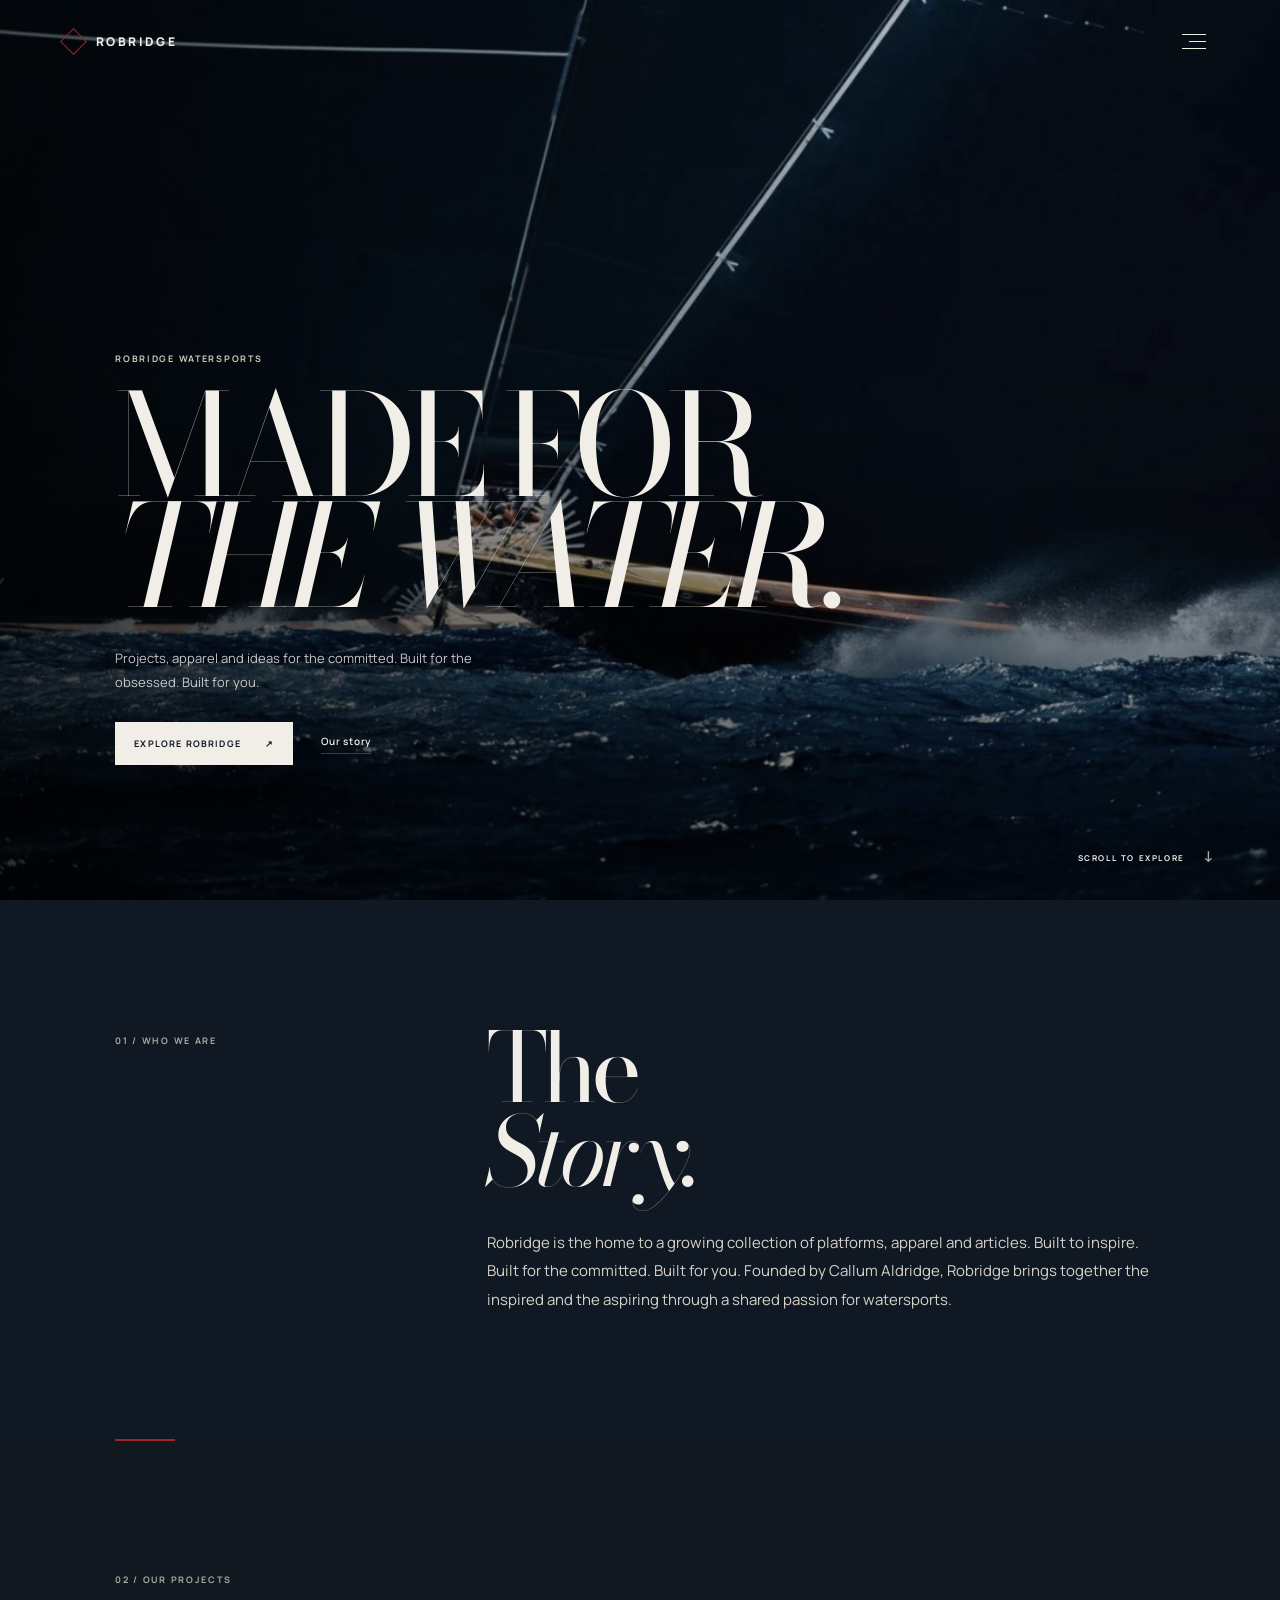
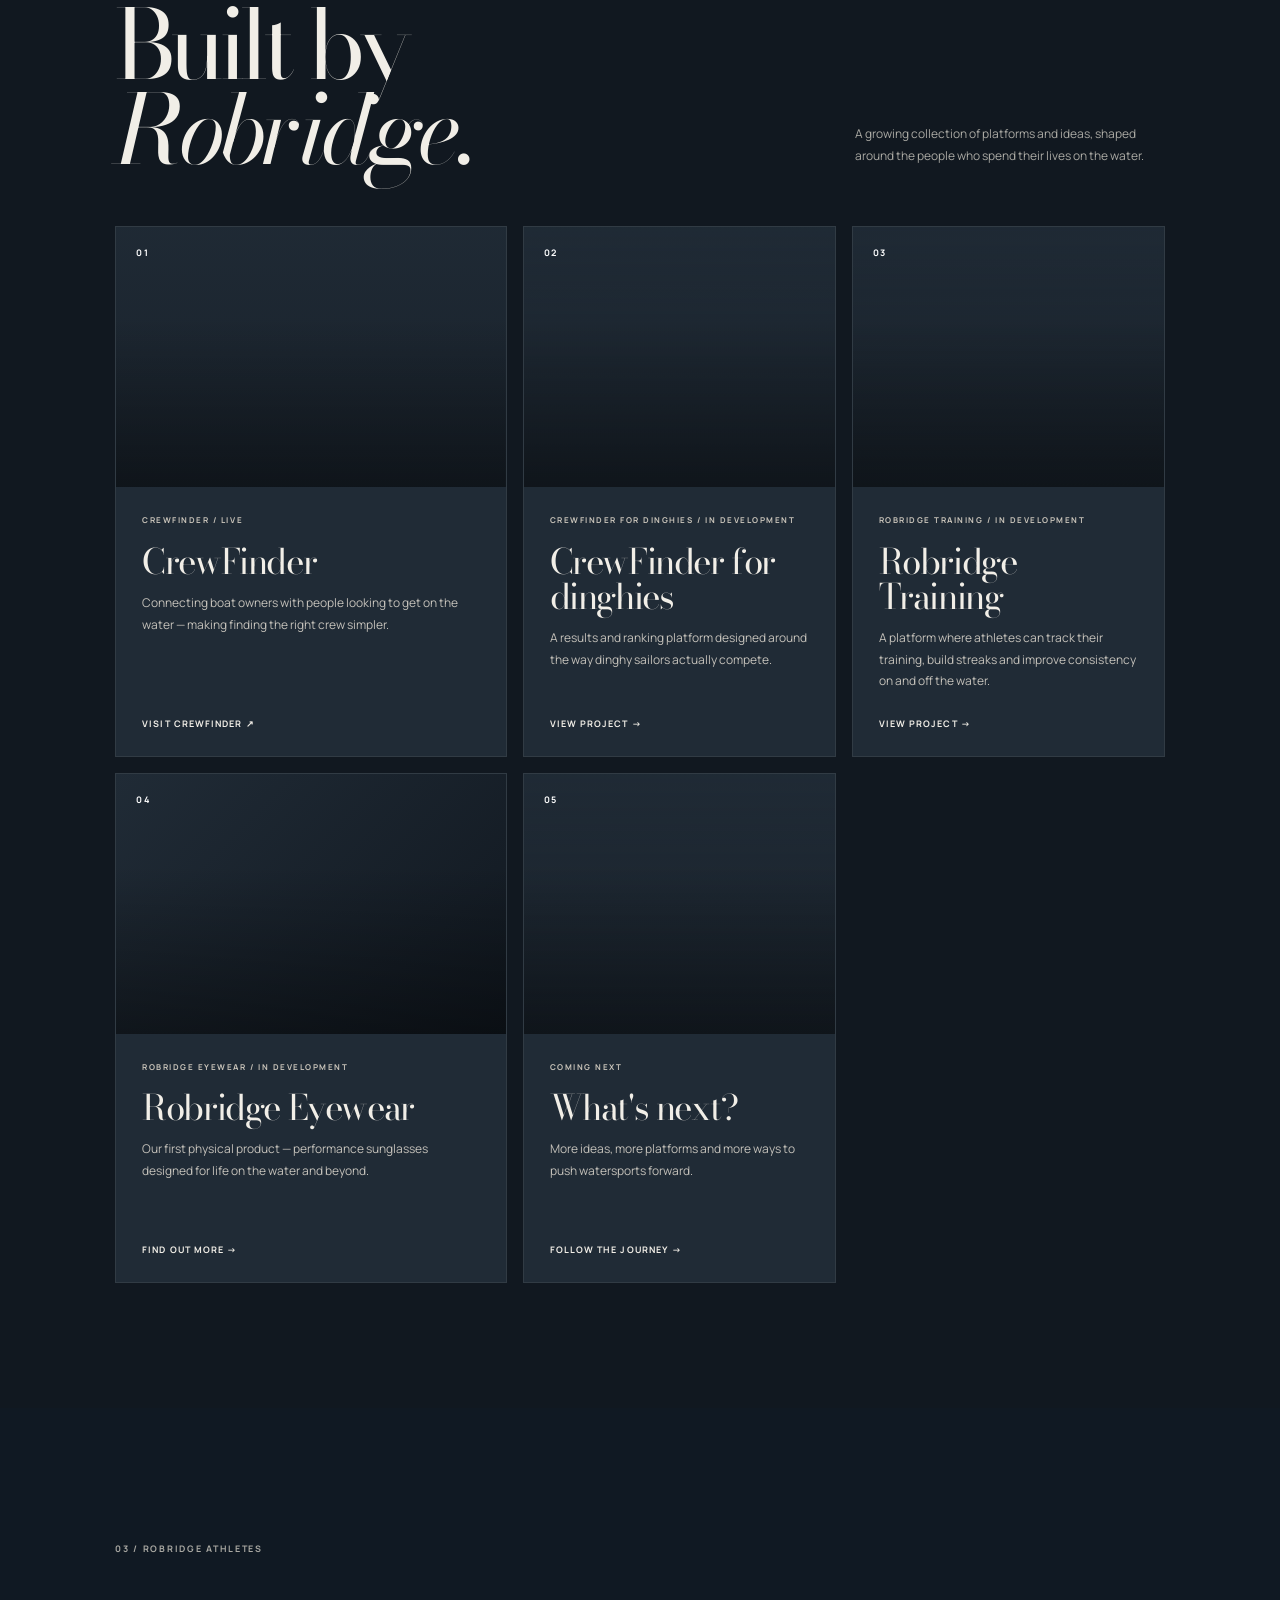
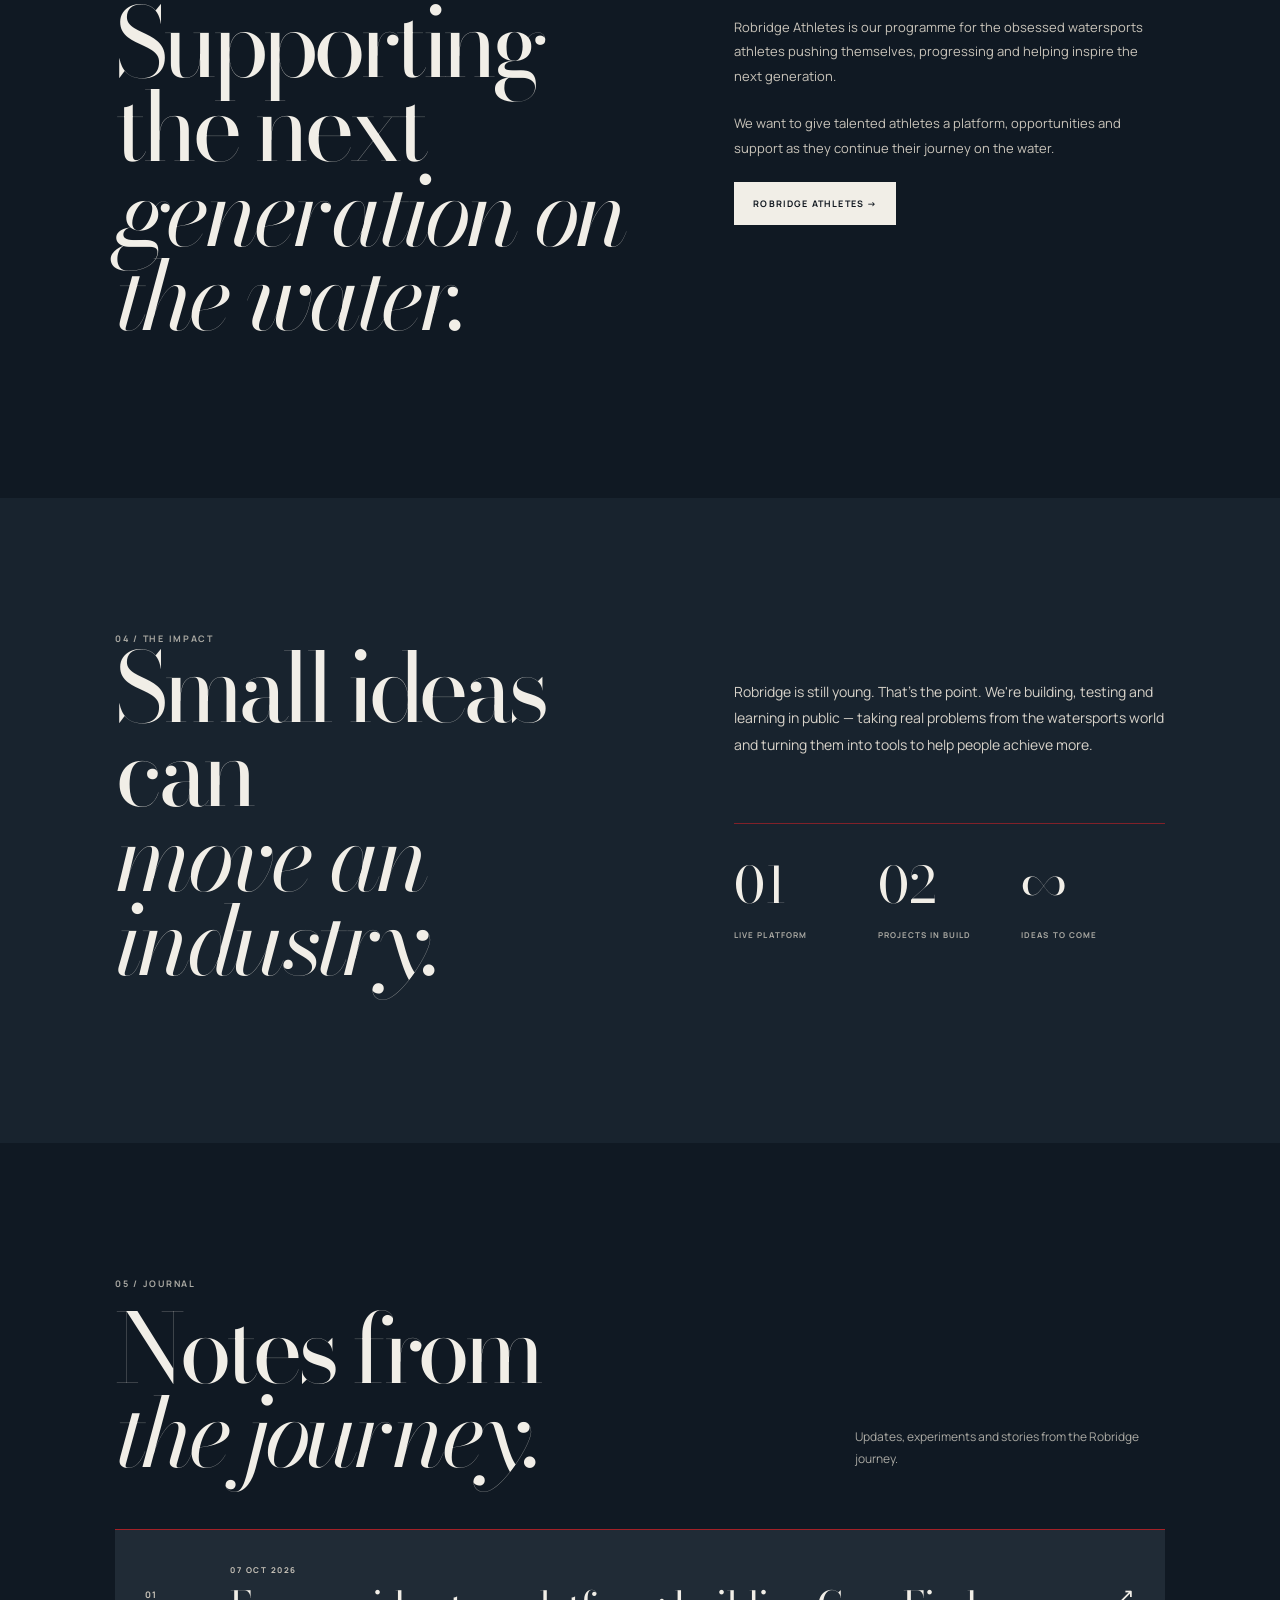
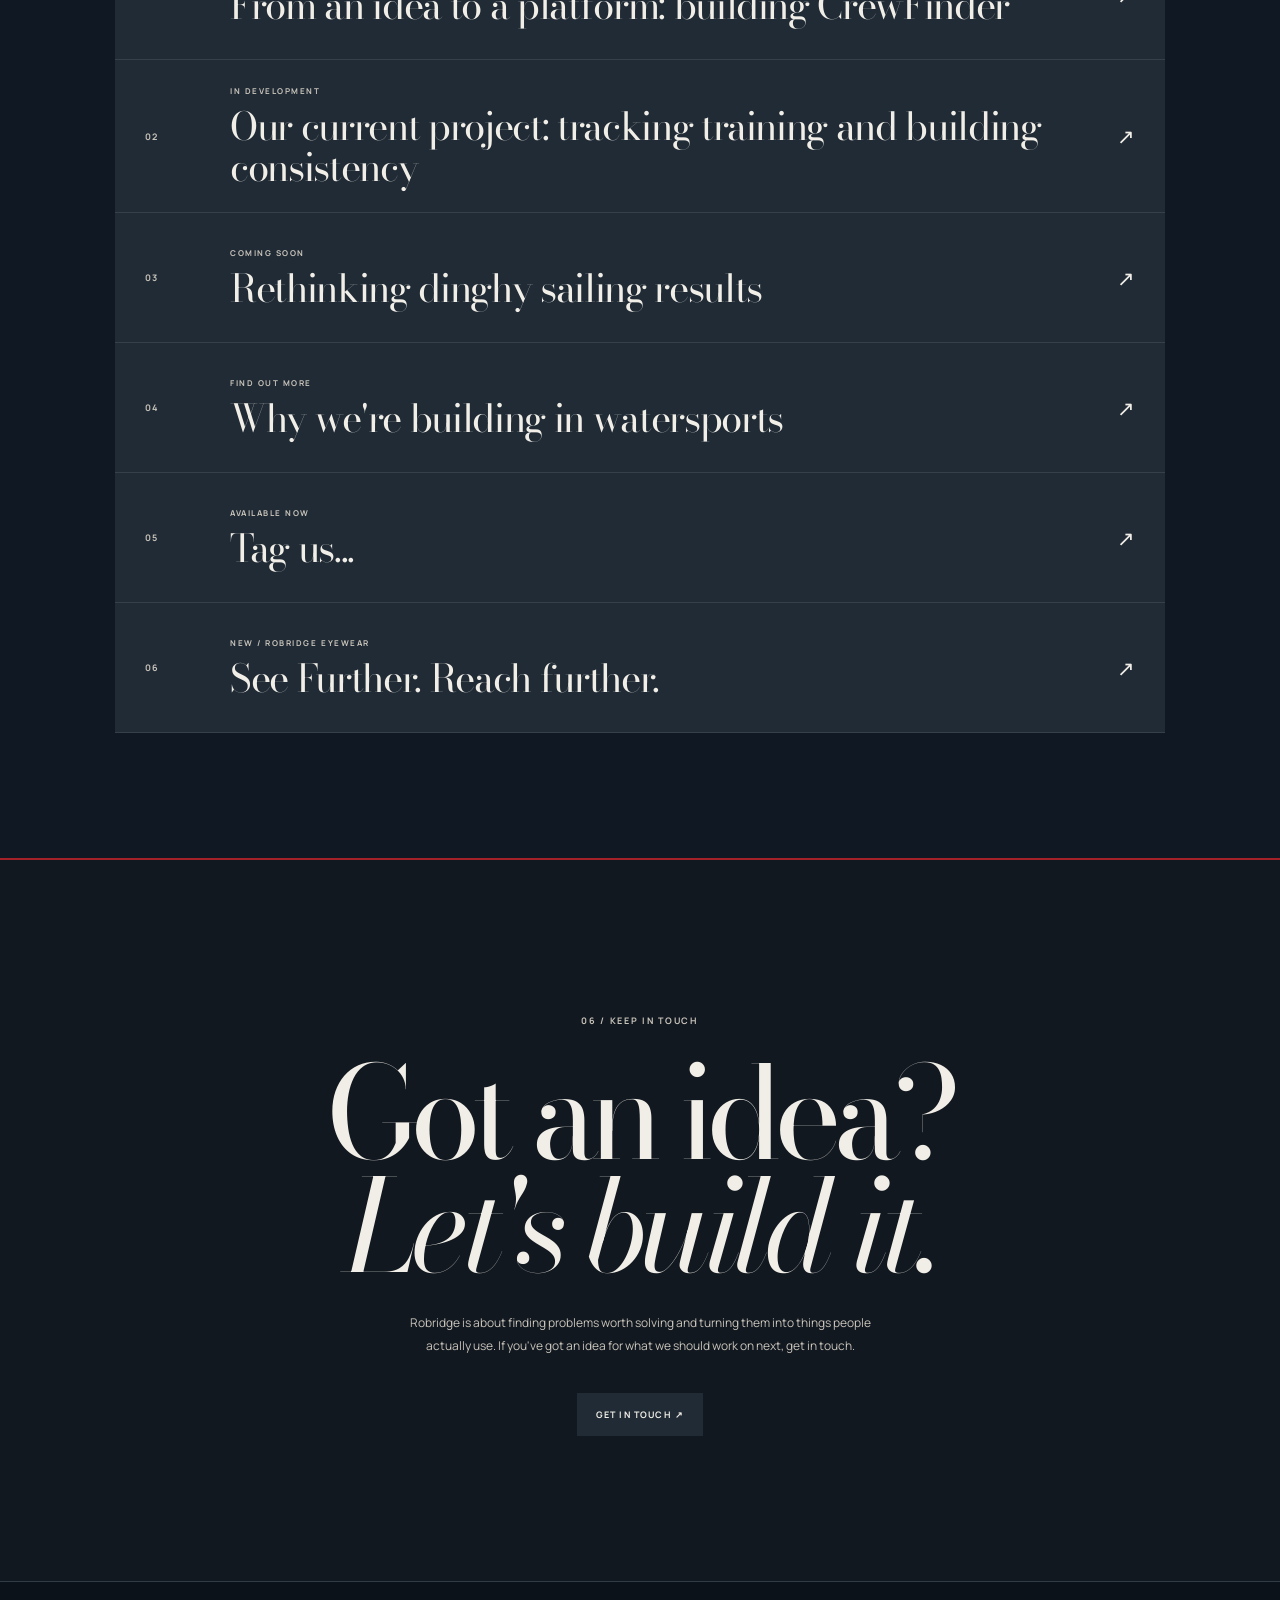
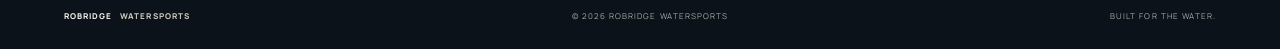
==== commit f70365dc: "Update hero image source in index.html" ====
--- a/index.html
+++ b/index.html
@@ -62,7 +62,7 @@
     <section class="hero">
       <img
         class="hero-video"
-        src="copy_5648F309-B76D-4BE5-AB15-664E5B7E9C8A.jpeg"
+        src="Screenshot 2026-11-19 4.14.58 PM.png"
         alt=""
         fetchpriority="high"
       >
--- a/styles.css
+++ b/styles.css
@@ -1,893 +1,1069 @@
 
-:root{
-  --ink:#F1EEE7;
-  --paper:#101923;
-  --muted:#AAA9A3;
-  --line:rgba(241,238,231,.14);
-  --white:#18232E;
-  --stone:#303B46;
-  --charcoal:#111820;
-  --charcoal-soft:#202B36;
-
-  /* ROBRIDGE RED — UNCHANGED */
-  --accent:#A32127;
-  --accent-dark:#292A28;
-  --accent-light:#A5A39D;
-}
-
-*{
-  box-sizing:border-box;
-}
-
-html{
-  scroll-behavior:smooth;
-}
-
-body{
-  margin:0;
-  background:var(--paper);
-  color:var(--ink);
-  font-family:Inter,Arial,sans-serif;
-}
-
-a{
-  color:inherit;
-  text-decoration:none;
-}
-
-button{
-  font:inherit;
-}
-
-/* =========================
-   NAVIGATION
-========================= */
-
-.nav{
-  position:fixed;
-  z-index:20;
-  top:0;
-  left:0;
-  right:0;
-  height:78px;
-  padding:0 5vw;
-  display:flex;
-  align-items:center;
-  justify-content:space-between;
-  color:#fff;
-  mix-blend-mode:normal;
-}
-
-.brand{
-  display:flex;
-  gap:12px;
-  align-items:center;
-  font-weight:700;
-  letter-spacing:.14em;
-  font-size:14px;
-}
-
-.brand-mark{
-  width:25px;
-  height:25px;
-  border:2px solid var(--accent);
-  display:block;
-  transform:rotate(45deg);
-  box-shadow:0 0 0 1px rgba(163,33,39,.05);
-}
-
-.nav-links{
-  display:flex;
-  align-items:center;
-  gap:30px;
-  font-size:12px;
-  font-weight:700;
-  text-transform:uppercase;
-  letter-spacing:.09em;
-}
-
-.nav-links a{
-  opacity:.9;
-  transition:.2s;
-}
-
-.nav-links a:hover{
-  opacity:1;
-  color:#F1EEE7;
-}
-
-.nav-pill{
-  border:1px solid rgba(163,33,39,.45);
-  padding:11px 17px;
-  border-radius:100px;
-}
-
-.menu-toggle{
-  display:none;
-  background:none;
-  border:0;
-  color:#F1EEE7;
-  font-size:25px;
-}
-
-/* =========================
-   HERO
-========================= */
-
-.hero{
-  height:100svh;
-  min-height:680px;
-  position:relative;
-  overflow:hidden;
-  background:#111820;
-  color:#F1EEE7;
-}
-
-.hero-video{
-  position:absolute;
-  inset:0;
-  width:100%;
-  height:100%;
-  object-fit:cover;
-}
-
-.hero-overlay{
-  position:absolute;
-  inset:0;
+:root {
+  --ink: #F1EEE7;
+  --paper: #101923;
+  --muted: #AAA9A3;
+  --line: rgba(241,238,231,.14);
+  --white: #18232E;
+  --stone: #303B46;
+  --charcoal: #111820;
+  --charcoal-soft: #202B36;
+  --accent: #A32127;
+
+  --display: "Bodoni Moda", Didot, "Times New Roman", serif;
+  --body: "Manrope", Arial, sans-serif;
+}
+
+* {
+  box-sizing: border-box;
+}
+
+html {
+  scroll-behavior: smooth;
+  scroll-padding-top: 80px;
+}
+
+body {
+  margin: 0;
+  background: var(--paper);
+  color: var(--ink);
+  font-family: var(--body);
+  font-size: 14px;
+  -webkit-font-smoothing: antialiased;
+}
+
+body.menu-open {
+  overflow: hidden;
+}
+
+a {
+  color: inherit;
+  text-decoration: none;
+}
+
+button {
+  font: inherit;
+}
+
+::selection {
+  background: var(--accent);
+  color: white;
+}
+
+/* NAVIGATION */
+
+.nav {
+  position: fixed;
+  z-index: 100;
+  top: 0;
+  left: 0;
+  right: 0;
+  height: 82px;
+  padding: 0 5vw;
+  display: flex;
+  align-items: center;
+  justify-content: space-between;
+  color: #F1EEE7;
+  transition: background .3s ease;
+}
+
+.brand {
+  display: flex;
+  align-items: center;
+  gap: 13px;
+  font-size: 12px;
+  font-weight: 800;
+  letter-spacing: .2em;
+  position: relative;
+  z-index: 102;
+}
+
+.brand-mark {
+  width: 19px;
+  height: 19px;
+  border: 1.5px solid var(--accent);
+  display: block;
+  transform: rotate(45deg);
+}
+
+/* THREE-LINE MENU BUTTON */
+
+.menu-toggle {
+  width: 44px;
+  height: 44px;
+  padding: 10px;
+  border: 0;
+  background: transparent;
+  display: flex;
+  flex-direction: column;
+  justify-content: center;
+  align-items: center;
+  gap: 6px;
+  cursor: pointer;
+  position: relative;
+  z-index: 102;
+  color: var(--ink);
+}
+
+.menu-toggle span {
+  display: block;
+  width: 24px;
+  height: 1px;
+  background: currentColor;
+  transition:
+    transform .35s ease,
+    width .35s ease,
+    opacity .2s ease;
+}
+
+.menu-toggle span:nth-child(2) {
+  width: 17px;
+  margin-left: 7px;
+}
+
+.menu-toggle:hover span:nth-child(2) {
+  width: 24px;
+}
+
+.menu-toggle.active span:nth-child(1) {
+  transform: translateY(7px) rotate(45deg);
+}
+
+.menu-toggle.active span:nth-child(2) {
+  opacity: 0;
+}
+
+.menu-toggle.active span:nth-child(3) {
+  transform: translateY(-7px) rotate(-45deg);
+}
+
+/* FULL-SCREEN MENU */
+
+.menu-overlay {
+  position: fixed;
+  inset: 0;
+  z-index: 99;
+  background: #0B121A;
+  color: var(--ink);
+  display: flex;
+  align-items: center;
+  justify-content: center;
+  visibility: hidden;
+  opacity: 0;
+  clip-path: inset(0 0 100% 0);
+  transition:
+    clip-path .65s cubic-bezier(.77,0,.18,1),
+    opacity .35s ease,
+    visibility .65s;
+}
+
+.menu-overlay.open {
+  visibility: visible;
+  opacity: 1;
+  clip-path: inset(0 0 0 0);
+}
+
+.menu-inner {
+  width: 82%;
+  max-width: 1200px;
+  padding: 110px 0 55px;
+  display: flex;
+  flex-direction: column;
+  min-height: 100%;
+  justify-content: space-between;
+}
+
+.menu-heading,
+.menu-footer {
+  font-size: 9px;
+  font-weight: 700;
+  letter-spacing: .2em;
+  color: var(--muted);
+}
+
+.menu-links {
+  display: flex;
+  flex-direction: column;
+  align-items: flex-start;
+  gap: 3px;
+}
+
+.menu-links a {
+  display: flex;
+  align-items: baseline;
+  gap: 20px;
+  font-family: var(--display);
+  font-size: clamp(38px, 6vw, 76px);
+  line-height: 1.05;
+  font-weight: 400;
+  transition: color .25s ease, transform .3s ease;
+}
+
+.menu-links a:hover {
+  color: #C9C4BA;
+  transform: translateX(12px);
+}
+
+.menu-links a span {
+  font-family: var(--body);
+  font-size: 9px;
+  letter-spacing: .1em;
+  color: var(--accent);
+}
+
+.menu-footer {
+  display: flex;
+  justify-content: space-between;
+}
+
+/* HERO */
+
+.hero {
+  height: 100svh;
+  min-height: 680px;
+  position: relative;
+  overflow: hidden;
+  background: #111820;
+  color: #F1EEE7;
+}
+
+.hero-video {
+  position: absolute;
+  inset: 0;
+  width: 100%;
+  height: 100%;
+  object-fit: cover;
+  object-position: center;
+}
+
+.hero-overlay {
+  position: absolute;
+  inset: 0;
   background:
-    linear-gradient(90deg,rgba(0,0,0,.72),rgba(0,0,0,.18) 70%),
-    linear-gradient(0deg,rgba(0,0,0,.35),transparent 50%);
-}
-
-.hero-content{
-  position:absolute;
-  left:9vw;
-  bottom:15vh;
-  max-width:760px;
+    linear-gradient(90deg, rgba(0,0,0,.64), rgba(0,0,0,.08) 80%),
+    linear-gradient(0deg, rgba(0,0,0,.45), transparent 60%);
+}
+
+.hero-content {
+  position: absolute;
+  left: 9vw;
+  bottom: 15vh;
+  max-width: 850px;
 }
 
 .eyebrow,
 .section-label,
 .project-meta,
-.article-date{
-  font-size:10px;
-  letter-spacing:.16em;
-  font-weight:700;
-}
-
-.eyebrow{
-  margin-bottom:22px;
-  color:var(--accent-light);
-}
-
-h1{
-  font-size:clamp(60px,9vw,138px);
-  line-height:.88;
-  letter-spacing:-.065em;
-  margin:0;
-  font-weight:700;
+.article-date {
+  font-size: 9px;
+  letter-spacing: .19em;
+  font-weight: 700;
+}
+
+.eyebrow {
+  margin-bottom: 25px;
+  color: #D0C8B9;
+}
+
+h1 {
+  font-family: var(--display);
+  font-size: clamp(76px, 11vw, 158px);
+  line-height: .79;
+  letter-spacing: -.065em;
+  margin: 0;
+  font-weight: 400;
 }
 
 h1 em,
-h2 em{
-  font-family:Georgia,serif;
-  font-weight:400;
-  letter-spacing:-.05em;
-}
-
-.hero-copy{
-  font-size:17px;
-  line-height:1.55;
-  max-width:560px;
-  color:rgba(255,255,255,.78);
-  margin:32px 0;
-}
-
-.hero-actions{
-  display:flex;
-  align-items:center;
-  gap:28px;
-}
-
-.button{
-  display:inline-flex;
-  align-items:center;
-  gap:20px;
-  padding:15px 20px;
-  font-size:11px;
-  font-weight:700;
-  letter-spacing:.1em;
-  text-transform:uppercase;
-  border-radius:100px;
-}
-
-.button-light{
-  background:#F1EEE7;
-  color:#111820;
-  transition:background .2s ease;
-}
-
-.button-light:hover{
-  background:#DCD6CA;
-}
-
-.button-dark{
-  background:#202B36;
-  color:#F1EEE7;
-  transition:background .2s ease;
-}
-
-.button-dark:hover{
-  background:#303D4A;
-}
-
-.text-link{
-  font-size:12px;
-  font-weight:700;
-  border-bottom:1px solid rgba(163,33,39,.65);
-  padding-bottom:4px;
-}
-
-.scroll-hint{
-  position:absolute;
-  bottom:34px;
-  right:5vw;
-  font-size:9px;
-  letter-spacing:.16em;
-  font-weight:700;
-}
-
-.scroll-hint span{
-  margin-left:15px;
-  font-size:15px;
-  color:#A5A39D;
-}
-
-/* =========================
-   GENERAL SECTIONS
-========================= */
-
-.section{
-  padding:130px 9vw;
-}
-
-.intro{
-  display:grid;
-  grid-template-columns:1fr 2.3fr;
-  gap:6vw;
-  background:#101923;
-  color:#F1EEE7;
-}
-
-h2{
-  font-size:clamp(44px,6vw,90px);
-  line-height:.95;
-  letter-spacing:-.055em;
-  margin:0 0 35px;
-  font-weight:700;
-}
-
-h2 span{
-  color:inherit;
-}
-
-.lead{
-  font-size:clamp(22px,2.4vw,34px);
-  line-height:1.25;
-  max-width:850px;
-  margin:0;
-  color:#D7D2C9;
-}
-
-.section-label{
-  color:#AAA9A3;
-}
-
-/* =========================
-   PROJECTS
-========================= */
-
-.projects{
-  background:#111820;
-  color:#F1EEE7;
-  position:relative;
-}
-
-.projects:before{
-  content:"";
-  position:absolute;
-  top:0;
-  left:9vw;
-  width:60px;
-  height:2px;
-  background:#A32127;
-}
-
-.section-head{
-  display:flex;
-  justify-content:space-between;
-  align-items:flex-end;
-  gap:40px;
-  margin-bottom:60px;
-}
-
-.section-head h2{
-  margin:16px 0 0;
-}
-
-.section-head>p{
-  max-width:350px;
-  color:#AAA9A3;
-  line-height:1.6;
-  margin:0;
-}
-
-.project-grid{
-  display:grid;
-  grid-template-columns:1.25fr 1fr 1fr;
-  gap:18px;
-}
-
-.project-card{
-  background:#202B36;
-  border:1px solid rgba(241,238,231,.09);
-  min-height:540px;
-  display:flex;
-  flex-direction:column;
-  transition:
-    border-color .25s ease,
-    transform .25s ease;
-}
-
-.project-card:hover{
-  border-color:rgba(163,33,39,.55);
-  transform:translateY(-4px);
-}
-
-.project-image{
-  height:280px;
-  position:relative;
-  overflow:hidden;
-  background-size:cover;
-  background-position:center;
-}
-
-.project-image:after{
-  content:"";
-  position:absolute;
-  inset:0;
-  background:
-    linear-gradient(135deg,transparent 35%,rgba(0,0,0,.5)),
-    linear-gradient(0deg,rgba(17,24,32,.35),transparent 60%);
-}
-
-.project-image span{
-  position:absolute;
-  z-index:2;
-  top:20px;
-  left:20px;
-  font-size:10px;
-  font-weight:700;
-  letter-spacing:.1em;
-  color:#fff;
-}
-
-/* CREWFINDER */
-
-.crewfinder-image{
+h2 em {
+  font-family: var(--display);
+  font-weight: 400;
+  font-style: italic;
+  letter-spacing: -.055em;
+}
+
+.hero-copy {
+  font-size: 13px;
+  line-height: 1.8;
+  max-width: 390px;
+  color: rgba(255,255,255,.76);
+  margin: 35px 0 28px;
+  font-weight: 400;
+}
+
+.hero-actions {
+  display: flex;
+  align-items: center;
+  gap: 28px;
+}
+
+.button {
+  display: inline-flex;
+  align-items: center;
+  gap: 24px;
+  padding: 15px 19px;
+  font-size: 9px;
+  font-weight: 700;
+  letter-spacing: .13em;
+  text-transform: uppercase;
+  border-radius: 0;
+  transition: background .25s ease, color .25s ease;
+}
+
+.button-light {
+  background: #F1EEE7;
+  color: #111820;
+}
+
+.button-light:hover {
+  background: var(--accent);
+  color: white;
+}
+
+.button-dark {
+  background: #202B36;
+  color: #F1EEE7;
+}
+
+.button-dark:hover {
+  background: var(--accent);
+}
+
+.text-link {
+  font-size: 10px;
+  font-weight: 600;
+  letter-spacing: .08em;
+  border-bottom: 1px solid rgba(163,33,39,.8);
+  padding-bottom: 5px;
+}
+
+.scroll-hint {
+  position: absolute;
+  bottom: 34px;
+  right: 5vw;
+  font-size: 8px;
+  letter-spacing: .2em;
+  font-weight: 700;
+}
+
+.scroll-hint span {
+  margin-left: 15px;
+  font-size: 15px;
+  color: #AAA9A3;
+}
+
+/* GENERAL SECTIONS */
+
+.section {
+  padding: 125px 9vw;
+}
+
+.intro {
+  display: grid;
+  grid-template-columns: 1fr 2.3fr;
+  gap: 6vw;
+  background: #101923;
+  color: var(--ink);
+}
+
+h2 {
+  font-family: var(--display);
+  font-size: clamp(58px, 7.5vw, 112px);
+  line-height: .88;
+  letter-spacing: -.065em;
+  margin: 0 0 35px;
+  font-weight: 400;
+}
+
+.section-label {
+  color: #AAA9A3;
+  padding-top: 9px;
+}
+
+.lead {
+  font-size: 15px;
+  line-height: 1.9;
+  max-width: 760px;
+  margin: 0;
+  color: #D7D2C9;
+  font-weight: 400;
+}
+
+/* PROJECTS */
+
+.projects {
+  background: #111820;
+  color: var(--ink);
+  position: relative;
+}
+
+.projects:before {
+  content: "";
+  position: absolute;
+  top: 0;
+  left: 9vw;
+  width: 60px;
+  height: 2px;
+  background: var(--accent);
+}
+
+.section-head {
+  display: flex;
+  justify-content: space-between;
+  align-items: flex-end;
+  gap: 40px;
+  margin-bottom: 55px;
+}
+
+.section-head h2 {
+  margin: 16px 0 0;
+}
+
+.section-head > p {
+  max-width: 310px;
+  color: #AAA9A3;
+  font-size: 12px;
+  line-height: 1.8;
+  margin: 0 0 5px;
+}
+
+.project-grid {
+  display: grid;
+  grid-template-columns: 1.25fr 1fr 1fr;
+  gap: 16px;
+}
+
+.project-card {
+  background: #202B36;
+  border: 1px solid rgba(241,238,231,.08);
+  min-height: 510px;
+  display: flex;
+  flex-direction: column;
+  transition: border-color .3s ease, transform .3s ease;
+}
+
+.project-card:hover {
+  border-color: rgba(163,33,39,.65);
+  transform: translateY(-4px);
+}
+
+.project-image {
+  height: 260px;
+  position: relative;
+  overflow: hidden;
+  background-size: cover;
+  background-position: center;
+}
+
+.project-image:after {
+  content: "";
+  position: absolute;
+  inset: 0;
+  background: linear-gradient(0deg, rgba(0,0,0,.4), transparent 65%);
+}
+
+.project-image span {
+  position: absolute;
+  z-index: 2;
+  top: 19px;
+  left: 20px;
+  font-size: 9px;
+  font-weight: 700;
+  letter-spacing: .15em;
+  color: white;
+}
+
+.crewfinder-image {
   background-image:
     linear-gradient(rgba(17,24,32,.08),rgba(17,24,32,.48)),
     url("https://images.unsplash.com/photo-1790695904601-fc7c5a95091c?auto=format&fit=crop&w=1400&q=85");
-  background-size:cover;
-  background-position:center;
-}
-
-/* DINGHY */
-
-.dinghy-image{
+}
+
+.dinghy-image {
   background-image:
     linear-gradient(rgba(17,24,32,.05),rgba(17,24,32,.42)),
     url("https://images.unsplash.com/photo-1772397677158-0b66fc93e85f?auto=format&fit=crop&fm=jpg&q=85&w=1400");
-  background-size:cover;
-  background-position:center;
-}
-
-/* TRAINING */
-
-.training-image{
+}
+
+.training-image {
   background-image:
     linear-gradient(rgba(17,24,32,.08),rgba(17,24,32,.48)),
     url("https://images.unsplash.com/photo-1467818488384-3a21f2b79959?auto=format&fit=crop&w=1400&q=85");
-  background-size:cover;
-  background-position:center;
-}
-
-/* WHAT'S NEXT */
-
-.future-image{
+}
+
+.future-image {
   background-image:
     linear-gradient(rgba(17,24,32,.05),rgba(17,24,32,.45)),
     url("https://images.unsplash.com/photo-1763653740009-cc47d761ccb3?auto=format&fit=crop&w=1400&q=85");
-  background-size:cover;
-  background-position:center;
-}
-
-.project-body{
-  padding:30px;
-  display:flex;
-  flex:1;
-  flex-direction:column;
-}
-
-.project-meta{
-  color:#C9C4BA;
-  line-height:1.5;
-}
-
-.project-body h3{
-  font-size:32px;
-  letter-spacing:-.04em;
-  margin:16px 0 12px;
-  font-weight:700;
-}
-
-.project-body p{
-  color:#C4C1BA;
-  line-height:1.6;
-  margin:0 0 25px;
-}
-
-.project-body a{
-  margin-top:auto;
-  font-size:11px;
-  font-weight:700;
-  letter-spacing:.1em;
-  text-transform:uppercase;
-  transition:color .2s ease;
-}
-
-.project-body a:hover{
-  color:#F1EEE7;
-}
-
-/* =========================
-   ATHLETES
-========================= */
-
-.athletes{
-  background:#101923;
-  color:#F1EEE7;
-}
-
-.athletes-inner{
-  max-width:1400px;
-  margin:auto;
-}
-
-.athletes-grid{
-  display:grid;
-  grid-template-columns:1.2fr 1fr;
-  gap:8vw;
-  margin-top:45px;
-}
-
-.athletes-copy{
-  padding-top:15px;
-}
-
-.athletes-copy p{
-  font-size:19px;
-  line-height:1.6;
-  color:#C9C4BA;
-  margin:0 0 25px;
-}
-
-/* =========================
-   IMPACT
-========================= */
-
-.impact{
-  background:#18232E;
-  color:#F1EEE7;
-}
-
-.impact-grid{
-  display:grid;
-  grid-template-columns:1.2fr 1fr;
-  gap:8vw;
-}
-
-.impact-copy{
-  padding-top:20px;
-}
-
-.impact-copy>p{
-  font-size:22px;
-  line-height:1.45;
-  max-width:600px;
-  color:#D7D2C9;
-}
-
-.stats{
-  display:grid;
-  grid-template-columns:repeat(3,1fr);
-  border-top:1px solid rgba(163,33,39,.75);
-  margin-top:70px;
-}
-
-.stats div{
-  padding:25px 15px 0 0;
-}
-
-.stats strong{
-  display:block;
-  font-size:45px;
-  letter-spacing:-.05em;
-  font-weight:700;
-  color:#F1EEE7;
-}
-
-.stats span{
-  font-size:9px;
-  letter-spacing:.12em;
-  font-weight:700;
-  color:#AAA9A3;
-}
-
-/* =========================
-   JOURNAL
-========================= */
-
-.journal{
-  background:#101923;
-  color:#F1EEE7;
-}
-
-.journal-list{
-  width:100%;
-  border-top:1px solid #A32127;
-}
-
-.journal-row{
-  width:100%;
-  min-height:150px;
-  background:#202B36;
-  color:#F1EEE7;
-  display:grid;
-  grid-template-columns:80px 1fr 60px;
-  align-items:center;
-  gap:30px;
-  padding:30px 35px;
-  border-bottom:1px solid rgba(241,238,231,.12);
+}
+
+.sunglasses-image {
+  background:
+    linear-gradient(135deg, #202B36, #111820);
+}
+
+.project-body {
+  padding: 26px;
+  display: flex;
+  flex: 1;
+  flex-direction: column;
+}
+
+.project-meta {
+  color: #C9C4BA;
+  line-height: 1.7;
+  font-size: 8px;
+}
+
+.project-body h3 {
+  font-family: var(--display);
+  font-size: 35px;
+  line-height: 1;
+  letter-spacing: -.04em;
+  margin: 17px 0 13px;
+  font-weight: 400;
+}
+
+.project-body p {
+  color: #C4C1BA;
+  font-size: 12px;
+  line-height: 1.8;
+  margin: 0 0 25px;
+}
+
+.project-body a {
+  margin-top: auto;
+  font-size: 9px;
+  font-weight: 700;
+  letter-spacing: .12em;
+  text-transform: uppercase;
+  transition: color .2s ease;
+}
+
+.project-body a:hover {
+  color: #D8B7B7;
+}
+
+/* ATHLETES */
+
+.athletes {
+  background: #101923;
+  color: var(--ink);
+}
+
+.athletes-inner {
+  max-width: 1400px;
+  margin: auto;
+}
+
+.athletes-grid {
+  display: grid;
+  grid-template-columns: 1.2fr 1fr;
+  gap: 8vw;
+  margin-top: 45px;
+}
+
+.athletes-copy {
+  padding-top: 15px;
+}
+
+.athletes-copy p {
+  font-size: 13px;
+  line-height: 1.9;
+  color: #C9C4BA;
+  margin: 0 0 22px;
+}
+
+/* IMPACT */
+
+.impact {
+  background: #18232E;
+  color: var(--ink);
+}
+
+.impact-grid {
+  display: grid;
+  grid-template-columns: 1.2fr 1fr;
+  gap: 8vw;
+}
+
+.impact-copy {
+  padding-top: 20px;
+}
+
+.impact-copy > p {
+  font-size: 14px;
+  line-height: 1.9;
+  max-width: 550px;
+  color: #D7D2C9;
+}
+
+.stats {
+  display: grid;
+  grid-template-columns: repeat(3,1fr);
+  border-top: 1px solid rgba(163,33,39,.75);
+  margin-top: 65px;
+}
+
+.stats div {
+  padding: 23px 12px 0 0;
+}
+
+.stats strong {
+  display: block;
+  font-family: var(--display);
+  font-size: 50px;
+  font-weight: 400;
+  color: var(--ink);
+}
+
+.stats span {
+  font-size: 8px;
+  letter-spacing: .13em;
+  font-weight: 700;
+  color: #AAA9A3;
+}
+
+/* JOURNAL */
+
+.journal {
+  background: #101923;
+  color: var(--ink);
+}
+
+.journal-list {
+  width: 100%;
+  border-top: 1px solid var(--accent);
+}
+
+.journal-row {
+  width: 100%;
+  min-height: 130px;
+  background: #202B36;
+  color: var(--ink);
+  display: grid;
+  grid-template-columns: 60px 1fr 40px;
+  align-items: center;
+  gap: 25px;
+  padding: 25px 30px;
+  border-bottom: 1px solid rgba(241,238,231,.1);
+  transition: background .25s ease, padding .25s ease;
+}
+
+.journal-row:hover {
+  background: #303D4A;
+  padding-left: 40px;
+}
+
+.journal-number {
+  font-size: 9px;
+  font-weight: 700;
+  letter-spacing: .12em;
+  color: #C9C4BA;
+}
+
+.journal-info {
+  min-width: 0;
+}
+
+.journal-info .article-date {
+  margin: 0 0 10px;
+  color: #C9C4BA;
+  font-size: 8px;
+}
+
+.journal-info h3 {
+  margin: 0;
+  font-family: var(--display);
+  font-size: clamp(25px, 3vw, 42px);
+  line-height: 1.05;
+  letter-spacing: -.035em;
+  font-weight: 400;
+  color: var(--ink);
+}
+
+.journal-arrow {
+  justify-self: end;
+  font-size: 21px;
+  transition: transform .25s ease;
+}
+
+.journal-row:hover .journal-arrow {
+  transform: translate(5px,-5px);
+}
+
+/* ARTICLE PAGES */
+
+.article-page {
+  background: #101923;
+  color: var(--ink);
+  min-height: 100vh;
+}
+
+.article-hero {
+  background: #111820;
+  color: var(--ink);
+  padding: 190px 9vw 90px;
+  border-bottom: 2px solid var(--accent);
+}
+
+.article-hero-inner {
+  max-width: 1200px;
+}
+
+.article-hero .article-date {
+  color: #C9C4BA;
+  margin: 0 0 25px;
+}
+
+.article-hero h1 {
+  font-size: clamp(58px, 9vw, 120px);
+  max-width: 1100px;
+  margin: 0;
+  line-height: .9;
+}
+
+.article-content {
+  max-width: 850px;
+  margin: 0 auto;
+  padding: 100px 30px 140px;
+  color: var(--ink);
+}
+
+.article-content .article-intro {
+  font-family: var(--display);
+  font-size: 32px;
+  line-height: 1.3;
+  margin-bottom: 55px;
+  color: var(--ink);
+}
+
+.article-content p {
+  font-size: 13px;
+  line-height: 1.9;
+  color: #D7D2C9;
+  margin: 0 0 28px;
+}
+
+.article-content h2 {
+  font-size: 52px;
+  margin: 75px 0 25px;
+  color: var(--ink);
+}
+
+.article-content h3 {
+  font-family: var(--display);
+  font-size: 34px;
+  margin: 45px 0 18px;
+  color: var(--ink);
+}
+
+.article-back {
+  display: inline-flex;
+  align-items: center;
+  gap: 12px;
+  font-size: 9px;
+  font-weight: 700;
+  letter-spacing: .12em;
+  text-transform: uppercase;
+  border-bottom: 1px solid rgba(163,33,39,.7);
+  padding-bottom: 6px;
+  margin-top: 50px;
+}
+
+.article-placeholder {
+  padding: 28px;
+  background: #202B36;
+  border-left: 2px solid var(--accent);
+  margin: 30px 0;
+}
+
+.article-placeholder p {
+  margin: 0;
+  color: #C9C4BA;
+  font-size: 12px;
+}
+
+/* CONTACT */
+
+.contact {
+  background: #111820;
+  color: var(--ink);
+  text-align: center;
+  padding-top: 145px;
+  padding-bottom: 145px;
+  border-top: 2px solid var(--accent);
+}
+
+.contact-inner {
+  max-width: 800px;
+  margin: auto;
+}
+
+.contact .section-label {
+  color: #C9C4BA;
+}
+
+.contact h2 {
+  font-size: clamp(75px, 10vw, 145px);
+  margin: 30px 0;
+}
+
+.contact p {
+  color: #C9C4BA;
+  font-size: 12px;
+  line-height: 1.9;
+  max-width: 480px;
+  margin: 0 auto 35px;
+}
+
+/* FOOTER */
+
+footer {
+  background: #0B121A;
+  color: #AAA9A3;
+  border-top: 1px solid #303B46;
+  padding: 28px 5vw;
+  display: flex;
+  justify-content: space-between;
+  font-size: 8px;
+  letter-spacing: .13em;
+  text-transform: uppercase;
+}
+
+.footer-brand {
+  color: var(--ink);
+  font-weight: 800;
+}
+
+.footer-brand span {
+  color: #C9C4BA;
+  margin-left: 8px;
+}
+
+/* CUSTOM CURSOR */
+
+.custom-cursor {
+  position: fixed;
+  top: 0;
+  left: 0;
+  z-index: 999;
+  width: 13px;
+  height: 13px;
+  border: 1px solid rgba(241,238,231,.85);
+  border-radius: 50%;
+  pointer-events: none;
+  transform: translate(-50%,-50%);
+  opacity: 0;
+  display: flex;
+  align-items: center;
+  justify-content: center;
   transition:
+    width .25s ease,
+    height .25s ease,
     background .25s ease,
-    padding .25s ease,
-    border-color .25s ease;
-}
-
-.journal-row:hover{
-  background:#303D4A;
-  padding-left:45px;
-  border-bottom-color:rgba(163,33,39,.7);
-}
-
-.journal-number{
-  font-size:11px;
-  font-weight:700;
-  letter-spacing:.12em;
-  color:#C9C4BA;
-}
-
-.journal-info{
-  min-width:0;
-}
-
-.journal-info .article-date{
-  margin:0 0 12px;
-  color:#C9C4BA;
-}
-
-.journal-info h3{
-  margin:0;
-  font-size:clamp(24px,3vw,42px);
-  line-height:1;
-  letter-spacing:-.045em;
-  font-weight:700;
-  color:#F1EEE7;
-}
-
-.journal-arrow{
-  justify-self:end;
-  font-size:24px;
-  font-weight:400;
-  transition:transform .25s ease;
-}
-
-.journal-row:hover .journal-arrow{
-  transform:translate(5px,-5px);
-  color:#F1EEE7;
-}
-
-/* =========================
-   ARTICLE PAGES
-========================= */
-
-.article-page{
-  background:#101923;
-  color:#F1EEE7;
-  min-height:100vh;
-}
-
-.article-hero{
-  background:#111820;
-  color:#F1EEE7;
-  padding:190px 9vw 90px;
-  border-bottom:2px solid #A32127;
-}
-
-.article-hero-inner{
-  max-width:1200px;
-}
-
-.article-hero .article-date{
-  color:#C9C4BA;
-  margin:0 0 25px;
-}
-
-.article-hero h1{
-  font-size:clamp(52px,8vw,110px);
-  max-width:1100px;
-  margin:0;
-  line-height:.9;
-}
-
-.article-content{
-  max-width:850px;
-  margin:0 auto;
-  padding:100px 30px 140px;
-  color:#F1EEE7;
-}
-
-.article-content .article-intro{
-  font-size:28px;
-  line-height:1.35;
-  letter-spacing:-.025em;
-  margin-bottom:60px;
-  color:#F1EEE7;
-}
-
-.article-content p{
-  font-size:18px;
-  line-height:1.75;
-  color:#D7D2C9;
-  margin:0 0 30px;
-}
-
-.article-content h2{
-  font-size:42px;
-  margin:80px 0 25px;
-  letter-spacing:-.045em;
-  color:#F1EEE7;
-}
-
-.article-content h3{
-  font-size:28px;
-  margin:50px 0 20px;
-  letter-spacing:-.03em;
-  color:#F1EEE7;
-}
-
-.article-back{
-  display:inline-flex;
-  align-items:center;
-  gap:12px;
-  font-size:11px;
-  font-weight:700;
-  letter-spacing:.1em;
-  text-transform:uppercase;
-  border-bottom:1px solid rgba(163,33,39,.7);
-  padding-bottom:6px;
-  margin-top:55px;
-}
-
-.article-placeholder{
-  padding:30px;
-  background:#202B36;
-  border-left:2px solid #A32127;
-  margin:30px 0;
-}
-
-.article-placeholder p{
-  margin:0;
-  color:#C9C4BA;
-  font-size:15px;
-}
-
-/* =========================
-   CONTACT
-========================= */
-
-.contact{
-  background:#111820;
-  color:#F1EEE7;
-  text-align:center;
-  padding-top:150px;
-  padding-bottom:150px;
-  border-top:2px solid #A32127;
-}
-
-.contact-inner{
-  max-width:800px;
-  margin:auto;
-}
-
-.contact .section-label{
-  color:#C9C4BA;
-}
-
-.contact h2{
-  font-size:clamp(65px,9vw,130px);
-  margin:30px 0;
-}
-
-.contact p{
-  color:#C9C4BA;
-  max-width:480px;
-  margin:0 auto 35px;
-  line-height:1.6;
-}
-
-/* =========================
-   FOOTER
-========================= */
-
-footer{
-  background:#0B121A;
-  color:#AAA9A3;
-  border-top:1px solid #303B46;
-  padding:28px 5vw;
-  display:flex;
-  justify-content:space-between;
-  font-size:10px;
-  letter-spacing:.08em;
-  text-transform:uppercase;
-}
-
-.footer-brand{
-  color:#F1EEE7;
-  font-weight:700;
-}
-
-.footer-brand span{
-  color:#C9C4BA;
-  margin-left:8px;
-}
-
-/* =========================
-   MOBILE
-========================= */
-
-@media(max-width:850px){
-
-  .nav{
-    height:68px;
-    padding:0 6vw;
-  }
-
-  .menu-toggle{
-    display:block;
-  }
-
-  .nav-links{
-    display:none;
-    position:absolute;
-    top:68px;
-    left:0;
-    right:0;
-    background:#111820;
-    color:#F1EEE7;
-    padding:25px 6vw;
-    flex-direction:column;
-    align-items:flex-start;
-  }
-
-  .nav-links.open{
-    display:flex;
-  }
-
-  .hero-content{
-    left:7vw;
-    right:7vw;
-    bottom:12vh;
-  }
-
-  .hero-copy{
-    font-size:15px;
-  }
-
-  .section{
-    padding:90px 7vw;
+    border-color .25s ease,
+    opacity .2s ease;
+}
+
+.custom-cursor.visible {
+  opacity: 1;
+}
+
+.custom-cursor.hovering {
+  width: 58px;
+  height: 58px;
+  background: rgba(163,33,39,.9);
+  border-color: var(--accent);
+}
+
+.cursor-label {
+  color: white;
+  font-size: 7px;
+  font-weight: 700;
+  letter-spacing: .1em;
+  opacity: 0;
+  transition: opacity .2s ease;
+}
+
+.custom-cursor.hovering .cursor-label {
+  opacity: 1;
+}
+
+/* RESPONSIVE */
+
+@media (pointer: fine) {
+  body,
+  a,
+  button {
+    cursor: none;
+  }
+}
+
+@media (pointer: coarse) {
+  .custom-cursor {
+    display: none;
+  }
+}
+
+@media (max-width: 850px) {
+  .nav {
+    height: 70px;
+    padding: 0 6vw;
+  }
+
+  .menu-inner {
+    width: 86%;
+    padding: 100px 0 35px;
+  }
+
+  .menu-links a {
+    font-size: clamp(38px, 10vw, 60px);
+  }
+
+  .hero-content {
+    left: 7vw;
+    right: 7vw;
+    bottom: 12vh;
+  }
+
+  h1 {
+    font-size: clamp(70px, 14vw, 110px);
+  }
+
+  .hero-copy {
+    font-size: 12px;
+  }
+
+  .section {
+    padding: 85px 7vw;
   }
 
   .intro,
   .impact-grid,
-  .athletes-grid{
-    grid-template-columns:1fr;
-  }
-
-  .project-grid,
-  .article-grid{
-    grid-template-columns:1fr;
-  }
-
-  .project-card{
-    min-height:470px;
-  }
-
-  .project-image{
-    height:230px;
-  }
-
-  .section-head{
-    display:block;
-  }
-
-  .section-head>p{
-    margin-top:20px;
-  }
-
-  .stats{
-    margin-top:40px;
-  }
-
-  .journal-row{
-    min-height:135px;
-    grid-template-columns:45px 1fr 35px;
-    gap:15px;
-    padding:25px 18px;
-  }
-
-  .journal-row:hover{
-    padding-left:23px;
-  }
-
-  .journal-info h3{
-    font-size:24px;
-  }
-
-  .journal-arrow{
-    font-size:20px;
-  }
-
-  .article-hero{
-    padding:145px 7vw 70px;
-  }
-
-  .article-hero h1{
-    font-size:clamp(48px,13vw,75px);
-  }
-
-  .article-content{
-    padding:70px 7vw 100px;
-  }
-
-  .article-content .article-intro{
-    font-size:23px;
-  }
-
-  .article-content p{
-    font-size:17px;
-    line-height:1.7;
-  }
-
-  .article-content h2{
-    font-size:36px;
-    margin-top:60px;
-  }
-
-  footer{
-    flex-direction:column;
-    gap:12px;
-  }
-
-}
+  .athletes-grid {
+    grid-template-columns: 1fr;
+  }
+
+  .intro {
+    gap: 35px;
+  }
+
+  .project-grid {
+    grid-template-columns: 1fr 1fr;
+  }
+
+  .project-card {
+    min-height: 450px;
+  }
+
+  .project-image {
+    height: 220px;
+  }
+
+  .section-head {
+    display: block;
+  }
+
+  .section-head > p {
+    margin-top: 22px;
+  }
+
+  .stats {
+    margin-top: 40px;
+  }
+
+  .journal-row {
+    min-height: 115px;
+    grid-template-columns: 35px 1fr 25px;
+    gap: 14px;
+    padding: 22px 15px;
+  }
+
+  .journal-row:hover {
+    padding-left: 20px;
+  }
+
+  .journal-info h3 {
+    font-size: 25px;
+  }
+
+  .article-hero {
+    padding: 145px 7vw 70px;
+  }
+
+  .article-content {
+    padding: 70px 7vw 100px;
+  }
+
+  footer {
+    flex-direction: column;
+    gap: 12px;
+  }
+}
+
+@media (max-width: 560px) {
+  .project-grid {
+    grid-template-columns: 1fr;
+  }
+
+  .project-card {
+    min-height: 430px;
+  }
+
+  .project-image {
+    height: 235px;
+  }
+
+  .hero-content {
+    bottom: 14vh;
+  }
+
+  .hero-actions {
+    gap: 18px;
+  }
+
+  .button {
+    padding: 14px;
+    font-size: 8px;
+  }
+
+  .scroll-hint {
+    right: 7vw;
+    font-size: 7px;
+  }
+
+  .stats strong {
+    font-size: 38px;
+  }
+
+  .stats span {
+    font-size: 7px;
+  }
+
+  .menu-links {
+    gap: 9px;
+  }
+
+  .menu-links a {
+    font-size: 43px;
+  }
+
+  .menu-footer {
+    font-size: 7px;
+  }
+
+  .contact h2 {
+    font-size: 72px;
+  }
+}
+
+@media (prefers-reduced-motion: reduce) {
+  *,
+  *::before,
+  *::after {
+    scroll-behavior: auto !important;
+    transition-duration: .01ms !important;
+    animation-duration: .01ms !important;
+  }
+}
